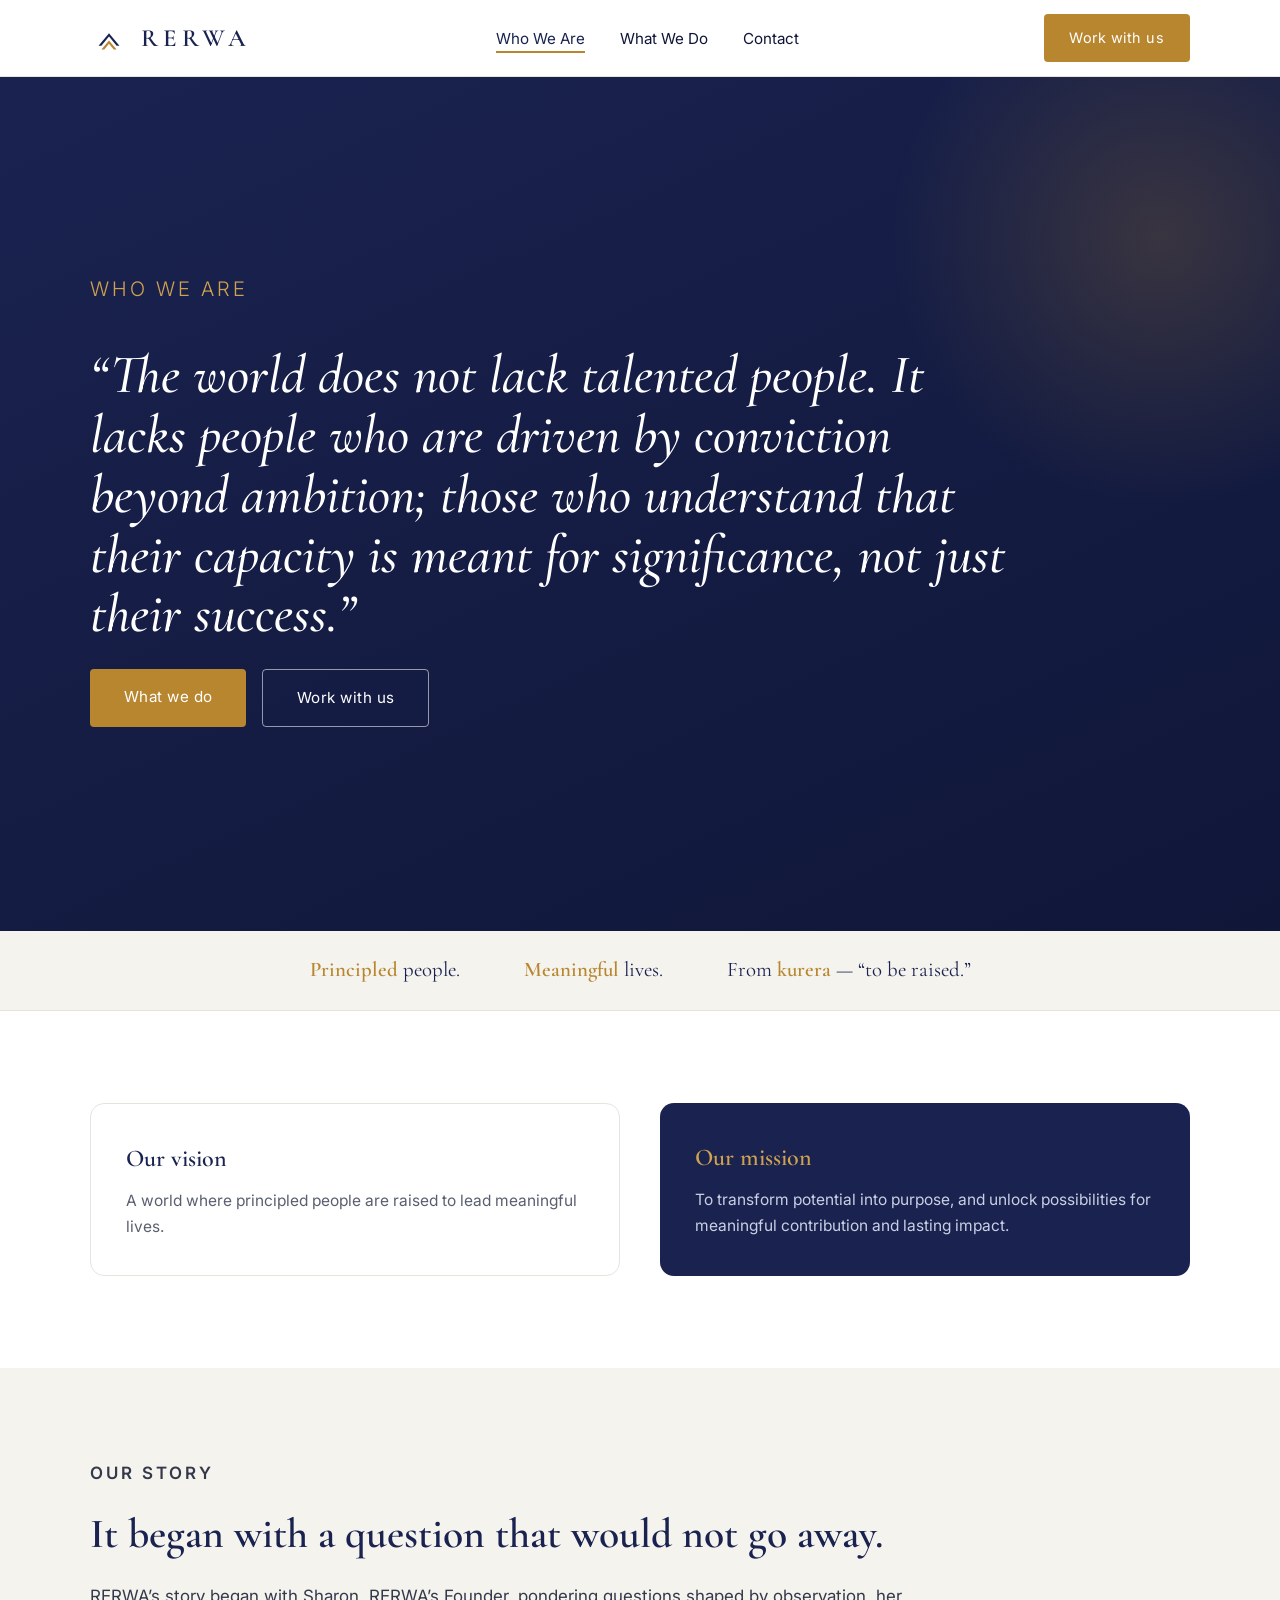
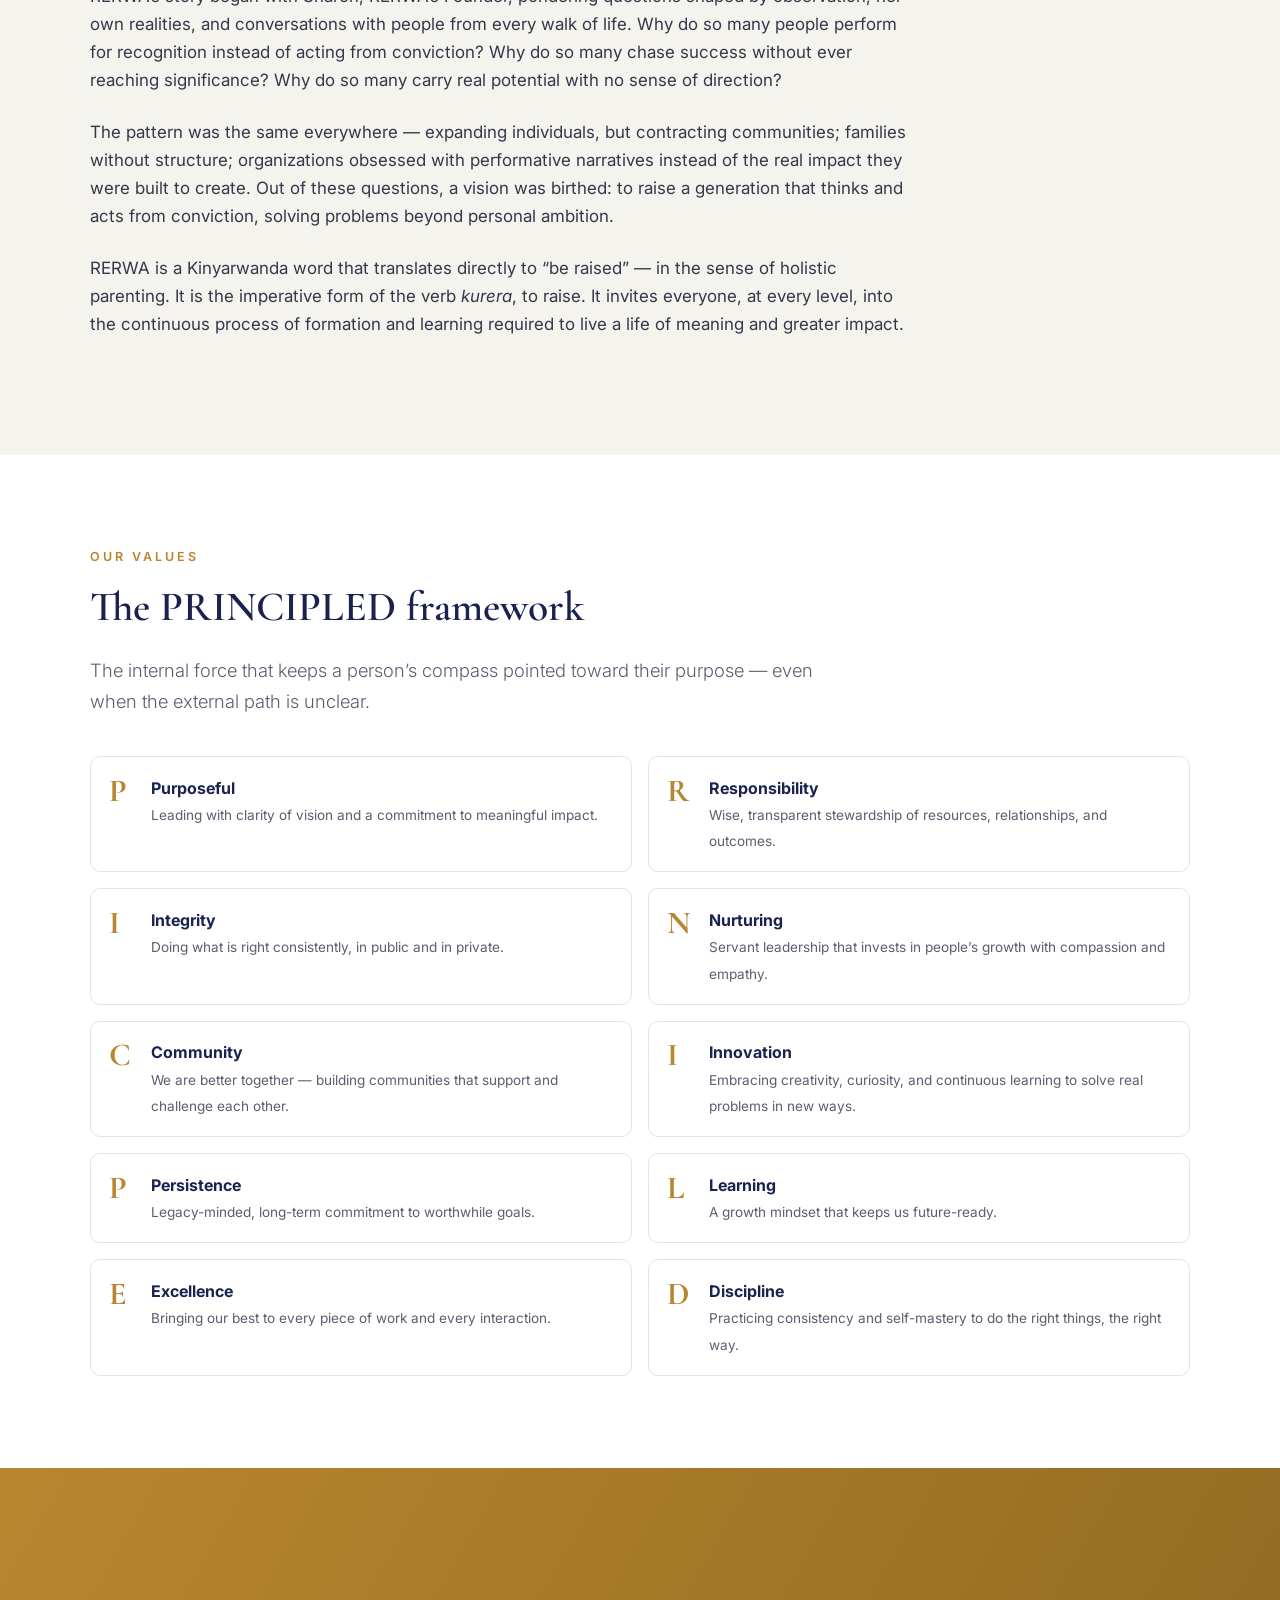
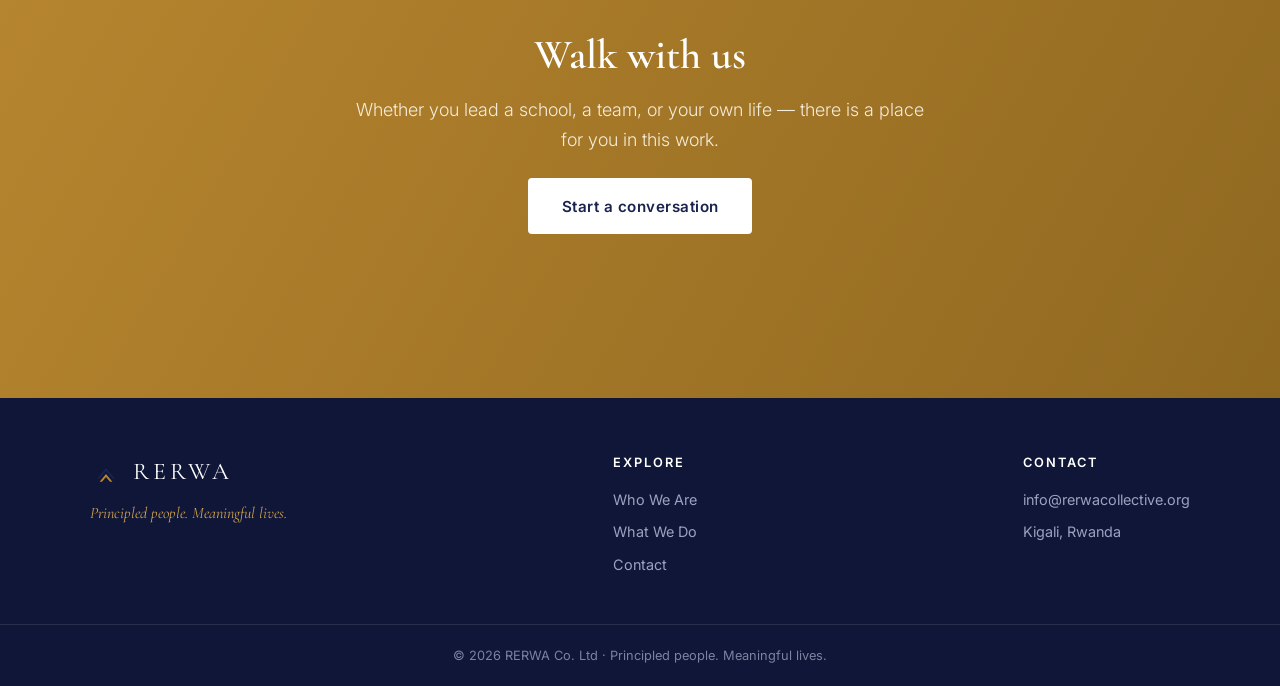
==== index.html @ 1b979162 "Add files via upload" ====
<!DOCTYPE html>
<html lang="en">
<head>
  <meta charset="utf-8">
  <meta name="viewport" content="width=device-width, initial-scale=1">
  <title>RERWA · Who We Are</title>
  <meta name="description" content="RERWA is a purpose-driven company that helps people discover who they are, why they are here, and how to contribute — through formation, not just information.">
  <meta name="author" content="RERWA Co. Ltd">

  <!-- Open Graph / social sharing -->
  <meta property="og:title" content="RERWA · Who We Are">
  <meta property="og:description" content="RERWA is a purpose-driven company that helps people discover who they are, why they are here, and how to contribute — through formation, not just information.">
  <meta property="og:type" content="website">
  <meta property="og:url" content="https://rerwacollective.org/index.html">
  <meta property="og:site_name" content="RERWA Collective">
  <meta name="twitter:card" content="summary">

  <!-- Favicons -->
  <link rel="icon" href="images/favicon.ico" sizes="any">
  <link rel="icon" type="image/png" href="images/favicon_32.png">

  <!-- Fonts: preconnect + display=swap for performance -->
  <link rel="preconnect" href="https://fonts.googleapis.com">
  <link rel="preconnect" href="https://fonts.gstatic.com" crossorigin>
  <link href="https://fonts.googleapis.com/css2?family=Cormorant+Garamond:wght@400;500;600;700&family=Inter:wght@300;400;500;600&display=swap" rel="stylesheet">

  <!-- Stylesheets: base then responsive -->
  <link rel="stylesheet" href="css/style.css">
  <link rel="stylesheet" href="css/responsive.css">
</head>
<body>
  <a class="skip-link" href="#main">Skip to content</a>
  <header class="site-header">
    <div class="container">
      <nav class="nav" aria-label="Primary">
        <a class="nav__brand" href="index.html" aria-label="RERWA home">
          <svg class="nav__brand-mark" viewBox="0 0 800 560" xmlns="http://www.w3.org/2000/svg" aria-hidden="true"><path fill="#1a2350" d="M400 170 L620 430 L560 430 L400 240 L240 430 L180 430 Z"/><path fill="#b8862f" d="M400 320 L560 510 L500 510 L400 390 L300 510 L240 510 Z"/></svg><span class="nav__brand-name">RERWA</span>
        </a>
        <button class="nav__toggle" aria-label="Toggle menu" aria-expanded="false" aria-controls="nav-links">
          <span></span><span></span><span></span>
        </button>
        <ul class="nav__links" id="nav-links">
          <li><a class="nav__link" href="index.html" aria-current="page">Who We Are</a></li>
          <li><a class="nav__link" href="what-we-do.html">What We Do</a></li>
          <li><a class="nav__link" href="contact.html">Contact</a></li>
        </ul>
        <a class="btn btn--gold" href="contact.html">Work with us</a>
      </nav>
    </div>
  </header>
  <main id="main">
    <section class="hero">
      <div class="container">
        <p class="eyebrow">Who We Are</p>
        <h1>“The world does not lack talented people. It lacks people who are driven by conviction beyond ambition; those who understand that their capacity is meant for significance, not just their success.”</h1>
        <div class="hero__cta">
          <a class="btn btn--gold btn--lg" href="what-we-do.html">What we do</a>
          <a class="btn btn--ghost btn--lg" href="contact.html">Work with us</a>
        </div>
      </div>
    </section>

    <aside class="strip">
      <div class="container">
        <span><b>Principled</b> people.</span>
        <span><b>Meaningful</b> lives.</span>
        <span>From <b>kurera</b> — “to be raised.”</span>
      </div>
    </aside>

    <section aria-labelledby="vm-heading">
      <div class="container">
        <h2 id="vm-heading" class="visually-hidden" style="position:absolute;left:-999px;">Vision and mission</h2>
        <div class="grid-2">
          <article class="card"><h3>Our vision</h3><p>A world where principled people are raised to lead meaningful lives.</p></article>
          <article class="card card--dark"><h3>Our mission</h3><p>To transform potential into purpose, and unlock possibilities for meaningful contribution and lasting impact.</p></article>
        </div>
      </div>
    </section>

    <section class="section-cream" aria-labelledby="story-heading">
      <div class="container prose">
        <p class="eyebrow">Our Story</p>
        <h2 id="story-heading">It began with a question that would not go away.</h2>
        <p>RERWA’s story began with Sharon, RERWA’s Founder, pondering questions shaped by observation, her own realities, and conversations with people from every walk of life. Why do so many people perform for recognition instead of acting from conviction? Why do so many chase success without ever reaching significance? Why do so many carry real potential with no sense of direction?</p>
        <p>The pattern was the same everywhere — expanding individuals, but contracting communities; families without structure; organizations obsessed with performative narratives instead of the real impact they were built to create. Out of these questions, a vision was birthed: to raise a generation that thinks and acts from conviction, solving problems beyond personal ambition.</p>
        <p>RERWA is a Kinyarwanda word that translates directly to “be raised” — in the sense of holistic parenting. It is the imperative form of the verb <em>kurera</em>, to raise. It invites everyone, at every level, into the continuous process of formation and learning required to live a life of meaning and greater impact.</p>
      </div>
    </section>

    <section aria-labelledby="values-heading">
      <div class="container">
        <p class="eyebrow">Our Values</p>
        <h2 id="values-heading">The PRINCIPLED framework</h2>
        <p class="lead">The internal force that keeps a person’s compass pointed toward their purpose — even when the external path is unclear.</p>
        <div class="values">
          <div class="value"><div class="value__letter">P</div><div><b>Purposeful</b><br><span>Leading with clarity of vision and a commitment to meaningful impact.</span></div></div>
          <div class="value"><div class="value__letter">R</div><div><b>Responsibility</b><br><span>Wise, transparent stewardship of resources, relationships, and outcomes.</span></div></div>
          <div class="value"><div class="value__letter">I</div><div><b>Integrity</b><br><span>Doing what is right consistently, in public and in private.</span></div></div>
          <div class="value"><div class="value__letter">N</div><div><b>Nurturing</b><br><span>Servant leadership that invests in people’s growth with compassion and empathy.</span></div></div>
          <div class="value"><div class="value__letter">C</div><div><b>Community</b><br><span>We are better together — building communities that support and challenge each other.</span></div></div>
          <div class="value"><div class="value__letter">I</div><div><b>Innovation</b><br><span>Embracing creativity, curiosity, and continuous learning to solve real problems in new ways.</span></div></div>
          <div class="value"><div class="value__letter">P</div><div><b>Persistence</b><br><span>Legacy-minded, long-term commitment to worthwhile goals.</span></div></div>
          <div class="value"><div class="value__letter">L</div><div><b>Learning</b><br><span>A growth mindset that keeps us future-ready.</span></div></div>
          <div class="value"><div class="value__letter">E</div><div><b>Excellence</b><br><span>Bringing our best to every piece of work and every interaction.</span></div></div>
          <div class="value"><div class="value__letter">D</div><div><b>Discipline</b><br><span>Practicing consistency and self-mastery to do the right things, the right way.</span></div></div>
        </div>
      </div>
    </section>

    <section class="band">
      <div class="container">
        <h2>Walk with us</h2>
        <p>Whether you lead a school, a team, or your own life — there is a place for you in this work.</p>
        <a class="btn btn--lg" href="contact.html">Start a conversation</a>
      </div>
    </section>
  </main>
  <footer class="site-footer">
    <div class="container">
      <div class="site-footer__brand">
        <div class="site-footer__brand-name"><svg class="site-footer__brand-mark" viewBox="0 0 800 560" xmlns="http://www.w3.org/2000/svg" aria-hidden="true"><path fill="#1a2350" d="M400 170 L620 430 L560 430 L400 240 L240 430 L180 430 Z"/><path fill="#b8862f" d="M400 320 L560 510 L500 510 L400 390 L300 510 L240 510 Z"/></svg>RERWA</div>
        <p class="site-footer__tagline">Principled people. Meaningful lives.</p>
      </div>
      <nav class="site-footer__col" aria-label="Footer">
        <h4>EXPLORE</h4>
        <a href="index.html">Who We Are</a>
        <a href="what-we-do.html">What We Do</a>
        <a href="contact.html">Contact</a>
      </nav>
      <div class="site-footer__col">
        <h4>CONTACT</h4>
        <a href="mailto:info@rerwacollective.org">info@rerwacollective.org</a>
        <p style="color:#9aa3be;font-size:0.9rem;">Kigali, Rwanda</p>
      </div>
    </div>
    <p class="site-footer__copyright">&copy; 2026 RERWA Co. Ltd &middot; Principled people. Meaningful lives.</p>
  </footer>

  <script src="js/main.js"></script>
</body>
</html>
---- css/style.css ----
/* ============================================================
   RERWA Co. — Main Stylesheet
   Centralised design tokens, base styles, components & layout.
   Brand: navy #1a2350 · gold #b8862f · Cormorant Garamond + Inter
   ============================================================ */

/* ---------- 1. Design Tokens (CSS custom properties) ---------- */
:root {
  /* Brand colours */
  --color-navy:      #1a2350;
  --color-ink:       #0f1638;
  --color-gold:      #b8862f;
  --color-gold-light:#d0a24f;
  --color-cream:     #f5f3ee;
  --color-white:     #ffffff;
  --color-grey:      #5a5f70;
  --color-line:      #e7e4dc;
  --color-text:      #33384a;

  /* Typography */
  --font-serif: 'Cormorant Garamond', Georgia, 'Times New Roman', serif;
  --font-sans:  'Inter', -apple-system, BlinkMacSystemFont, 'Segoe UI', sans-serif;

  /* Spacing scale */
  --space-xs:  0.5rem;
  --space-sm:  1rem;
  --space-md:  1.5rem;
  --space-lg:  2.5rem;
  --space-xl:  4rem;
  --space-2xl: 5.75rem;

  /* Layout */
  --container-max: 1180px;
  --radius:        14px;
  --radius-sm:     8px;
  --transition:    0.2s ease;
}

/* ---------- 2. Reset & Base ---------- */
*,
*::before,
*::after { margin: 0; padding: 0; box-sizing: border-box; }

html { scroll-behavior: smooth; }

body {
  font-family: var(--font-sans);
  color: var(--color-ink);
  line-height: 1.65;
  background: var(--color-white);
  -webkit-font-smoothing: antialiased;
}

h1, h2, h3, .font-serif { font-family: var(--font-serif); }

a { text-decoration: none; color: inherit; }

img, svg { max-width: 100%; display: block; }

/* Accessible focus states */
a:focus-visible,
button:focus-visible,
input:focus-visible,
textarea:focus-visible {
  outline: 3px solid var(--color-gold-light);
  outline-offset: 2px;
}

/* Skip link for keyboard/screen-reader users */
.skip-link {
  position: absolute;
  left: -999px;
  top: 0;
  background: var(--color-navy);
  color: #fff;
  padding: var(--space-xs) var(--space-sm);
  z-index: 100;
}
.skip-link:focus { left: 0; }

/* ---------- 3. Layout helpers ---------- */
.container {
  max-width: var(--container-max);
  margin: 0 auto;
  padding: 0 var(--space-lg);
}

section { padding: var(--space-2xl) 0; }

.section-cream { background: var(--color-cream); }

.text-center { text-align: center; }

/* ---------- 4. Typography ---------- */
.eyebrow {
  color: var(--color-gold);
  letter-spacing: 3px;
  font-size: 0.78rem;
  font-weight: 600;
  margin-bottom: var(--space-sm);
  text-transform: uppercase;
}

h1 { font-size: clamp(2.4rem, 5vw, 3.4rem); font-weight: 600; line-height: 1.1; }
h2 { font-size: clamp(1.9rem, 4vw, 2.6rem); font-weight: 600; color: var(--color-navy); line-height: 1.15; margin-bottom: var(--space-md); }
h3 { font-size: 1.5rem; font-weight: 600; color: var(--color-navy); margin-bottom: 0.6rem; }

.lead {
  font-size: 1.15rem;
  color: var(--color-grey);
  max-width: 48rem;
  margin-bottom: var(--space-lg);
  font-weight: 300;
}

.prose p { font-size: 1.06rem; color: var(--color-text); margin-bottom: var(--space-md); max-width: 51rem; }
.prose em { font-style: italic; }

/* ---------- 5. Buttons ---------- */
.btn {
  display: inline-block;
  background: var(--color-navy);
  color: #fff;
  padding: 0.75rem 1.6rem;
  border-radius: 4px;
  font-size: 0.9rem;
  font-family: var(--font-sans);
  letter-spacing: 0.5px;
  border: none;
  cursor: pointer;
  transition: background var(--transition);
}
.btn:hover { background: var(--color-ink); }
.btn--gold { background: var(--color-gold); }
.btn--gold:hover { background: #a2761f; }
.btn--ghost { background: transparent; border: 1.5px solid rgba(255,255,255,0.55); color: #fff; }
.btn--ghost:hover { background: rgba(255,255,255,0.1); }
.btn--lg { padding: 0.95rem 2.1rem; font-size: 0.95rem; }

/* ---------- 6. Header / Navigation ---------- */
.site-header {
  position: sticky;
  top: 0;
  background: rgba(255,255,255,0.97);
  backdrop-filter: blur(8px);
  border-bottom: 1px solid var(--color-line);
  z-index: 20;
}
.nav {
  display: flex;
  align-items: center;
  justify-content: space-between;
  height: 76px;
}
.nav__brand { display: flex; align-items: center; gap: 0.8rem; }
.nav__brand-mark { width: 38px; height: 27px; }
.nav__brand-name {
  font-family: var(--font-serif);
  font-size: 1.55rem;
  font-weight: 600;
  letter-spacing: 5px;
  color: var(--color-navy);
}
.nav__links { display: flex; gap: 2.2rem; list-style: none; }
.nav__link {
  font-size: 0.95rem;
  color: var(--color-ink);
  padding-bottom: 3px;
  border-bottom: 2px solid transparent;
  transition: color var(--transition), border-color var(--transition);
}
.nav__link:hover,
.nav__link[aria-current="page"] { color: var(--color-navy); border-color: var(--color-gold); }

.nav__toggle {
  display: none;
  background: none;
  border: none;
  cursor: pointer;
  padding: 0.4rem;
}
.nav__toggle span {
  display: block; width: 24px; height: 2px;
  background: var(--color-navy); margin: 5px 0;
  transition: var(--transition);
}

/* ---------- 7. Hero ---------- */
.hero {
  background: linear-gradient(155deg, var(--color-navy) 0%, var(--color-ink) 100%);
  color: #fff;
  position: relative;
  overflow: hidden;
}
.hero::after {
  content: "";
  position: absolute;
  right: -160px; top: -120px;
  width: 560px; height: 560px;
  border-radius: 50%;
  background: radial-gradient(circle, rgba(184,134,47,0.22), transparent 68%);
}
.hero .container { padding-top: 6.5rem; padding-bottom: 7rem; position: relative; z-index: 2; }
.hero .eyebrow { color: var(--color-gold-light); }
.hero h1 { font-style: italic; font-weight: 500; max-width: 58rem; margin-bottom: var(--space-md); }
.hero p { font-size: 1.25rem; color: #c9d0e4; max-width: 40rem; margin-bottom: var(--space-lg); font-weight: 300; }
.hero__cta { display: flex; gap: var(--space-sm); flex-wrap: wrap; }

/* Page header (interior pages) */
.page-header { background: var(--color-navy); color: #fff; }
.page-header .container { padding-top: 4.75rem; padding-bottom: 4.4rem; }
.page-header h1 { font-style: normal; margin-bottom: 0.6rem; }
.page-header p { color: #c9d0e4; font-size: 1.2rem; max-width: 42rem; font-weight: 300; }

/* ---------- 8. Strip ---------- */
.strip { background: var(--color-cream); border-bottom: 1px solid var(--color-line); }
.strip .container {
  display: flex; justify-content: center; gap: 4rem; flex-wrap: wrap;
  padding-top: 1.4rem; padding-bottom: 1.4rem;
  font-family: var(--font-serif); font-size: 1.3rem; color: var(--color-navy);
}
.strip b { color: var(--color-gold); font-weight: 600; }

/* ---------- 9. Cards & grids ---------- */
.grid-2 { display: grid; grid-template-columns: 1fr 1fr; gap: var(--space-lg); }
.grid-3 { display: grid; grid-template-columns: repeat(3, 1fr); gap: var(--space-md); }

.card {
  border: 1px solid var(--color-line);
  border-radius: var(--radius);
  padding: 2.2rem;
  background: #fff;
}
.card--dark { background: var(--color-navy); color: #fff; border: none; }
.card--dark h3 { color: var(--color-gold-light); }
.card p { color: var(--color-grey); font-size: 0.97rem; }
.card--dark p { color: #c9d0e4; }

/* Programme rows */
.prog-list { display: flex; flex-direction: column; gap: 1.35rem; }
.prog-row {
  display: grid; grid-template-columns: 210px 1fr; gap: 1.75rem;
  border: 1px solid var(--color-line); border-radius: var(--radius);
  padding: 1.75rem 2rem; align-items: start;
}
.prog-row__title { font-family: var(--font-serif); font-size: 1.44rem; font-weight: 600; color: var(--color-navy); }
.prog-row__tag { display: block; font-size: 0.72rem; letter-spacing: 2px; color: var(--color-gold); margin-top: 0.35rem; font-weight: 600; }
.prog-row p { color: var(--color-grey); font-size: 0.96rem; }

/* Values grid */
.values { display: grid; grid-template-columns: repeat(2, 1fr); gap: 1rem; margin-top: 0.9rem; }
.value {
  display: flex; gap: 0.9rem; align-items: flex-start;
  padding: 1.1rem; border: 1px solid var(--color-line); border-radius: 10px;
}
.value__letter { font-family: var(--font-serif); font-size: 2rem; font-weight: 700; color: var(--color-gold); line-height: 1; min-width: 1.75rem; }
.value b { color: var(--color-navy); font-size: 1rem; }
.value span { color: var(--color-grey); font-size: 0.85rem; }

/* Quote */
.quote {
  font-family: var(--font-serif); font-size: 1.85rem; font-style: italic;
  color: var(--color-navy); line-height: 1.4; max-width: 56rem;
  margin: 0 auto; text-align: center;
}

/* ---------- 10. CTA band ---------- */
.band { background: linear-gradient(120deg, var(--color-gold), #8f6820); color: #fff; text-align: center; }
.band .container { padding-top: 4.5rem; padding-bottom: 4.5rem; }
.band h2 { color: #fff; margin: 0 auto var(--space-sm); }
.band p { color: #f6ecda; max-width: 36rem; margin: 0 auto var(--space-md); font-size: 1.12rem; font-weight: 300; }
.band .btn { background: #fff; color: var(--color-navy); font-weight: 600; }

/* ---------- 11. Forms ---------- */
.form__field { margin-bottom: 1.15rem; }
.form__field label { display: block; font-size: 0.82rem; color: var(--color-navy); font-weight: 600; margin-bottom: 0.35rem; }
.form__field input,
.form__field textarea {
  width: 100%; border: 1px solid var(--color-line); border-radius: var(--radius-sm);
  padding: 0.8rem 0.95rem; font-family: var(--font-sans); font-size: 0.95rem; color: var(--color-ink);
}
.form__field input:focus,
.form__field textarea:focus { outline: none; border-color: var(--color-gold); }
.form__status { margin-top: 0.9rem; font-size: 0.9rem; }
.contact-grid { display: grid; grid-template-columns: 1fr 1fr; gap: 2.75rem; }
.contact-info__item { margin-bottom: 1.5rem; }
.contact-info__item h4 { color: var(--color-navy); font-size: 0.95rem; margin-bottom: 0.3rem; }
.contact-info__item p { color: var(--color-grey); font-size: 0.95rem; }

/* ---------- 12. Footer ---------- */
.site-footer { background: var(--color-ink); color: #9aa3be; }
.site-footer .container {
  display: flex; justify-content: space-between; flex-wrap: wrap; gap: 2rem;
  padding-top: 3.4rem; padding-bottom: 2.4rem;
}
.site-footer__brand-name {
  font-family: var(--font-serif); font-size: 1.5rem; letter-spacing: 4px; color: #fff;
  margin-bottom: 0.5rem; display: flex; align-items: center; gap: 0.7rem;
}
.site-footer__brand-mark { width: 32px; height: 23px; }
.site-footer__tagline { font-family: var(--font-serif); font-style: italic; color: var(--color-gold-light); }
.site-footer__col h4 { color: #fff; font-size: 0.8rem; letter-spacing: 2px; margin-bottom: 0.9rem; font-weight: 600; }
.site-footer__col a { display: block; color: #9aa3be; font-size: 0.9rem; margin-bottom: 0.55rem; transition: color var(--transition); }
.site-footer__col a:hover { color: var(--color-gold-light); }
.site-footer__copyright {
  border-top: 1px solid rgba(255,255,255,0.1); text-align: center;
  padding: 1.25rem; font-size: 0.8rem; color: #7a83a0;
}
---- css/responsive.css ----
/* ============================================================
   RERWA Co. — Responsive Stylesheet
   Breakpoints layered on top of style.css.
   Load AFTER style.css.
   ============================================================ */

/* ---------- Tablet & below (≤ 900px) ---------- */
@media (max-width: 900px) {
  .container { padding: 0 var(--space-md); }

  .grid-2,
  .grid-3,
  .contact-grid,
  .values { grid-template-columns: 1fr; }

  .prog-row { grid-template-columns: 1fr; gap: 0.6rem; }

  /* Mobile navigation */
  .nav__toggle { display: block; }
  .nav__links {
    position: absolute;
    top: 76px; left: 0; right: 0;
    flex-direction: column;
    gap: 0;
    background: #fff;
    border-bottom: 1px solid var(--color-line);
    max-height: 0;
    overflow: hidden;
    transition: max-height 0.3s ease;
  }
  .nav__links.is-open { max-height: 400px; }
  .nav__link {
    padding: 1rem var(--space-md);
    border-bottom: 1px solid var(--color-line);
    width: 100%;
  }
  .nav__link:hover,
  .nav__link[aria-current="page"] { border-bottom-color: var(--color-line); }
}

/* ---------- Mobile (≤ 600px) ---------- */
@media (max-width: 600px) {
  section { padding: var(--space-xl) 0; }

  .hero .container { padding-top: 4rem; padding-bottom: 4.5rem; }
  .hero p { font-size: 1.1rem; }
  .hero__cta { flex-direction: column; align-items: flex-start; }
  .hero__cta .btn { width: 100%; text-align: center; }

  .strip .container { gap: 1rem; font-size: 1.1rem; flex-direction: column; align-items: center; }

  .site-footer .container { flex-direction: column; gap: 1.75rem; }

  .btn { width: 100%; text-align: center; }
  .band .btn { width: auto; }
}

/* ---------- Reduced motion (accessibility) ---------- */
@media (prefers-reduced-motion: reduce) {
  html { scroll-behavior: auto; }
  *, *::before, *::after { transition: none !important; animation: none !important; }
}
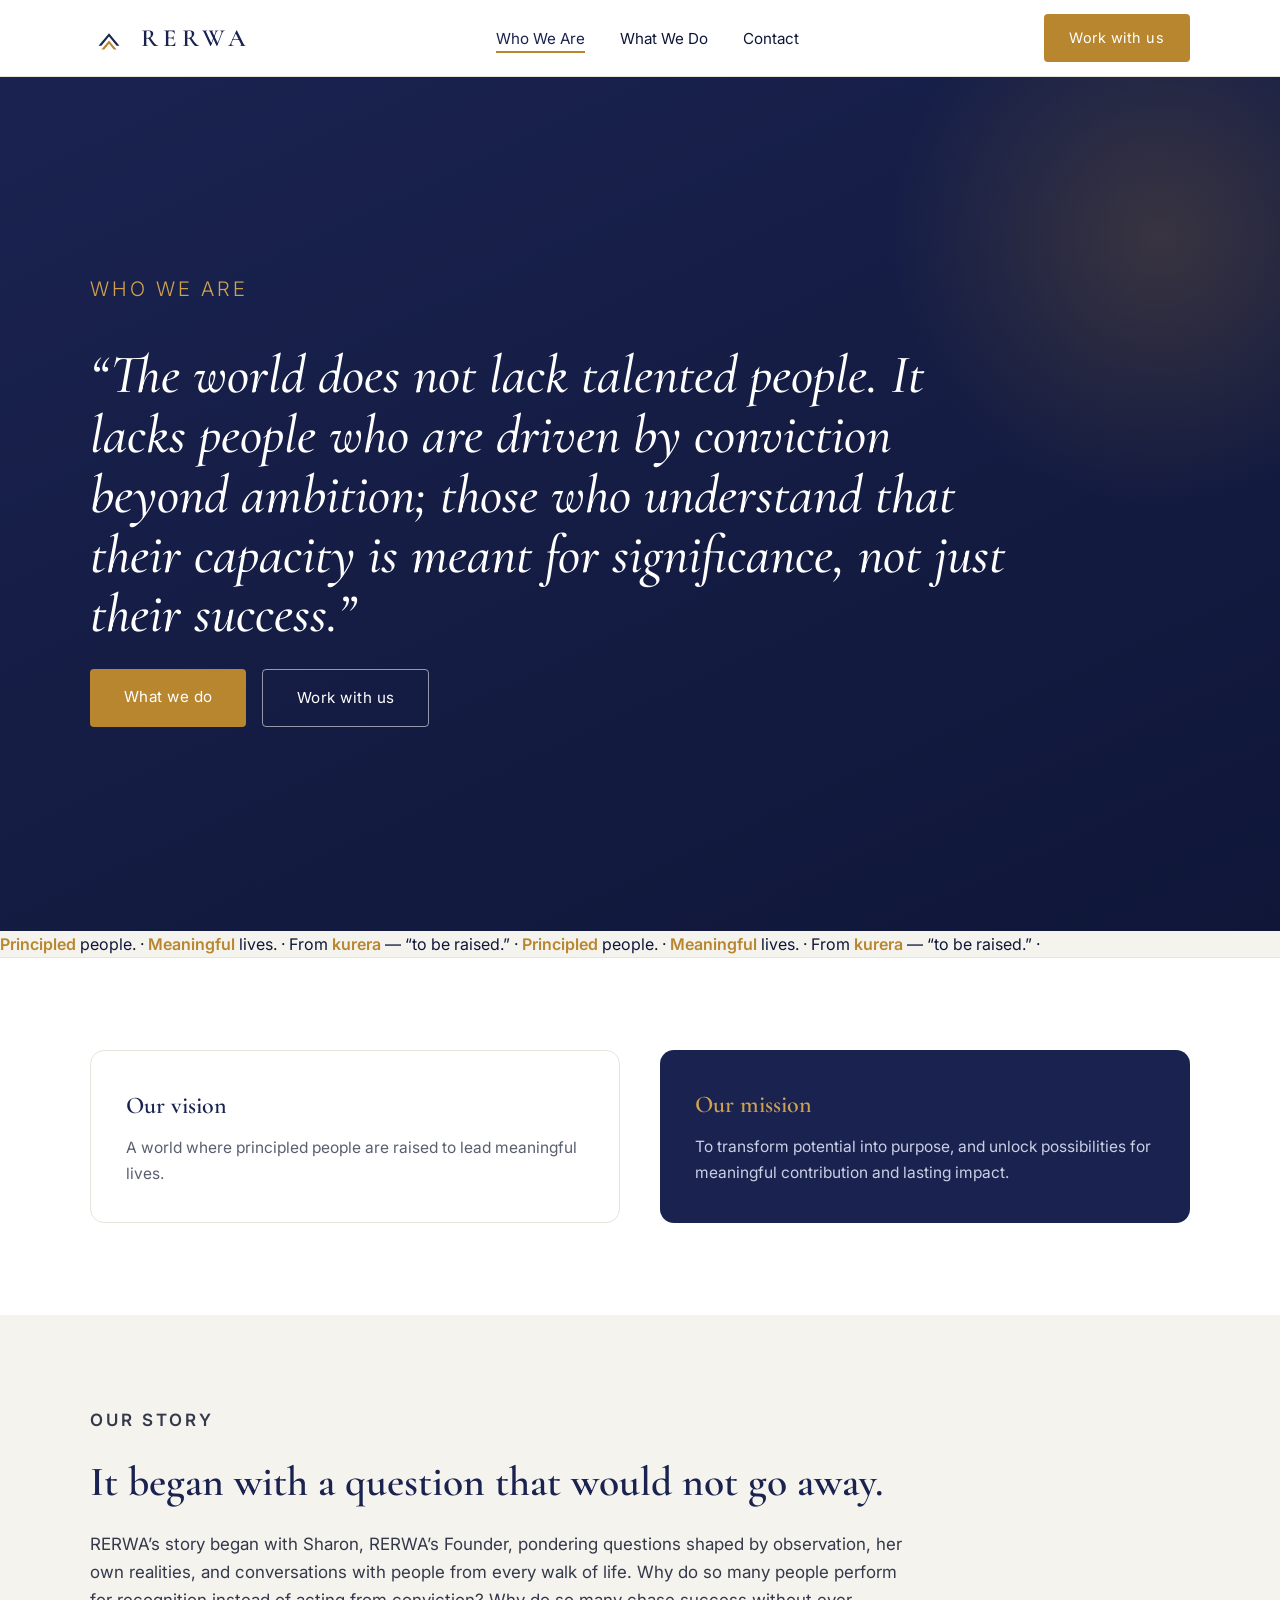
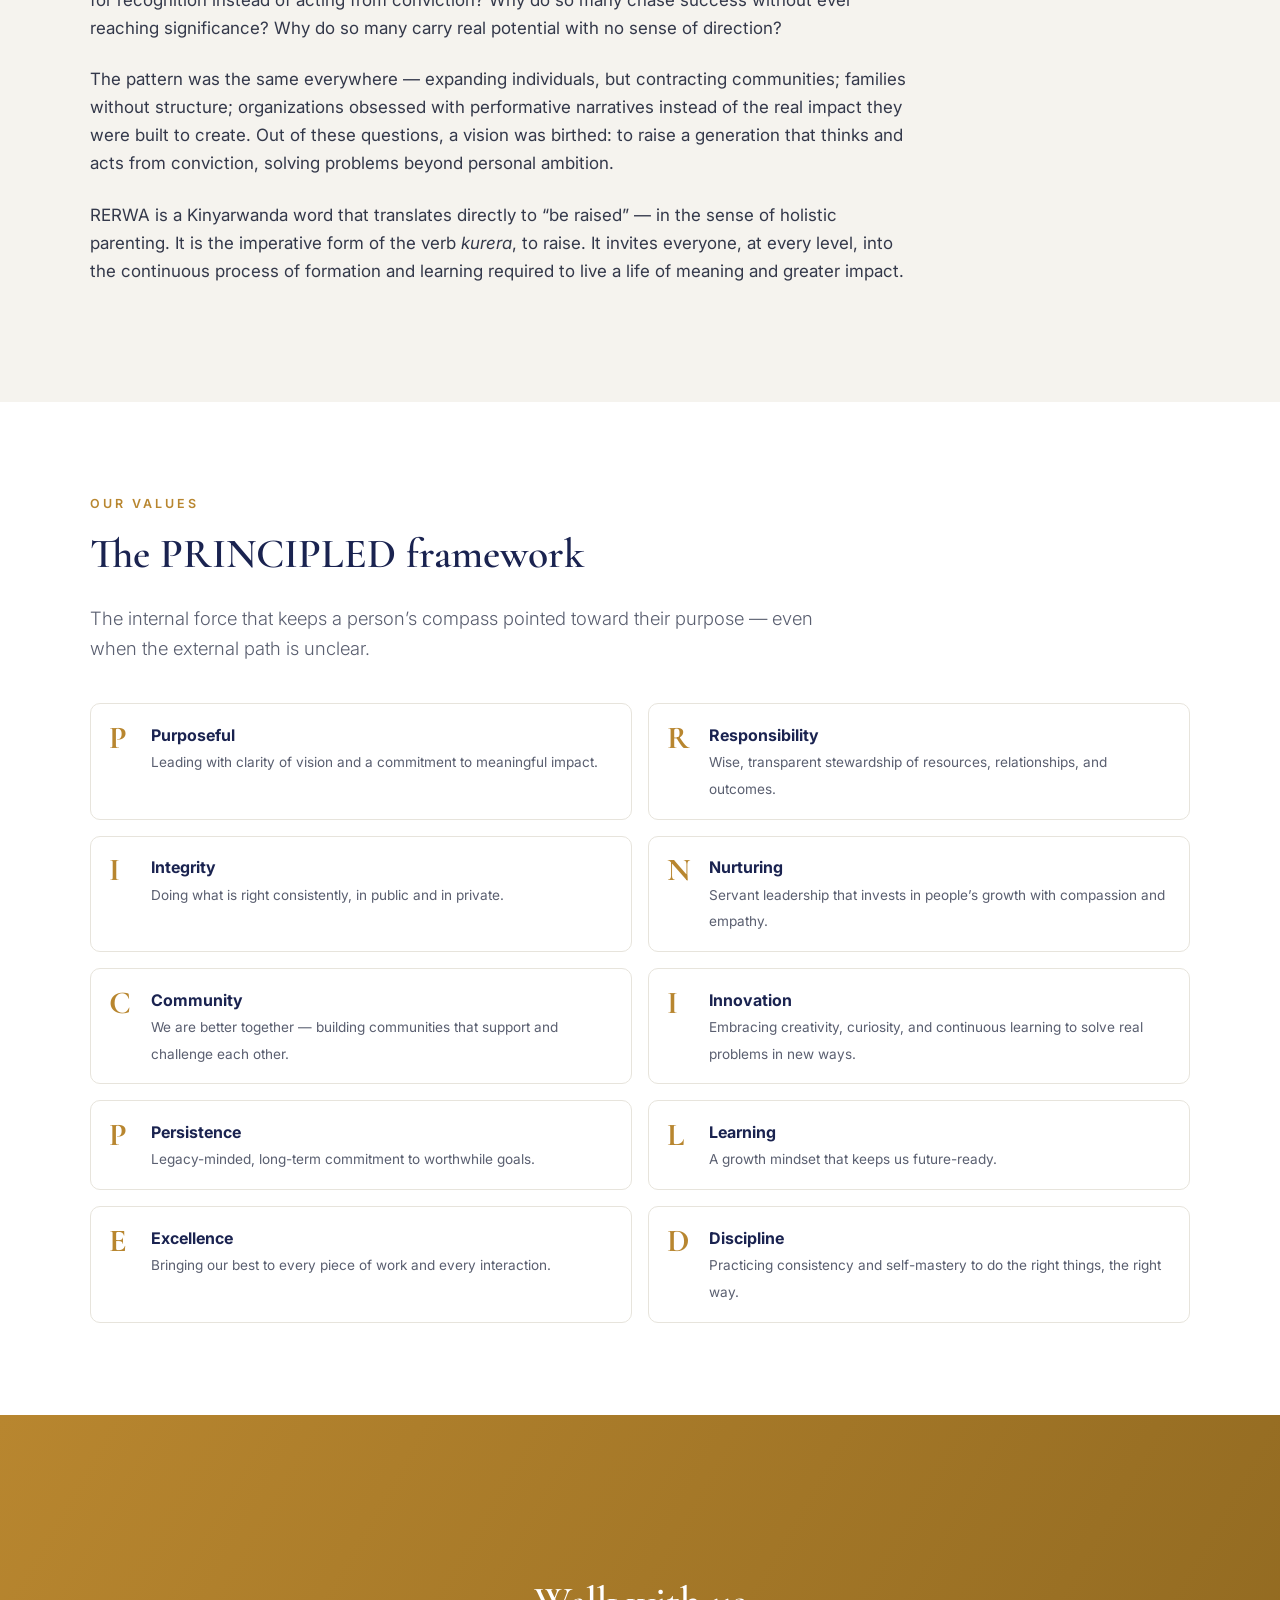
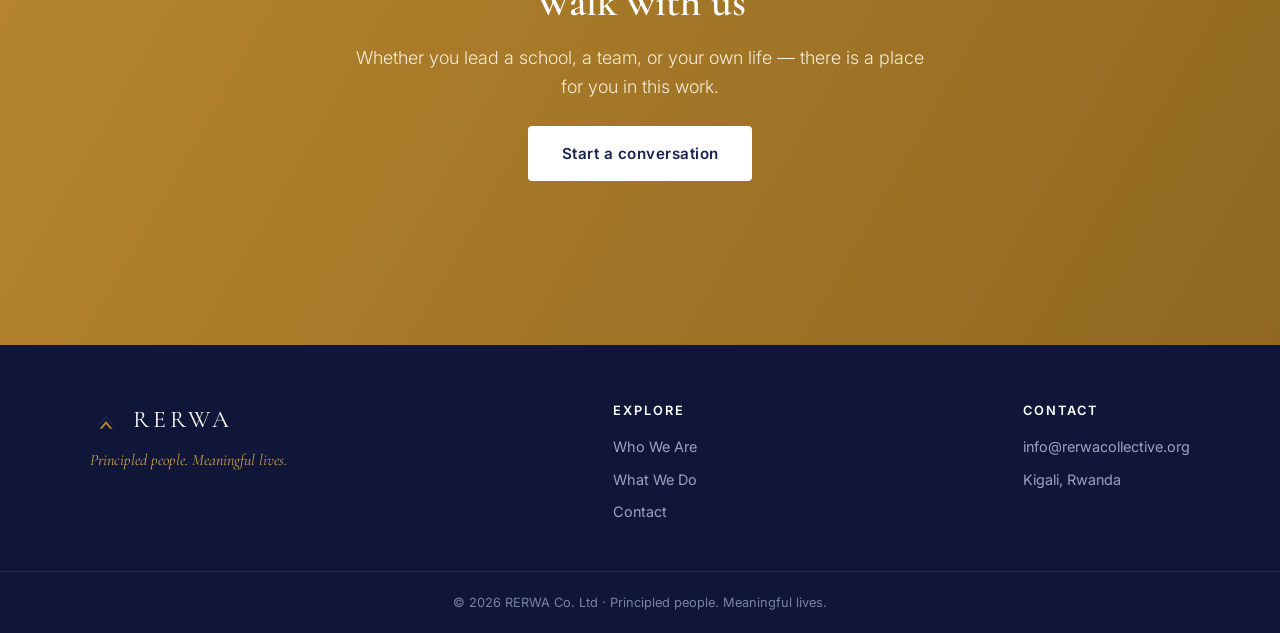
==== commit ef24133f: "Refactor aside section with aria-label and hidden items" ====
--- a/index.html
+++ b/index.html
@@ -60,11 +60,20 @@
       </div>
     </section>
 
-    <aside class="strip">
-      <div class="container">
-        <span><b>Principled</b> people.</span>
-        <span><b>Meaningful</b> lives.</span>
-        <span>From <b>kurera</b> — “to be raised.”</span>
+<aside class="strip" aria-label="RERWA motto">
+  <div class="strip__track">
+        <span class="strip__item"><b>Principled</b> people.</span>
+        <span class="strip__sep">·</span>
+        <span class="strip__item"><b>Meaningful</b> lives.</span>
+        <span class="strip__sep">·</span>
+        <span class="strip__item">From <b>kurera</b> — “to be raised.”</span>
+        <span class="strip__sep">·</span>
+        <span class="strip__item" aria-hidden="true"><b>Principled</b> people.</span>
+        <span class="strip__sep" aria-hidden="true">·</span>
+        <span class="strip__item" aria-hidden="true"><b>Meaningful</b> lives.</span>
+        <span class="strip__sep" aria-hidden="true">·</span>
+        <span class="strip__item" aria-hidden="true">From <b>kurera</b> — “to be raised.”</span>
+        <span class="strip__sep" aria-hidden="true">·</span>
       </div>
     </aside>
 
@@ -139,4 +148,4 @@
 
   <script src="js/main.js"></script>
 </body>
-</html>+</html>
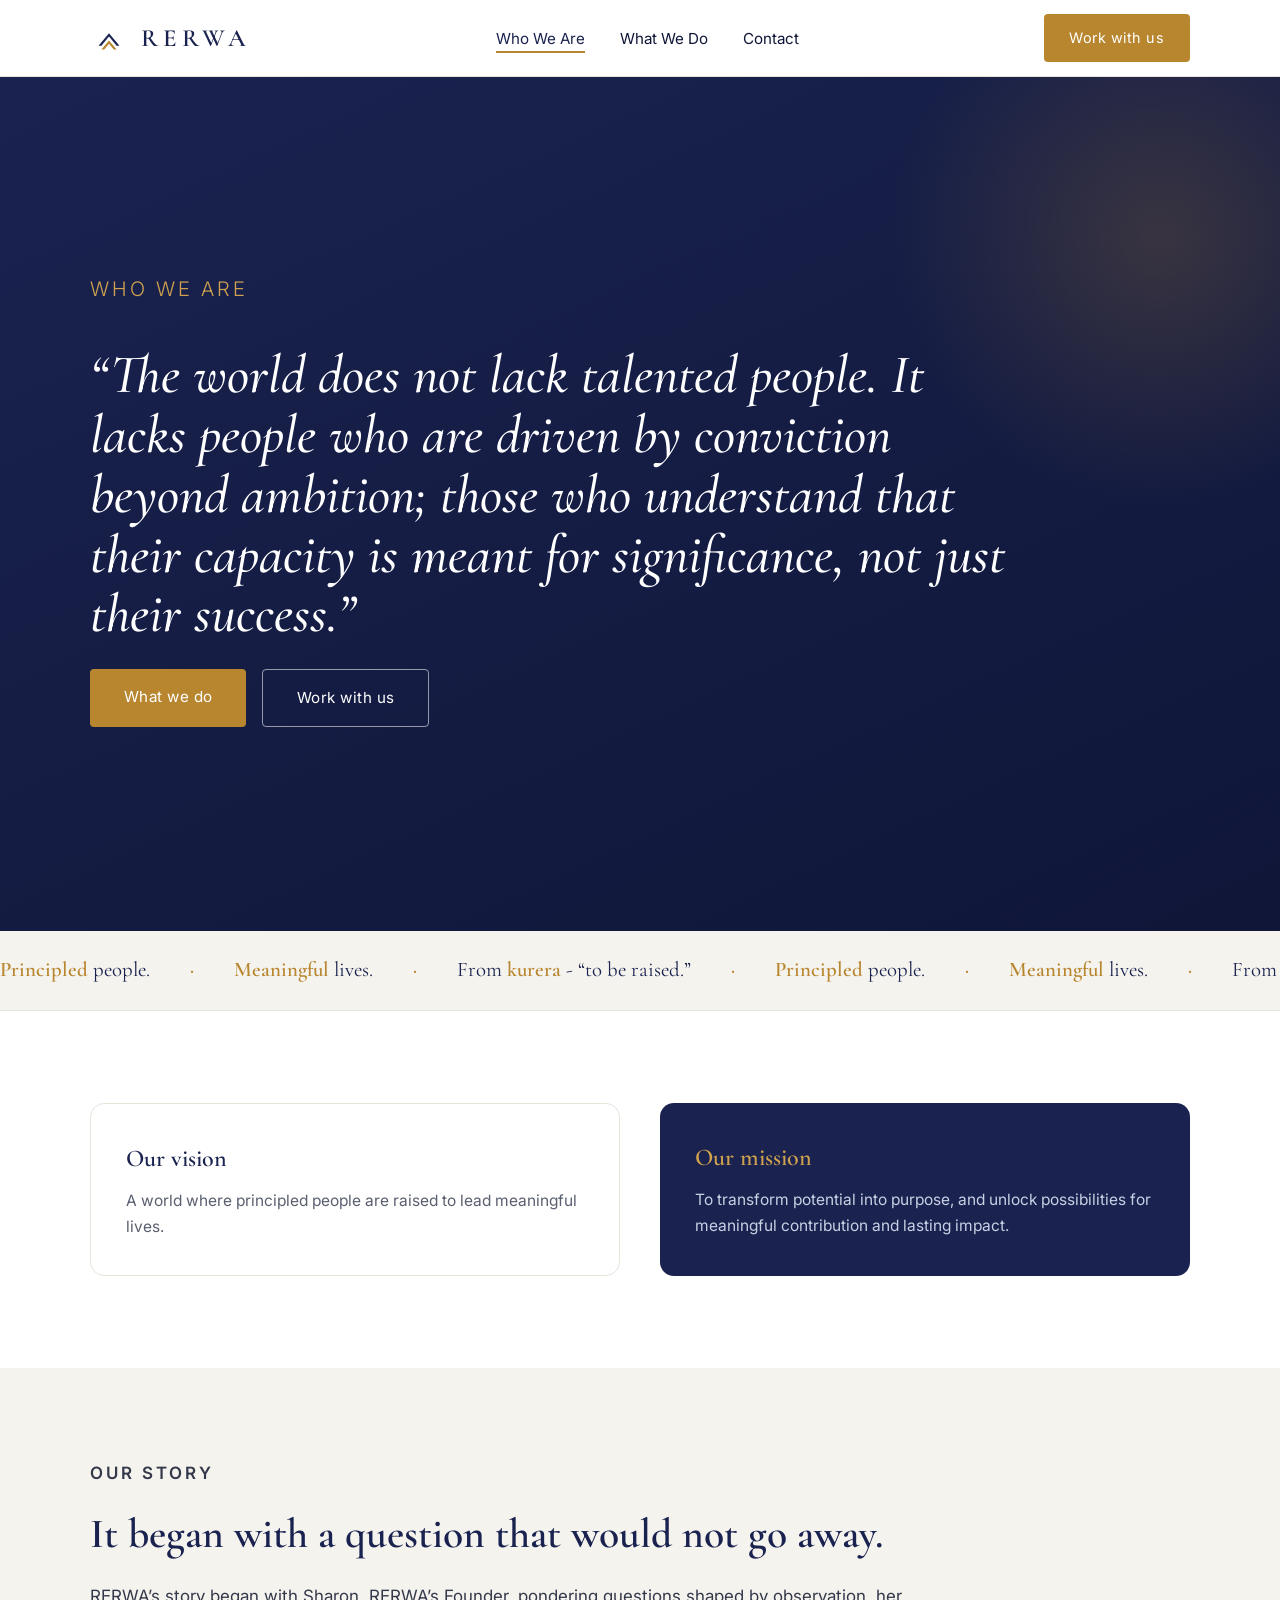
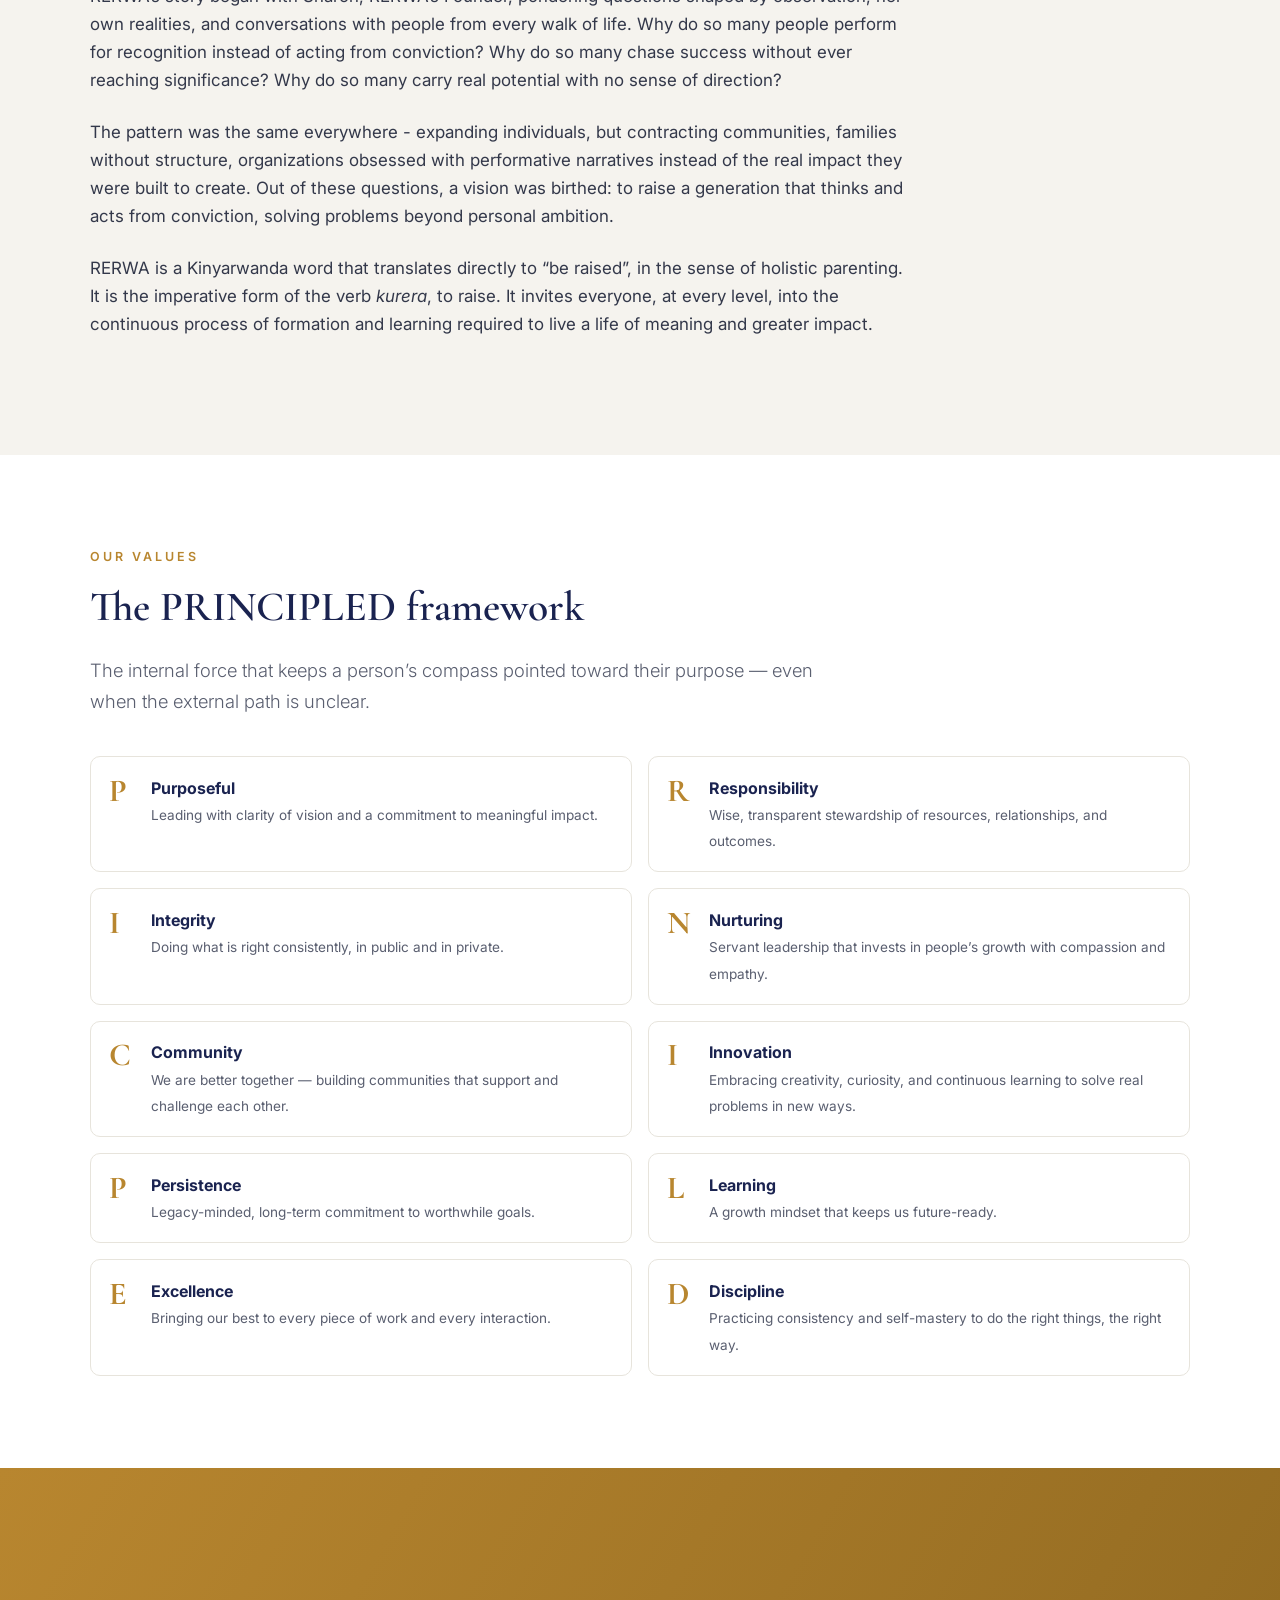
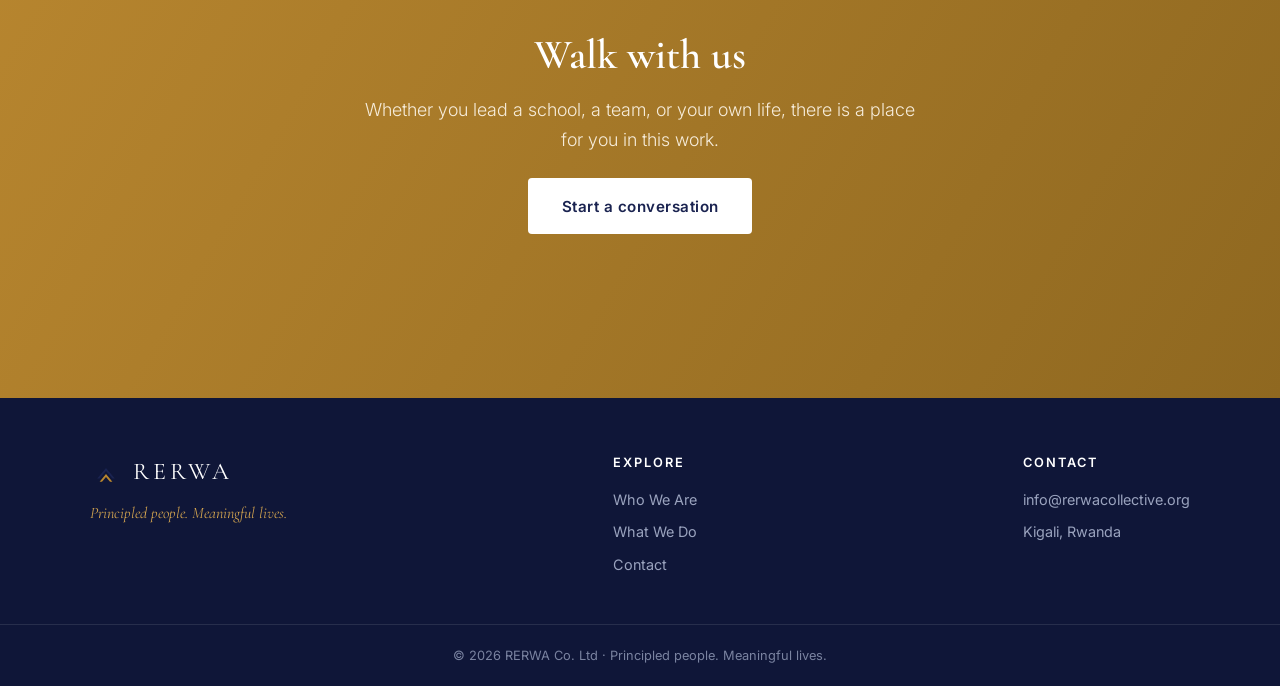
==== commit e992031c: "Fix punctuation and formatting in index.html" ====
--- a/index.html
+++ b/index.html
@@ -66,13 +66,13 @@
         <span class="strip__sep">·</span>
         <span class="strip__item"><b>Meaningful</b> lives.</span>
         <span class="strip__sep">·</span>
-        <span class="strip__item">From <b>kurera</b> — “to be raised.”</span>
+        <span class="strip__item">From <b>kurera</b> - “to be raised.”</span>
         <span class="strip__sep">·</span>
         <span class="strip__item" aria-hidden="true"><b>Principled</b> people.</span>
         <span class="strip__sep" aria-hidden="true">·</span>
         <span class="strip__item" aria-hidden="true"><b>Meaningful</b> lives.</span>
         <span class="strip__sep" aria-hidden="true">·</span>
-        <span class="strip__item" aria-hidden="true">From <b>kurera</b> — “to be raised.”</span>
+        <span class="strip__item" aria-hidden="true">From <b>kurera</b> - “to be raised.”</span>
         <span class="strip__sep" aria-hidden="true">·</span>
       </div>
     </aside>
@@ -92,8 +92,8 @@
         <p class="eyebrow">Our Story</p>
         <h2 id="story-heading">It began with a question that would not go away.</h2>
         <p>RERWA’s story began with Sharon, RERWA’s Founder, pondering questions shaped by observation, her own realities, and conversations with people from every walk of life. Why do so many people perform for recognition instead of acting from conviction? Why do so many chase success without ever reaching significance? Why do so many carry real potential with no sense of direction?</p>
-        <p>The pattern was the same everywhere — expanding individuals, but contracting communities; families without structure; organizations obsessed with performative narratives instead of the real impact they were built to create. Out of these questions, a vision was birthed: to raise a generation that thinks and acts from conviction, solving problems beyond personal ambition.</p>
-        <p>RERWA is a Kinyarwanda word that translates directly to “be raised” — in the sense of holistic parenting. It is the imperative form of the verb <em>kurera</em>, to raise. It invites everyone, at every level, into the continuous process of formation and learning required to live a life of meaning and greater impact.</p>
+        <p>The pattern was the same everywhere - expanding individuals, but contracting communities, families without structure, organizations obsessed with performative narratives instead of the real impact they were built to create. Out of these questions, a vision was birthed: to raise a generation that thinks and acts from conviction, solving problems beyond personal ambition.</p>
+        <p>RERWA is a Kinyarwanda word that translates directly to “be raised”, in the sense of holistic parenting. It is the imperative form of the verb <em>kurera</em>, to raise. It invites everyone, at every level, into the continuous process of formation and learning required to live a life of meaning and greater impact.</p>
       </div>
     </section>
 
@@ -120,7 +120,7 @@
     <section class="band">
       <div class="container">
         <h2>Walk with us</h2>
-        <p>Whether you lead a school, a team, or your own life — there is a place for you in this work.</p>
+        <p>Whether you lead a school, a team, or your own life, there is a place for you in this work.</p>
         <a class="btn btn--lg" href="contact.html">Start a conversation</a>
       </div>
     </section>
--- a/css/style.css
+++ b/css/style.css
@@ -213,13 +213,32 @@
 .page-header p { color: #c9d0e4; font-size: 1.2rem; max-width: 42rem; font-weight: 300; }
 
 /* ---------- 8. Strip ---------- */
-.strip { background: var(--color-cream); border-bottom: 1px solid var(--color-line); }
-.strip .container {
-  display: flex; justify-content: center; gap: 4rem; flex-wrap: wrap;
-  padding-top: 1.4rem; padding-bottom: 1.4rem;
-  font-family: var(--font-serif); font-size: 1.3rem; color: var(--color-navy);
-}
+.strip {
+   background: var(--color-cream);
+  border-bottom: 1px solid var(--color-line);
+  overflow: hidden;
+  padding: 1.4rem 0;
+}
+.strip__track {
+  display: flex;
+  align-items: center;
+  gap: 2.5rem;
+  width: max-content;
+  font-family: var(--font-serif);
+  font-size: 1.3rem;
+  color: var(--color-navy);
+  white-space: nowrap;
+  animation: strip-scroll 26s linear infinite;
+}
+.strip:hover .strip__track { animation-play-state: paused; }
+.strip__item { flex-shrink: 0; }
+.strip__sep { color: var(--color-gold); font-weight: 600; }
 .strip b { color: var(--color-gold); font-weight: 600; }
+
+@keyframes strip-scroll {
+  from { transform: translateX(0); }
+  to   { transform: translateX(-50%); }
+}
 
 /* ---------- 9. Cards & grids ---------- */
 .grid-2 { display: grid; grid-template-columns: 1fr 1fr; gap: var(--space-lg); }
--- a/css/responsive.css
+++ b/css/responsive.css
@@ -59,4 +59,14 @@
 @media (prefers-reduced-motion: reduce) {
   html { scroll-behavior: auto; }
   *, *::before, *::after { transition: none !important; animation: none !important; }
+
+  .strip { overflow: hidden; }
+  .strip__track {
+    width: 100%;
+    justify-content: center;
+    flex-wrap: wrap;
+    transform: none !important;
+  }
+  .strip__item[aria-hidden="true"],
+  .strip__sep[aria-hidden="true"] { display: none; }
 }
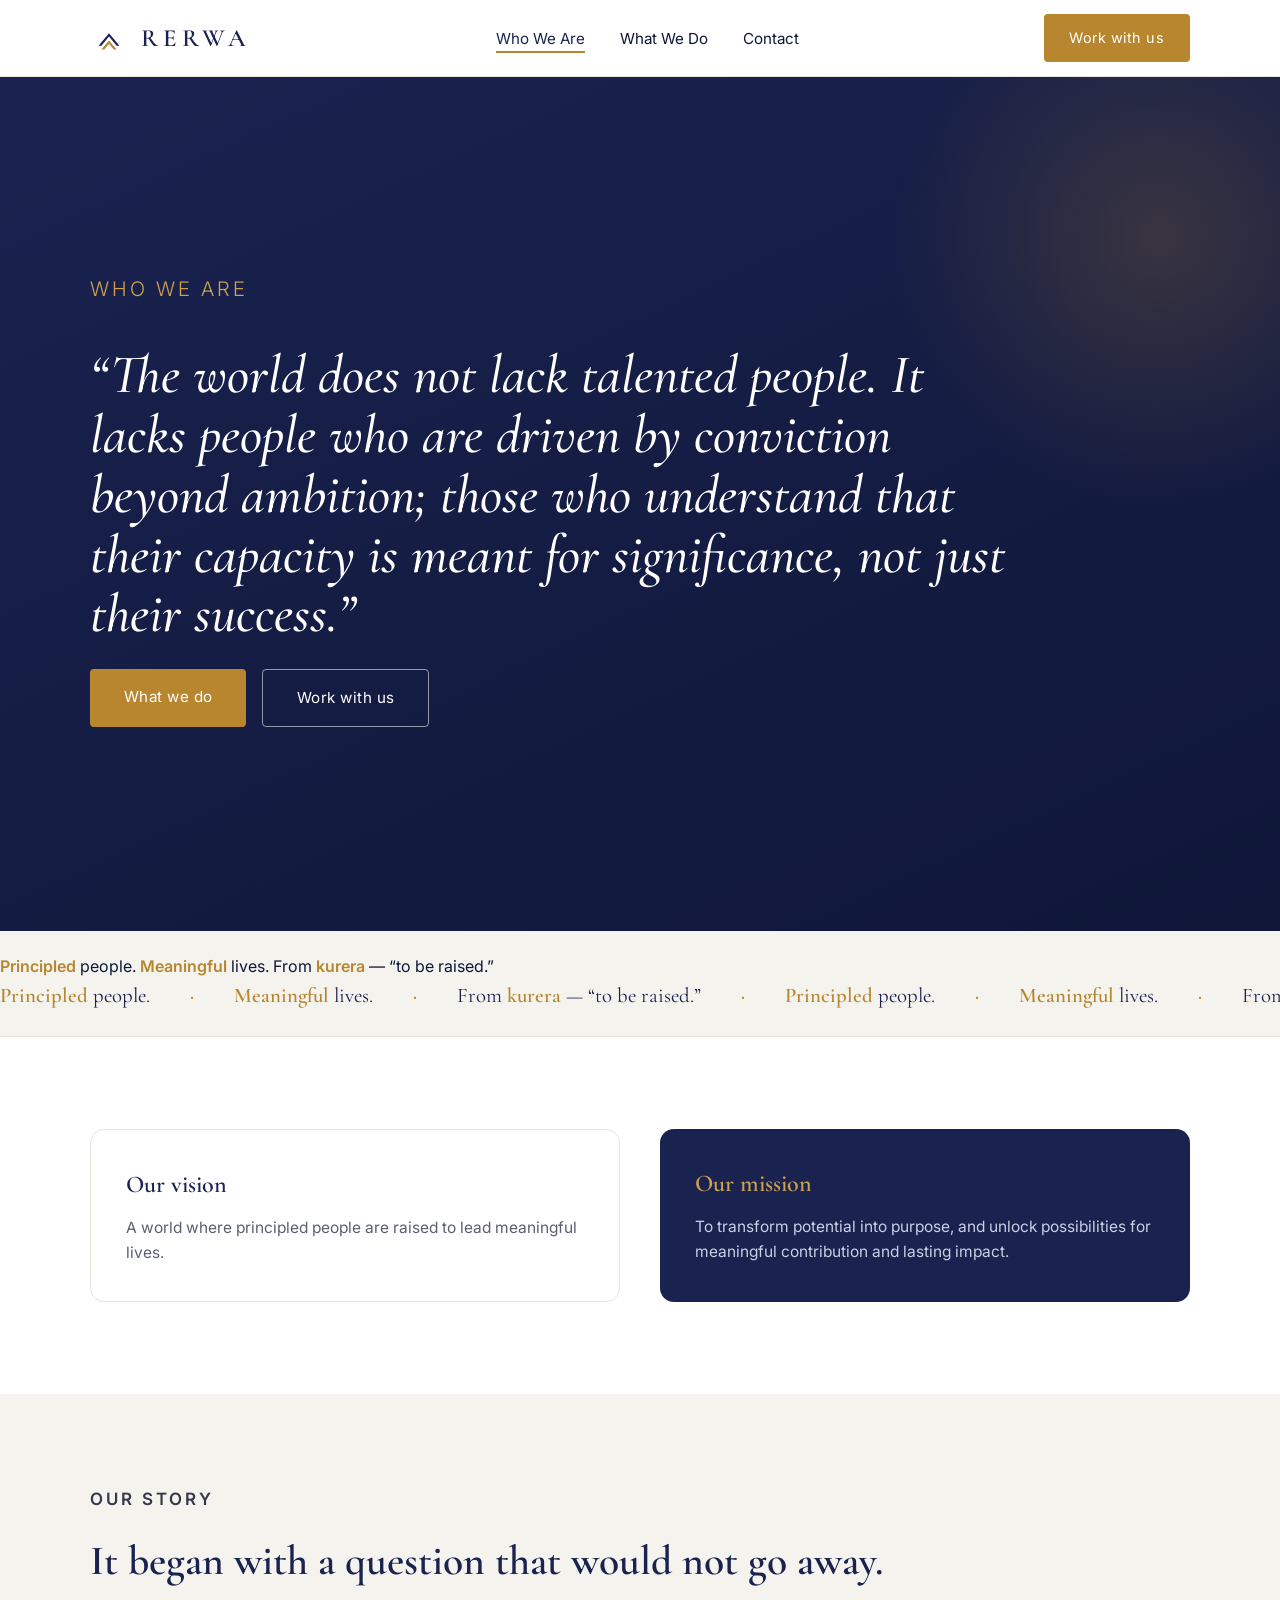
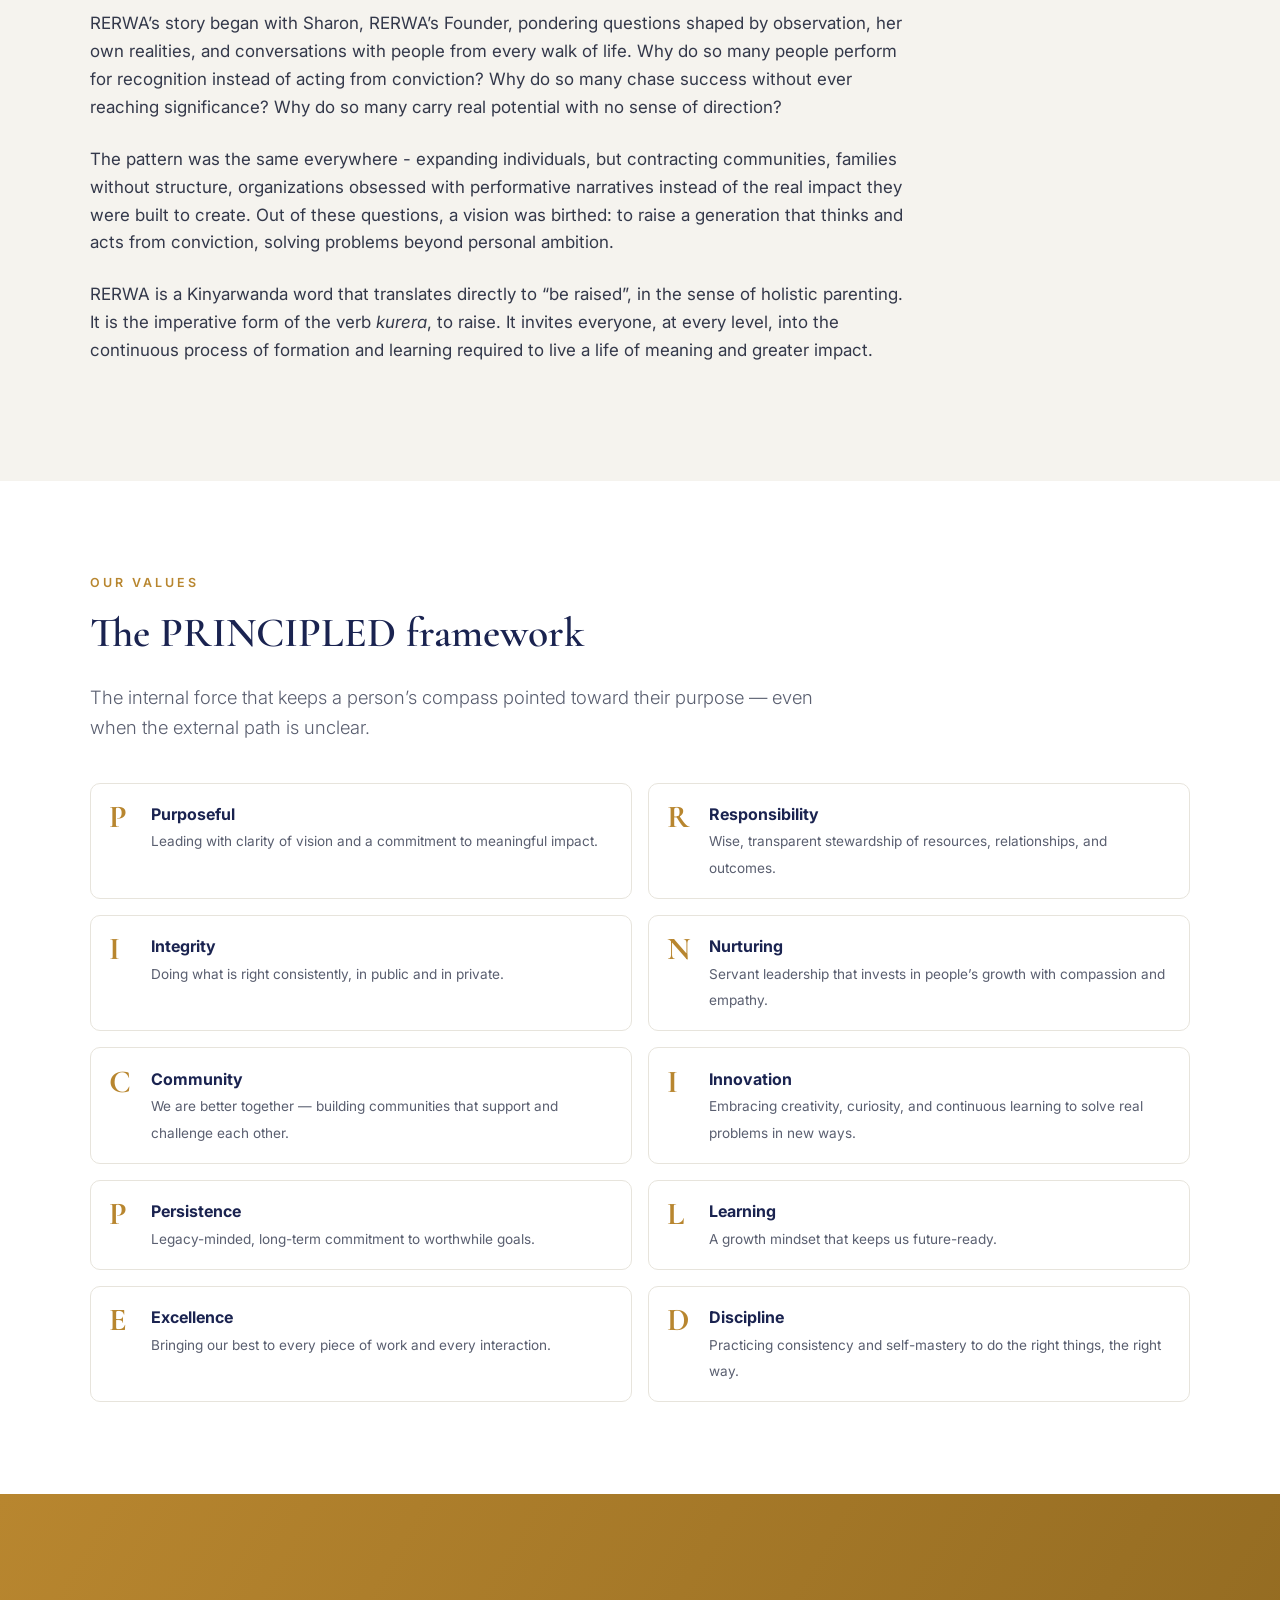
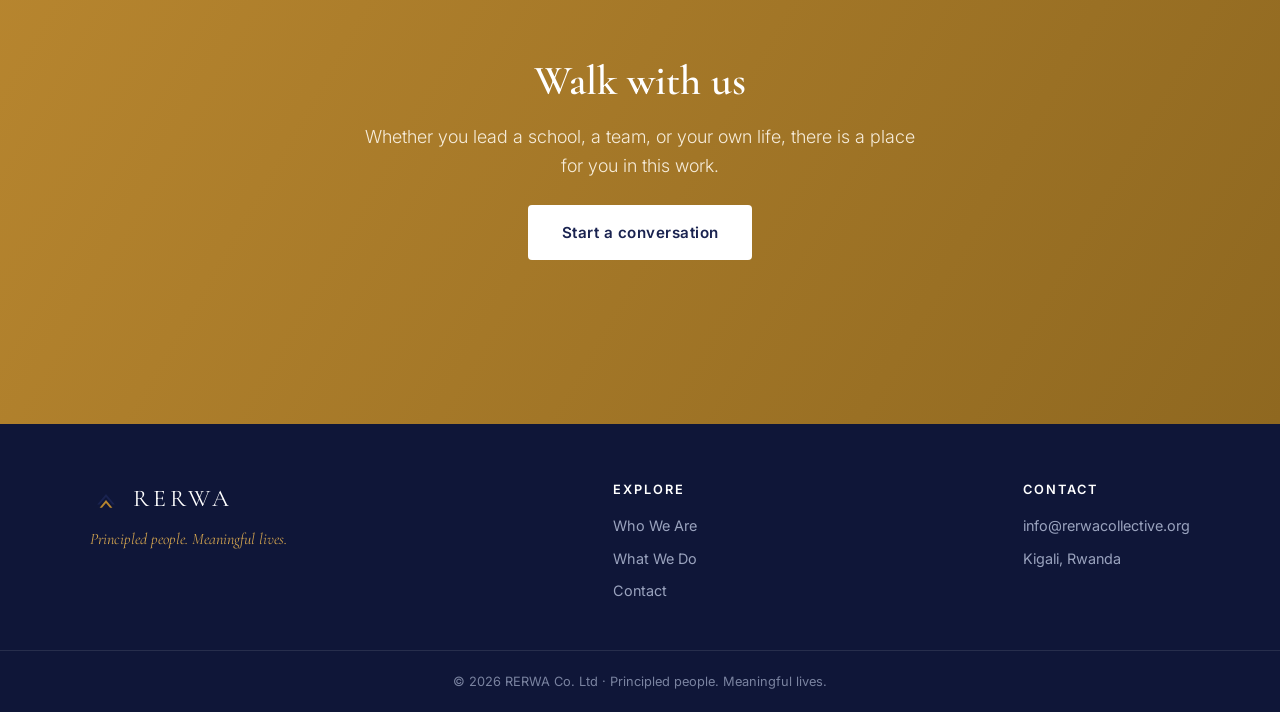
==== commit c787414e: "Refactor HTML structure in index.html" ====
--- a/index.html
+++ b/index.html
@@ -61,19 +61,24 @@
     </section>
 
 <aside class="strip" aria-label="RERWA motto">
-  <div class="strip__track">
+      <div class="strip__intro" id="strip-intro">
+        <span class="strip__intro-item"><b>Principled</b> people.</span>
+        <span class="strip__intro-item"><b>Meaningful</b> lives.</span>
+        <span class="strip__intro-item">From <b>kurera</b> &mdash; &ldquo;to be raised.&rdquo;</span>
+      </div>
+      <div class="strip__track" id="strip-track" aria-hidden="true">
         <span class="strip__item"><b>Principled</b> people.</span>
-        <span class="strip__sep">·</span>
+        <span class="strip__sep">&middot;</span>
         <span class="strip__item"><b>Meaningful</b> lives.</span>
-        <span class="strip__sep">·</span>
-        <span class="strip__item">From <b>kurera</b> - “to be raised.”</span>
-        <span class="strip__sep">·</span>
-        <span class="strip__item" aria-hidden="true"><b>Principled</b> people.</span>
-        <span class="strip__sep" aria-hidden="true">·</span>
-        <span class="strip__item" aria-hidden="true"><b>Meaningful</b> lives.</span>
-        <span class="strip__sep" aria-hidden="true">·</span>
-        <span class="strip__item" aria-hidden="true">From <b>kurera</b> - “to be raised.”</span>
-        <span class="strip__sep" aria-hidden="true">·</span>
+        <span class="strip__sep">&middot;</span>
+        <span class="strip__item">From <b>kurera</b> &mdash; &ldquo;to be raised.&rdquo;</span>
+        <span class="strip__sep">&middot;</span>
+        <span class="strip__item"><b>Principled</b> people.</span>
+        <span class="strip__sep">&middot;</span>
+        <span class="strip__item"><b>Meaningful</b> lives.</span>
+        <span class="strip__sep">&middot;</span>
+        <span class="strip__item">From <b>kurera</b> &mdash; &ldquo;to be raised.&rdquo;</span>
+        <span class="strip__sep">&middot;</span>
       </div>
     </aside>
 
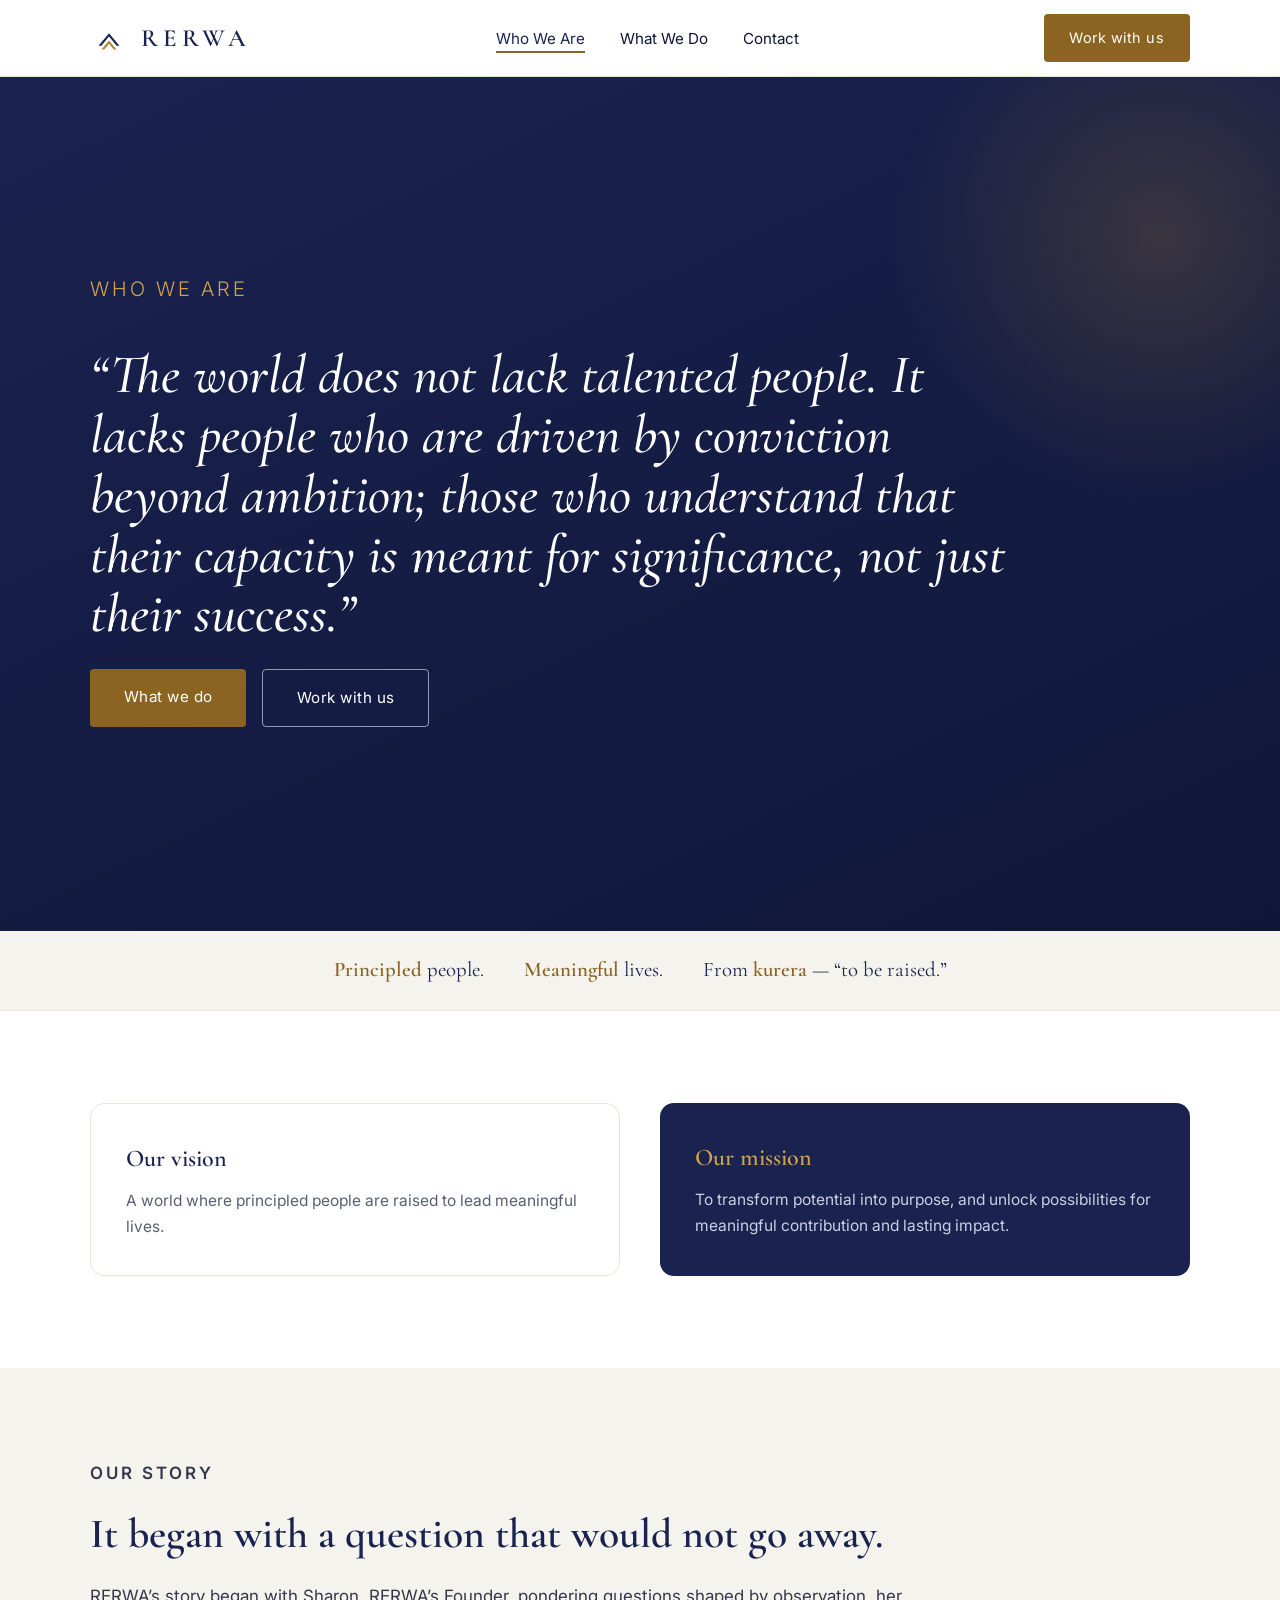
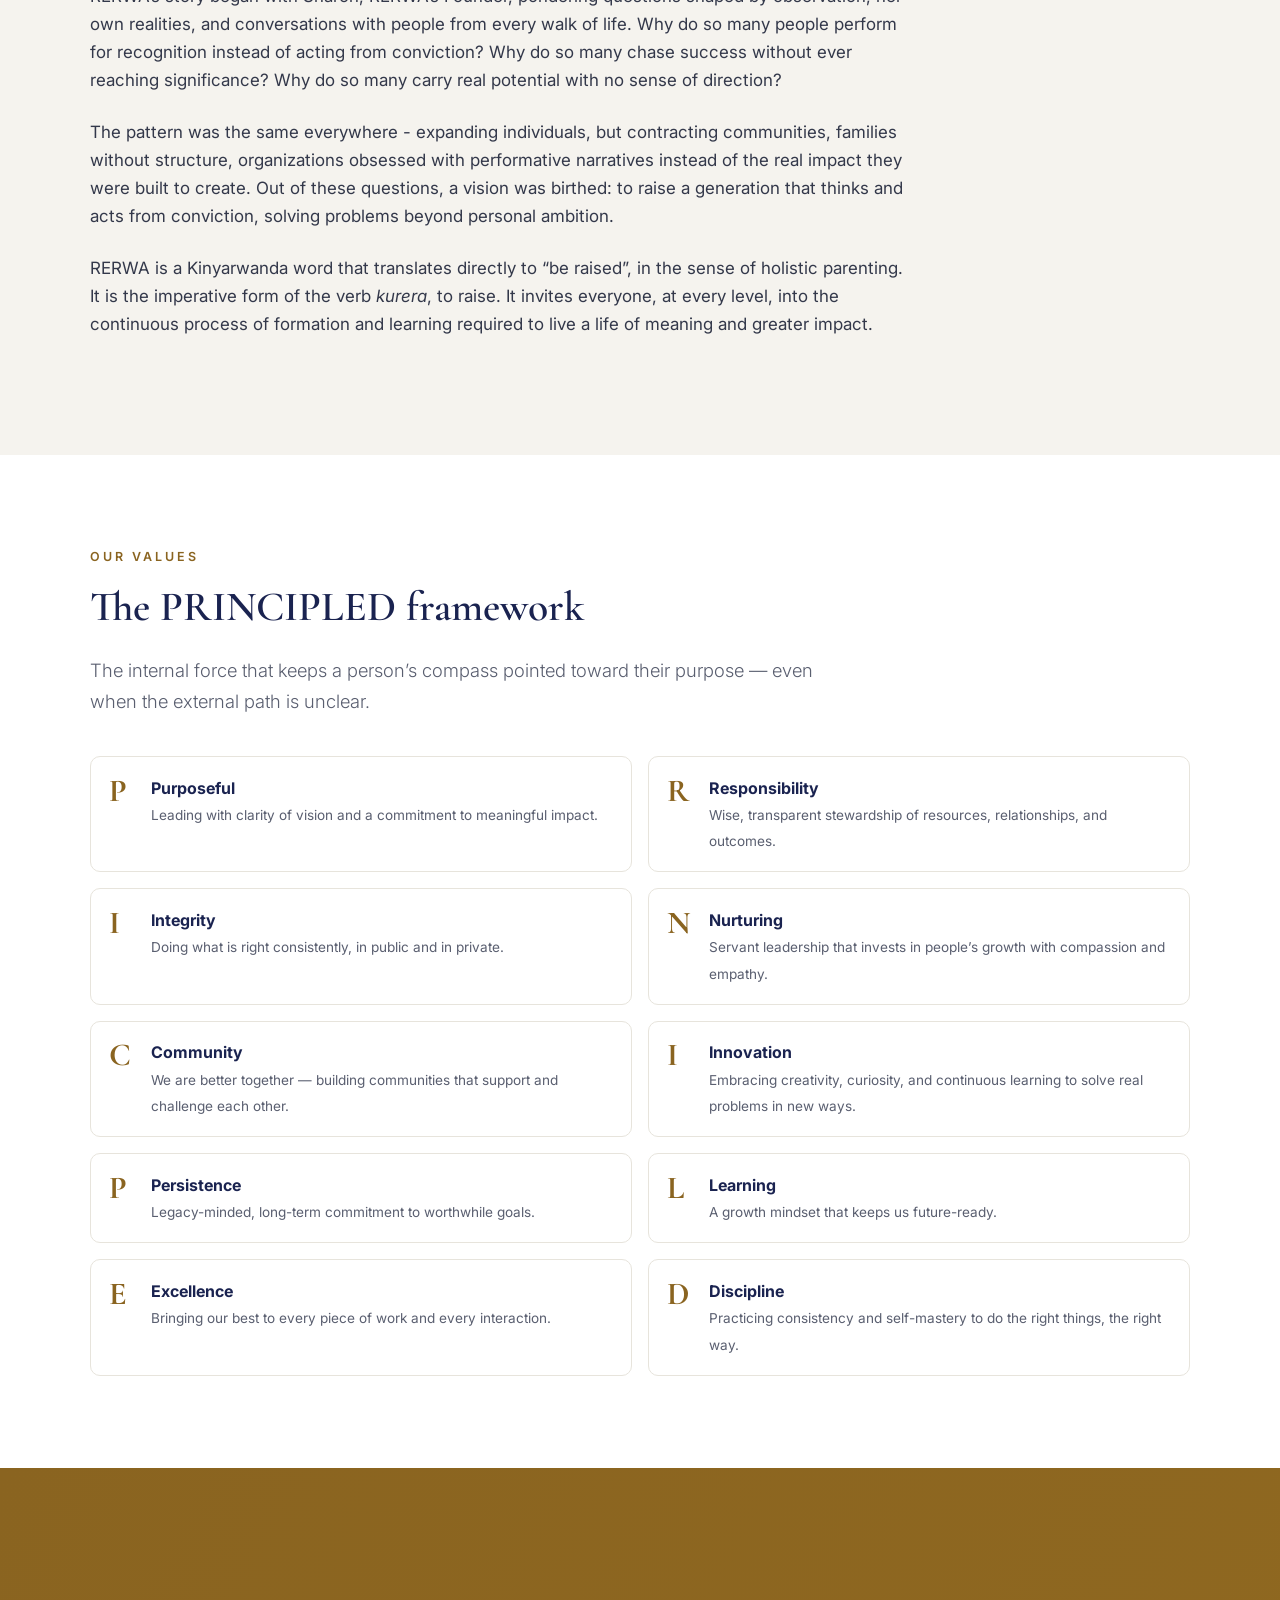
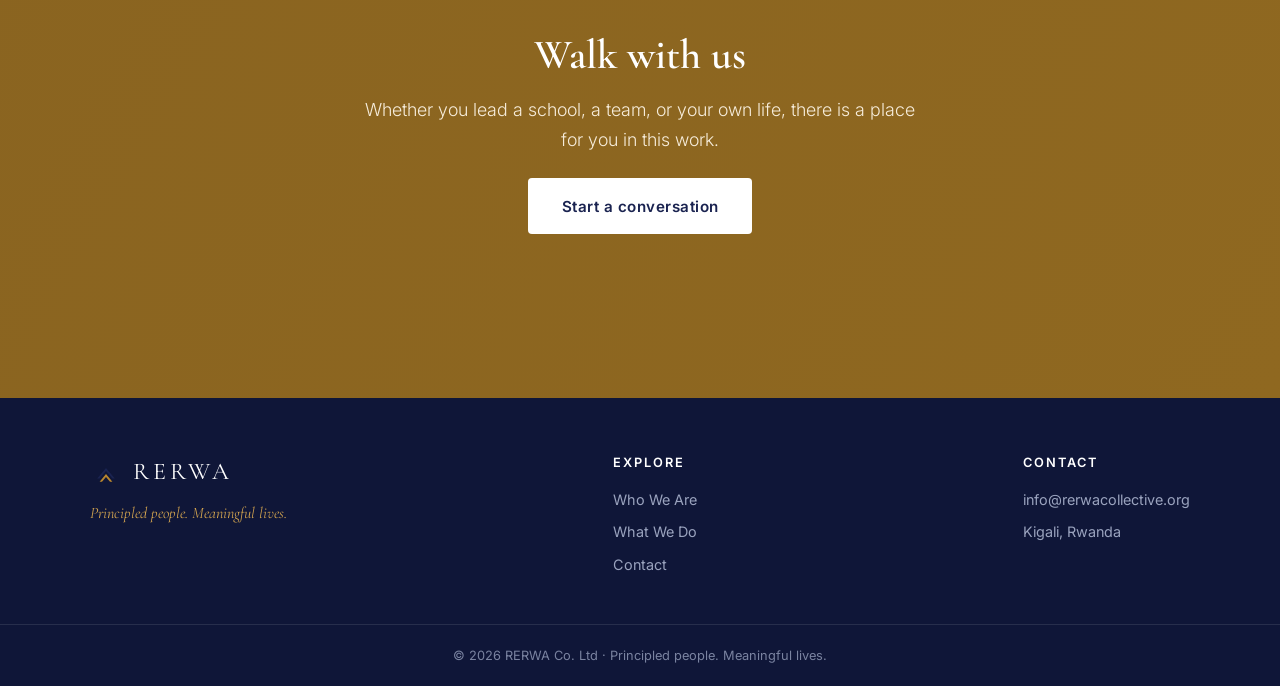
==== commit 3b418281: "Integrate Google Analytics tracking script Added Google Analytics tracking code to index.html." ====
--- a/index.html
+++ b/index.html
@@ -1,6 +1,15 @@
 <!DOCTYPE html>
 <html lang="en">
 <head>
+  <!-- Google tag (gtag.js) -->
+<script async src="https://www.googletagmanager.com/gtag/js?id=G-T71RK4QW1S"></script>
+<script>
+  window.dataLayer = window.dataLayer || [];
+  function gtag(){dataLayer.push(arguments);}
+  gtag('js', new Date());
+
+  gtag('config', 'G-T71RK4QW1S');
+</script>
   <meta charset="utf-8">
   <meta name="viewport" content="width=device-width, initial-scale=1">
   <title>RERWA · Who We Are</title>
--- a/css/style.css
+++ b/css/style.css
@@ -1,7 +1,7 @@
 /* ============================================================
    RERWA Co. — Main Stylesheet
    Centralised design tokens, base styles, components & layout.
-   Brand: navy #1a2350 · gold #b8862f · Cormorant Garamond + Inter
+   Brand: navy #1a2350 · gold #8a6420 · Cormorant Garamond + Inter
    ============================================================ */
 
 /* ---------- 1. Design Tokens (CSS custom properties) ---------- */
@@ -9,7 +9,7 @@
   /* Brand colours */
   --color-navy:      #1a2350;
   --color-ink:       #0f1638;
-  --color-gold:      #b8862f;
+  --color-gold:      #8a6420;
   --color-gold-light:#d0a24f;
   --color-cream:     #f5f3ee;
   --color-white:     #ffffff;
@@ -214,11 +214,59 @@
 
 /* ---------- 8. Strip ---------- */
 .strip {
-   background: var(--color-cream);
+  background: var(--color-cream);
   border-bottom: 1px solid var(--color-line);
   overflow: hidden;
   padding: 1.4rem 0;
-}
+  position: relative;
+  min-height: 3.9rem;
+}
+.strip__intro {
+  display: flex;
+  justify-content: center;
+  gap: 2.5rem;
+  flex-wrap: wrap;
+  font-family: var(--font-serif);
+  font-size: 1.3rem;
+  color: var(--color-navy);
+}
+.strip__intro-item {
+  opacity: 0;
+  transform: translateY(1.2em);
+  animation: strip-rise 0.6s ease forwards;
+}
+.strip__intro-item:nth-child(1) { animation-delay: 0.15s; }
+.strip__intro-item:nth-child(2) { animation-delay: 0.75s; }
+.strip__intro-item:nth-child(3) { animation-delay: 1.35s; }
+.strip__intro b { color: var(--color-gold); font-weight: 600; }
+
+@keyframes strip-rise {
+  to { opacity: 1; transform: translateY(0); }
+}
+
+.strip__track {
+  display: none;
+  align-items: center;
+  gap: 2.5rem;
+  width: max-content;
+  font-family: var(--font-serif);
+  font-size: 1.3rem;
+  color: var(--color-navy);
+  white-space: nowrap;
+  animation: strip-scroll 26s linear infinite;
+}
+.strip.is-scrolling .strip__intro { display: none; }
+.strip.is-scrolling .strip__track { display: flex; }
+.strip:hover .strip__track { animation-play-state: paused; }
+.strip__item { flex-shrink: 0; }
+.strip__sep { color: var(--color-gold); font-weight: 600; }
+.strip__track b { color: var(--color-gold); font-weight: 600; }
+
+@keyframes strip-scroll {
+  from { transform: translateX(0); }
+  to   { transform: translateX(-50%); }
+}
+
 .strip__track {
   display: flex;
   align-items: center;
@@ -228,12 +276,41 @@
   font-size: 1.3rem;
   color: var(--color-navy);
   white-space: nowrap;
-  animation: strip-scroll 26s linear infinite;
+  opacity: 0;
+  animation:
+    strip-fadein 0.5s ease 2.1s forwards,
+    strip-scroll 26s linear 2.1s infinite;
 }
 .strip:hover .strip__track { animation-play-state: paused; }
 .strip__item { flex-shrink: 0; }
 .strip__sep { color: var(--color-gold); font-weight: 600; }
-.strip b { color: var(--color-gold); font-weight: 600; }
+.strip__track b { color: var(--color-gold); font-weight: 600; }
+
+@keyframes strip-fadein {
+  to { opacity: 1; }
+}
+@keyframes strip-scroll {
+  from { transform: translateX(0); }
+  to   { transform: translateX(-50%); }
+}
+
+.strip__track {
+  display: none;
+  align-items: center;
+  gap: 2.5rem;
+  width: max-content;
+  font-family: var(--font-serif);
+  font-size: 1.3rem;
+  color: var(--color-navy);
+  white-space: nowrap;
+  animation: strip-scroll 26s linear infinite;
+}
+.strip.is-scrolling .strip__intro { display: none; }
+.strip.is-scrolling .strip__track { display: flex; }
+.strip:hover .strip__track { animation-play-state: paused; }
+.strip__item { flex-shrink: 0; }
+.strip__sep { color: var(--color-gold); font-weight: 600; }
+.strip__track b { color: var(--color-gold); font-weight: 600; }
 
 @keyframes strip-scroll {
   from { transform: translateX(0); }
@@ -263,7 +340,7 @@
   padding: 1.75rem 2rem; align-items: start;
 }
 .prog-row__title { font-family: var(--font-serif); font-size: 1.44rem; font-weight: 600; color: var(--color-navy); }
-.prog-row__tag { display: block; font-size: 0.72rem; letter-spacing: 2px; color: var(--color-gold); margin-top: 0.35rem; font-weight: 600; }
+.prog-row__tag { display: block; font-size: 0.82rem; letter-spacing: 2px; color: var(--color-gold); margin-top: 0.4rem; font-weight: 700; font-family: var(--font-sans); }
 .prog-row p { color: var(--color-grey); font-size: 0.96rem; }
 
 /* Values grid */
--- a/css/responsive.css
+++ b/css/responsive.css
@@ -60,13 +60,7 @@
   html { scroll-behavior: auto; }
   *, *::before, *::after { transition: none !important; animation: none !important; }
 
-  .strip { overflow: hidden; }
-  .strip__track {
-    width: 100%;
-    justify-content: center;
-    flex-wrap: wrap;
-    transform: none !important;
-  }
-  .strip__item[aria-hidden="true"],
-  .strip__sep[aria-hidden="true"] { display: none; }
+  .strip__intro-item { opacity: 1 !important; transform: none !important; }
+  .strip__track { display: none !important; }
+  .strip.is-scrolling .strip__intro { display: flex !important; }
 }
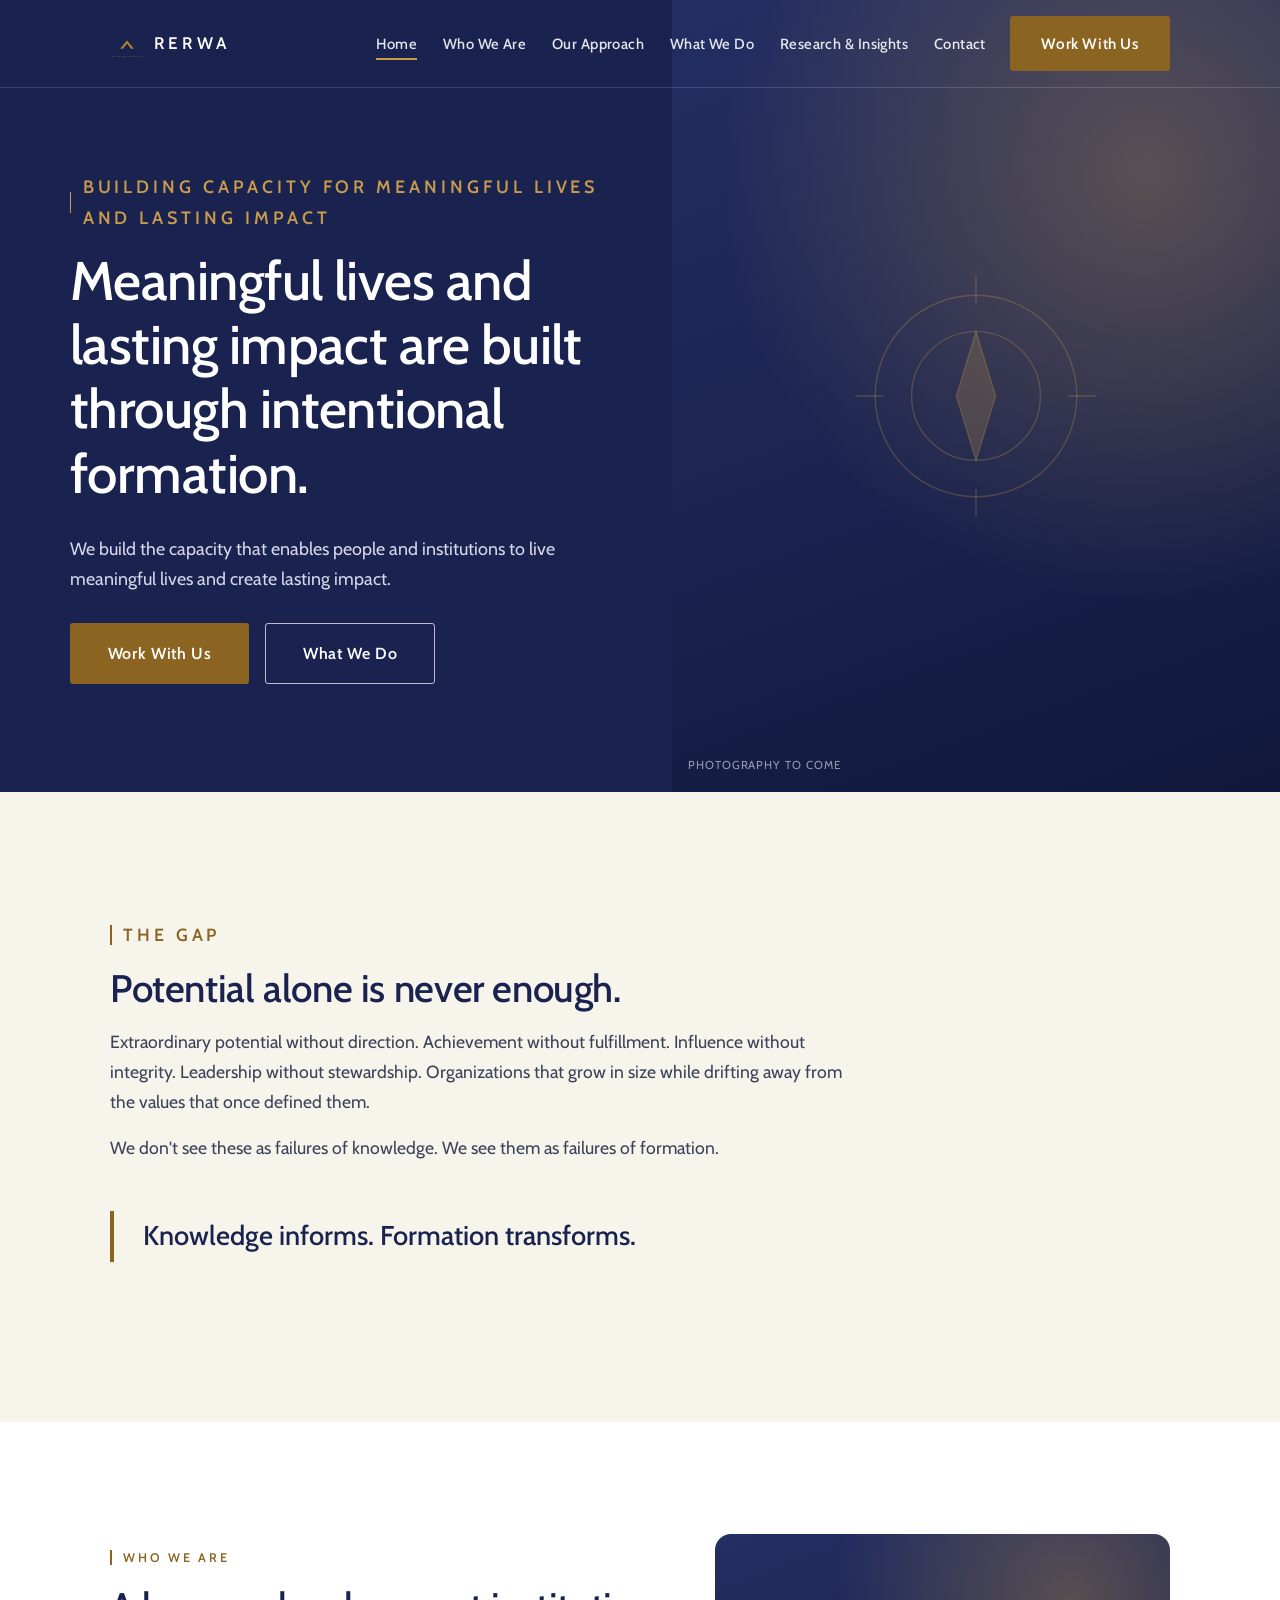
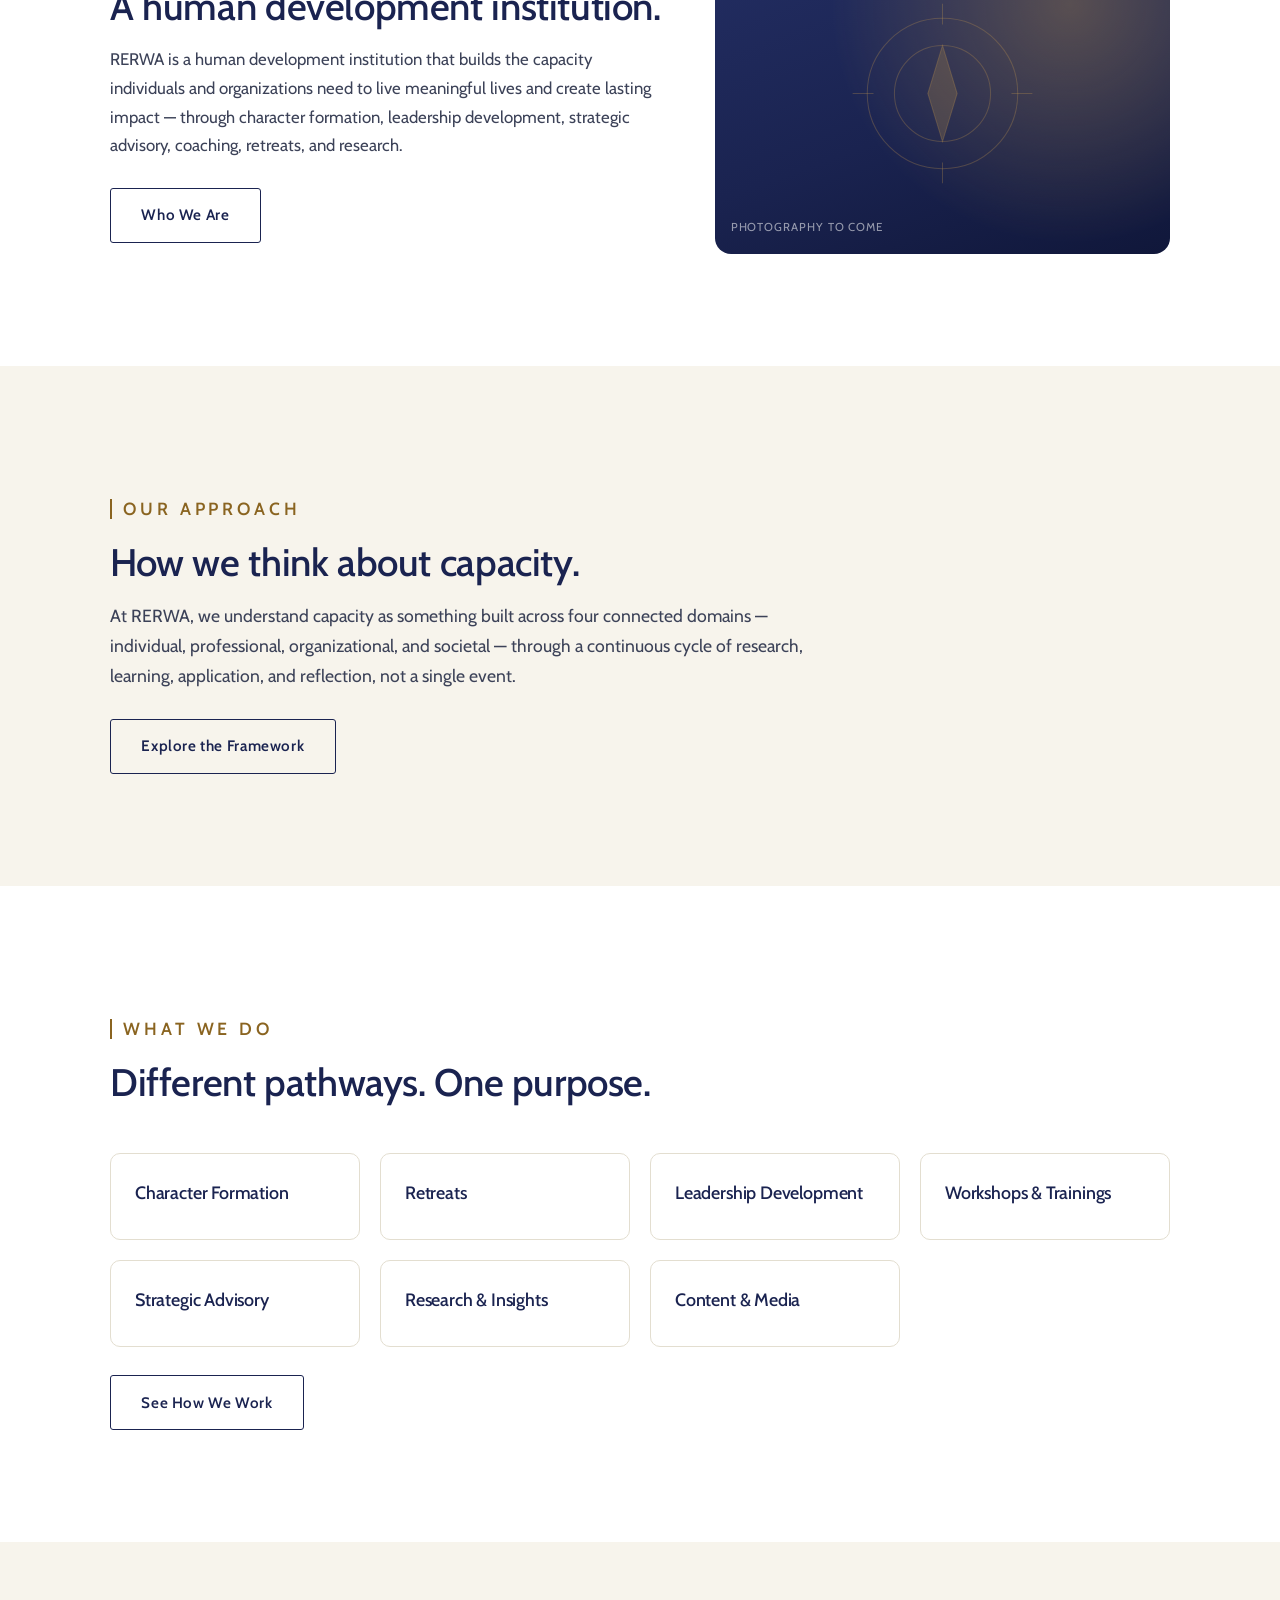
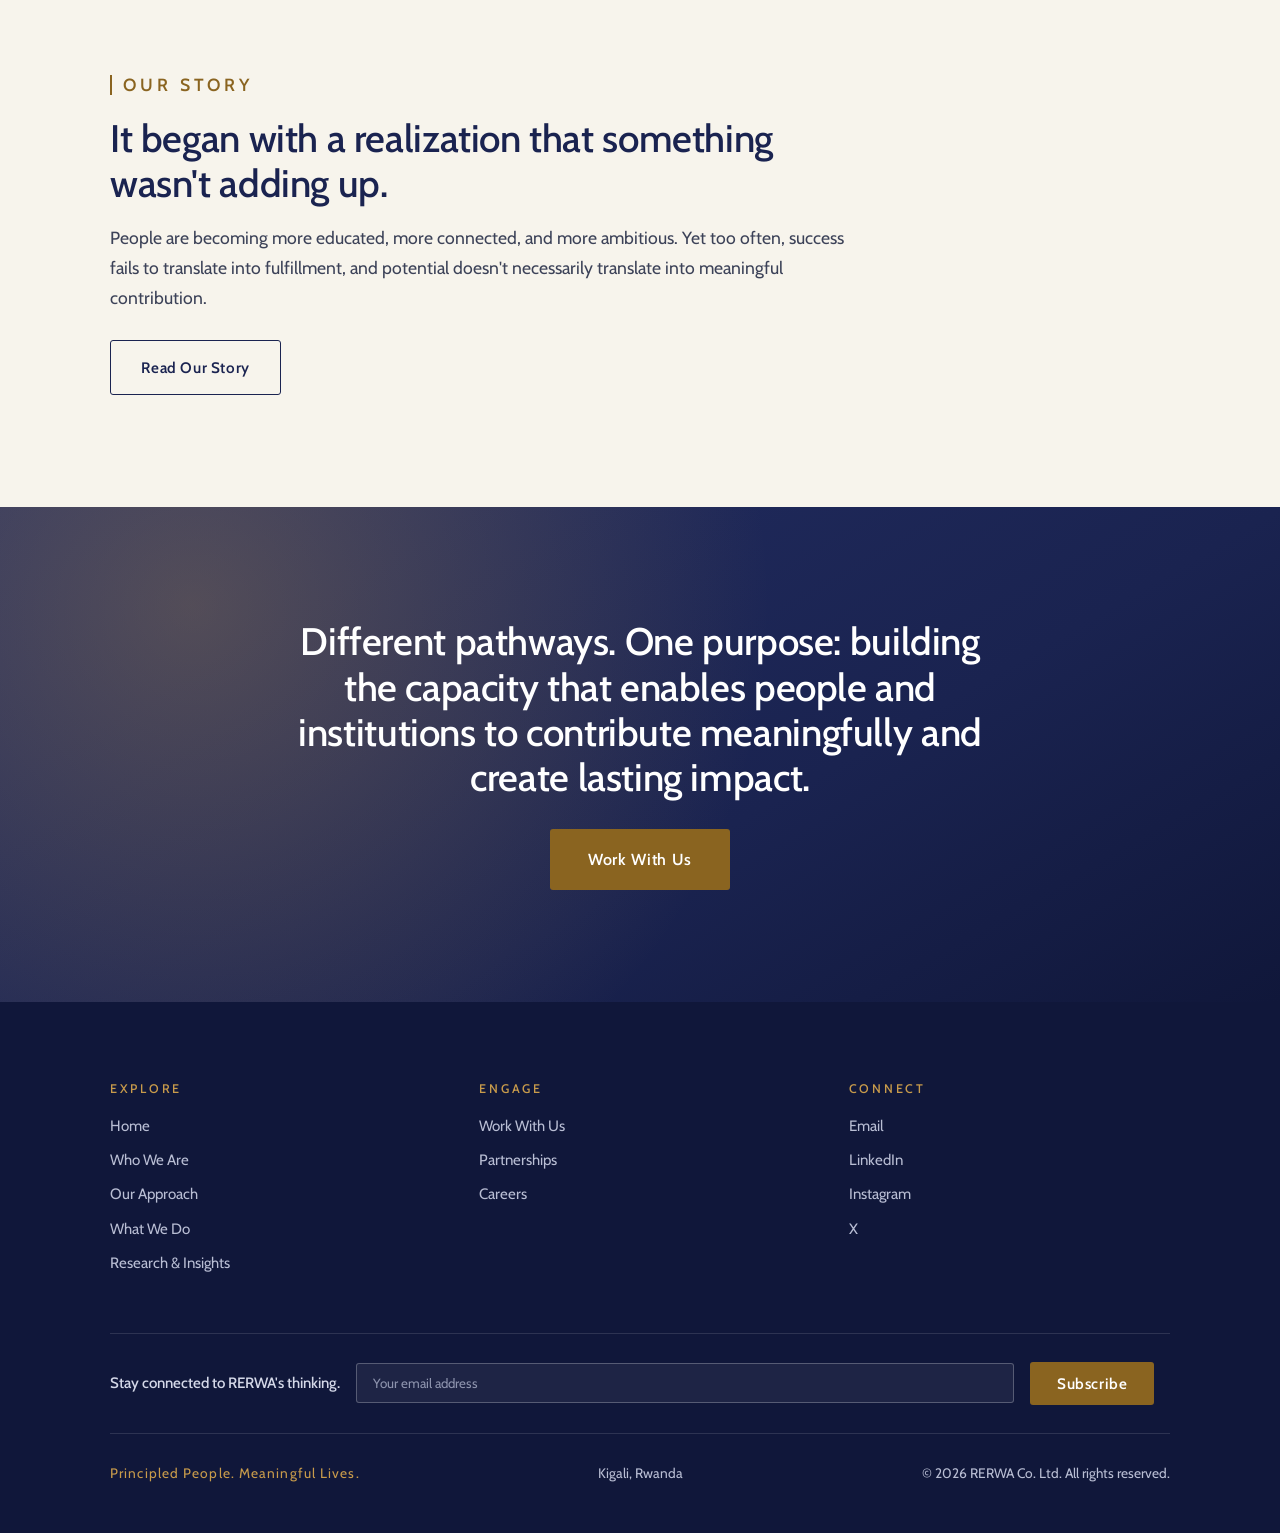
==== commit 2f4bc4d9: "v2.0: full rebuild to Website Content & Developer Guide v2 (Charter-aligned)" ====
--- a/index.html
+++ b/index.html
@@ -7,157 +7,220 @@
   window.dataLayer = window.dataLayer || [];
   function gtag(){dataLayer.push(arguments);}
   gtag('js', new Date());
-
   gtag('config', 'G-T71RK4QW1S');
 </script>
   <meta charset="utf-8">
   <meta name="viewport" content="width=device-width, initial-scale=1">
-  <title>RERWA · Who We Are</title>
-  <meta name="description" content="RERWA is a purpose-driven company that helps people discover who they are, why they are here, and how to contribute — through formation, not just information.">
+  <title>RERWA | Principled People. Meaningful Lives.</title>
+  <meta name="description" content="Build the capacity for a life of meaning — personal development, character formation, leadership, and organizational culture.">
+  <meta name="keywords" content="personal development, character formation, leadership development, human development institution, Rwanda">
   <meta name="author" content="RERWA Co. Ltd">
 
   <!-- Open Graph / social sharing -->
-  <meta property="og:title" content="RERWA · Who We Are">
-  <meta property="og:description" content="RERWA is a purpose-driven company that helps people discover who they are, why they are here, and how to contribute — through formation, not just information.">
+  <meta property="og:title" content="RERWA | Principled People. Meaningful Lives.">
+  <meta property="og:description" content="Build the capacity for a life of meaning — personal development, character formation, leadership, and organizational culture.">
   <meta property="og:type" content="website">
-  <meta property="og:url" content="https://rerwacollective.org/index.html">
+  <meta property="og:url" content="https://rerwacollective.org/">
   <meta property="og:site_name" content="RERWA Collective">
   <meta name="twitter:card" content="summary">
+  <link rel="canonical" href="https://rerwacollective.org/">
 
   <!-- Favicons -->
   <link rel="icon" href="images/favicon.ico" sizes="any">
   <link rel="icon" type="image/png" href="images/favicon_32.png">
 
-  <!-- Fonts: preconnect + display=swap for performance -->
+  <!-- Fonts: Cabin as the web-safe Gill Sans substitute (guide Part 7) -->
   <link rel="preconnect" href="https://fonts.googleapis.com">
   <link rel="preconnect" href="https://fonts.gstatic.com" crossorigin>
-  <link href="https://fonts.googleapis.com/css2?family=Cormorant+Garamond:wght@400;500;600;700&family=Inter:wght@300;400;500;600&display=swap" rel="stylesheet">
-
-  <!-- Stylesheets: base then responsive -->
+  <link href="https://fonts.googleapis.com/css2?family=Cabin:wght@400;500;600;700&display=swap" rel="stylesheet">
+
   <link rel="stylesheet" href="css/style.css">
   <link rel="stylesheet" href="css/responsive.css">
 </head>
 <body>
   <a class="skip-link" href="#main">Skip to content</a>
-  <header class="site-header">
+  <header class="site-header site-header--overlay">
     <div class="container">
       <nav class="nav" aria-label="Primary">
         <a class="nav__brand" href="index.html" aria-label="RERWA home">
-          <svg class="nav__brand-mark" viewBox="0 0 800 560" xmlns="http://www.w3.org/2000/svg" aria-hidden="true"><path fill="#1a2350" d="M400 170 L620 430 L560 430 L400 240 L240 430 L180 430 Z"/><path fill="#b8862f" d="M400 320 L560 510 L500 510 L400 390 L300 510 L240 510 Z"/></svg><span class="nav__brand-name">RERWA</span>
+          <!-- Reusable logo component: swap images/rerwa-logo.svg once the
+               compass-needle R logo is delivered (guide Part 7). -->
+          <img class="nav__brand-mark" src="images/rerwa-logo.svg" alt="" width="34" height="34">
+          <span class="nav__brand-name">RERWA</span>
         </a>
         <button class="nav__toggle" aria-label="Toggle menu" aria-expanded="false" aria-controls="nav-links">
           <span></span><span></span><span></span>
         </button>
         <ul class="nav__links" id="nav-links">
-          <li><a class="nav__link" href="index.html" aria-current="page">Who We Are</a></li>
+          <li><a class="nav__link" href="index.html" aria-current="page">Home</a></li>
+          <li><a class="nav__link" href="who-we-are.html">Who We Are</a></li>
+          <li><a class="nav__link" href="our-approach.html">Our Approach</a></li>
           <li><a class="nav__link" href="what-we-do.html">What We Do</a></li>
+          <li><a class="nav__link" href="research-insights.html">Research &amp; Insights</a></li>
           <li><a class="nav__link" href="contact.html">Contact</a></li>
         </ul>
-        <a class="btn btn--gold" href="contact.html">Work with us</a>
+        <a class="btn btn--gold" href="contact.html">Work With Us</a>
       </nav>
     </div>
   </header>
   <main id="main">
-    <section class="hero">
-      <div class="container">
-        <p class="eyebrow">Who We Are</p>
-        <h1>“The world does not lack talented people. It lacks people who are driven by conviction beyond ambition; those who understand that their capacity is meant for significance, not just their success.”</h1>
-        <div class="hero__cta">
-          <a class="btn btn--gold btn--lg" href="what-we-do.html">What we do</a>
-          <a class="btn btn--ghost btn--lg" href="contact.html">Work with us</a>
-        </div>
-      </div>
-    </section>
-
-<aside class="strip" aria-label="RERWA motto">
-      <div class="strip__intro" id="strip-intro">
-        <span class="strip__intro-item"><b>Principled</b> people.</span>
-        <span class="strip__intro-item"><b>Meaningful</b> lives.</span>
-        <span class="strip__intro-item">From <b>kurera</b> &mdash; &ldquo;to be raised.&rdquo;</span>
-      </div>
-      <div class="strip__track" id="strip-track" aria-hidden="true">
-        <span class="strip__item"><b>Principled</b> people.</span>
-        <span class="strip__sep">&middot;</span>
-        <span class="strip__item"><b>Meaningful</b> lives.</span>
-        <span class="strip__sep">&middot;</span>
-        <span class="strip__item">From <b>kurera</b> &mdash; &ldquo;to be raised.&rdquo;</span>
-        <span class="strip__sep">&middot;</span>
-        <span class="strip__item"><b>Principled</b> people.</span>
-        <span class="strip__sep">&middot;</span>
-        <span class="strip__item"><b>Meaningful</b> lives.</span>
-        <span class="strip__sep">&middot;</span>
-        <span class="strip__item">From <b>kurera</b> &mdash; &ldquo;to be raised.&rdquo;</span>
-        <span class="strip__sep">&middot;</span>
-      </div>
-    </aside>
-
-    <section aria-labelledby="vm-heading">
-      <div class="container">
-        <h2 id="vm-heading" class="visually-hidden" style="position:absolute;left:-999px;">Vision and mission</h2>
-        <div class="grid-2">
-          <article class="card"><h3>Our vision</h3><p>A world where principled people are raised to lead meaningful lives.</p></article>
-          <article class="card card--dark"><h3>Our mission</h3><p>To transform potential into purpose, and unlock possibilities for meaningful contribution and lasting impact.</p></article>
-        </div>
-      </div>
-    </section>
-
-    <section class="section-cream" aria-labelledby="story-heading">
-      <div class="container prose">
-        <p class="eyebrow">Our Story</p>
-        <h2 id="story-heading">It began with a question that would not go away.</h2>
-        <p>RERWA’s story began with Sharon, RERWA’s Founder, pondering questions shaped by observation, her own realities, and conversations with people from every walk of life. Why do so many people perform for recognition instead of acting from conviction? Why do so many chase success without ever reaching significance? Why do so many carry real potential with no sense of direction?</p>
-        <p>The pattern was the same everywhere - expanding individuals, but contracting communities, families without structure, organizations obsessed with performative narratives instead of the real impact they were built to create. Out of these questions, a vision was birthed: to raise a generation that thinks and acts from conviction, solving problems beyond personal ambition.</p>
-        <p>RERWA is a Kinyarwanda word that translates directly to “be raised”, in the sense of holistic parenting. It is the imperative form of the verb <em>kurera</em>, to raise. It invites everyone, at every level, into the continuous process of formation and learning required to live a life of meaning and greater impact.</p>
-      </div>
-    </section>
-
-    <section aria-labelledby="values-heading">
-      <div class="container">
-        <p class="eyebrow">Our Values</p>
-        <h2 id="values-heading">The PRINCIPLED framework</h2>
-        <p class="lead">The internal force that keeps a person’s compass pointed toward their purpose — even when the external path is unclear.</p>
-        <div class="values">
-          <div class="value"><div class="value__letter">P</div><div><b>Purposeful</b><br><span>Leading with clarity of vision and a commitment to meaningful impact.</span></div></div>
-          <div class="value"><div class="value__letter">R</div><div><b>Responsibility</b><br><span>Wise, transparent stewardship of resources, relationships, and outcomes.</span></div></div>
-          <div class="value"><div class="value__letter">I</div><div><b>Integrity</b><br><span>Doing what is right consistently, in public and in private.</span></div></div>
-          <div class="value"><div class="value__letter">N</div><div><b>Nurturing</b><br><span>Servant leadership that invests in people’s growth with compassion and empathy.</span></div></div>
-          <div class="value"><div class="value__letter">C</div><div><b>Community</b><br><span>We are better together — building communities that support and challenge each other.</span></div></div>
-          <div class="value"><div class="value__letter">I</div><div><b>Innovation</b><br><span>Embracing creativity, curiosity, and continuous learning to solve real problems in new ways.</span></div></div>
-          <div class="value"><div class="value__letter">P</div><div><b>Persistence</b><br><span>Legacy-minded, long-term commitment to worthwhile goals.</span></div></div>
-          <div class="value"><div class="value__letter">L</div><div><b>Learning</b><br><span>A growth mindset that keeps us future-ready.</span></div></div>
-          <div class="value"><div class="value__letter">E</div><div><b>Excellence</b><br><span>Bringing our best to every piece of work and every interaction.</span></div></div>
-          <div class="value"><div class="value__letter">D</div><div><b>Discipline</b><br><span>Practicing consistency and self-mastery to do the right things, the right way.</span></div></div>
-        </div>
-      </div>
-    </section>
-
-    <section class="band">
-      <div class="container">
-        <h2>Walk with us</h2>
-        <p>Whether you lead a school, a team, or your own life, there is a place for you in this work.</p>
-        <a class="btn btn--lg" href="contact.html">Start a conversation</a>
+    <!-- HERO — two-column, transparent nav, fade-up + slow zoom (guide Part 1) -->
+    <section class="hero-home">
+      <div class="hero-home__grid">
+        <div class="hero-home__content">
+          <p class="label">Building Capacity for Meaningful Lives and Lasting Impact</p>
+          <h1>Meaningful lives and lasting impact are built through intentional formation.</h1>
+          <p>We build the capacity that enables people and institutions to live meaningful lives and create lasting impact.</p>
+          <div class="btn-row">
+            <a class="btn btn--gold btn--lg" href="contact.html">Work With Us</a>
+            <a class="btn btn--ghost-light btn--lg" href="what-we-do.html">What We Do</a>
+          </div>
+        </div>
+        <div class="hero-home__media">
+          <div class="photo " role="img" aria-label="Photography placeholder" data-direction="A person mid-stride outdoors, golden-hour light, looking beyond the camera — aspiration and quiet resolve, authentic Rwandan setting. No staged corporate imagery.">
+            <span class="photo__note">Photography to come</span>
+          </div>
+        </div>
+      </div>
+    </section>
+
+    <!-- THE GAP — text only, generous white space, the emotional turn -->
+    <section class="section">
+      <div class="container">
+        <div class="section__intro reveal">
+          <p class="label">The Gap</p>
+          <h2>Potential alone is never enough.</h2>
+          <p>Extraordinary potential without direction. Achievement without fulfillment. Influence without integrity. Leadership without stewardship. Organizations that grow in size while drifting away from the values that once defined them.</p>
+          <p>We don't see these as failures of knowledge. We see them as failures of formation.</p>
+        </div>
+        <div class="pull-quote reveal">
+          <p>Knowledge informs. Formation transforms.</p>
+        </div>
+      </div>
+    </section>
+
+    <!-- WHO WE ARE — two columns, text + people-centred image -->
+    <section class="section section--white">
+      <div class="container">
+        <div class="hero-page__grid">
+          <div class="reveal">
+            <p class="label">Who We Are</p>
+            <h2>A human development institution.</h2>
+            <p style="margin-top: var(--space-sm);">RERWA is a human development institution that builds the capacity individuals and organizations need to live meaningful lives and create lasting impact — through character formation, leadership development, strategic advisory, coaching, retreats, and research.</p>
+            <div class="btn-row">
+              <a class="btn btn--ghost" href="who-we-are.html">Who We Are</a>
+            </div>
+          </div>
+          <div class="photo " role="img" aria-label="Photography placeholder" data-direction="A strong people-centred image — genuine connection, not posed.">
+            <span class="photo__note">Photography to come</span>
+          </div>
+        </div>
+      </div>
+    </section>
+
+    <!-- OUR APPROACH — short teaser only (full detail lives on Our Approach) -->
+    <section class="section">
+      <div class="container">
+        <div class="section__intro reveal">
+          <p class="label">Our Approach</p>
+          <h2>How we think about capacity.</h2>
+          <p>At RERWA, we understand capacity as something built across four connected domains — individual, professional, organizational, and societal — through a continuous cycle of research, learning, application, and reflection, not a single event.</p>
+          <div class="btn-row">
+            <a class="btn btn--ghost" href="our-approach.html">Explore the Framework</a>
+          </div>
+        </div>
+      </div>
+    </section>
+
+    <!-- WHAT WE DO — seven compact cards, evenly weighted -->
+    <section class="section section--white">
+      <div class="container">
+        <div class="section__intro reveal">
+          <p class="label">What We Do</p>
+          <h2>Different pathways. One purpose.</h2>
+        </div>
+        <div class="cards cards--4 reveal">
+          <a class="card" href="what-we-do.html#character-formation"><h3>Character Formation</h3></a>
+          <a class="card" href="what-we-do.html#retreats"><h3>Retreats</h3></a>
+          <a class="card" href="what-we-do.html#leadership-development"><h3>Leadership Development</h3></a>
+          <a class="card" href="what-we-do.html#workshops-trainings"><h3>Workshops &amp; Trainings</h3></a>
+          <a class="card" href="what-we-do.html#strategic-advisory"><h3>Strategic Advisory</h3></a>
+          <a class="card" href="what-we-do.html#research-insights"><h3>Research &amp; Insights</h3></a>
+          <a class="card" href="what-we-do.html#content-media"><h3>Content &amp; Media</h3></a>
+        </div>
+        <div class="btn-row reveal">
+          <a class="btn btn--ghost" href="what-we-do.html">See How We Work</a>
+        </div>
+      </div>
+    </section>
+
+    <!-- OUR STORY teaser — links to Who We Are -->
+    <section class="section">
+      <div class="container">
+        <div class="section__intro reveal">
+          <p class="label">Our Story</p>
+          <h2>It began with a realization that something wasn't adding up.</h2>
+          <p>People are becoming more educated, more connected, and more ambitious. Yet too often, success fails to translate into fulfillment, and potential doesn't necessarily translate into meaningful contribution.</p>
+          <div class="btn-row">
+            <a class="btn btn--ghost" href="who-we-are.html#our-story">Read Our Story</a>
+          </div>
+        </div>
+      </div>
+    </section>
+
+    <section class="cta-band">
+      <div class="container">
+        <h2>Different pathways. One purpose: building the capacity that enables people and institutions to contribute meaningfully and create lasting impact.</h2>
+        <a class="btn btn--gold btn--lg" href="contact.html">Work With Us</a>
       </div>
     </section>
   </main>
+
   <footer class="site-footer">
     <div class="container">
-      <div class="site-footer__brand">
-        <div class="site-footer__brand-name"><svg class="site-footer__brand-mark" viewBox="0 0 800 560" xmlns="http://www.w3.org/2000/svg" aria-hidden="true"><path fill="#1a2350" d="M400 170 L620 430 L560 430 L400 240 L240 430 L180 430 Z"/><path fill="#b8862f" d="M400 320 L560 510 L500 510 L400 390 L300 510 L240 510 Z"/></svg>RERWA</div>
-        <p class="site-footer__tagline">Principled people. Meaningful lives.</p>
-      </div>
-      <nav class="site-footer__col" aria-label="Footer">
-        <h4>EXPLORE</h4>
-        <a href="index.html">Who We Are</a>
-        <a href="what-we-do.html">What We Do</a>
-        <a href="contact.html">Contact</a>
-      </nav>
-      <div class="site-footer__col">
-        <h4>CONTACT</h4>
-        <a href="mailto:info@rerwacollective.org">info@rerwacollective.org</a>
-        <p style="color:#9aa3be;font-size:0.9rem;">Kigali, Rwanda</p>
+      <div class="footer-grid">
+        <div class="footer-col">
+          <h3>Explore</h3>
+          <ul>
+            <li><a href="index.html">Home</a></li>
+            <li><a href="who-we-are.html">Who We Are</a></li>
+            <li><a href="our-approach.html">Our Approach</a></li>
+            <li><a href="what-we-do.html">What We Do</a></li>
+            <li><a href="research-insights.html">Research &amp; Insights</a></li>
+          </ul>
+        </div>
+        <div class="footer-col">
+          <h3>Engage</h3>
+          <ul>
+            <li><a href="contact.html">Work With Us</a></li>
+            <li><a href="contact.html#research-content-partnerships">Partnerships</a></li>
+            <li><a href="contact.html#general-enquiries">Careers</a></li>
+          </ul>
+        </div>
+        <div class="footer-col">
+          <h3>Connect</h3>
+          <ul>
+            <li><a href="mailto:info@rerwacollective.org">Email</a></li>
+            <li><a href="https://www.linkedin.com/company/rerwa" rel="noopener">LinkedIn</a></li>
+            <li><a href="https://www.instagram.com/rerwacollective" rel="noopener">Instagram</a></li>
+            <li><a href="https://x.com/rerwacollective" rel="noopener">X</a></li>
+          </ul>
+        </div>
+      </div>
+
+      <form class="footer-news" id="newsletter-form" novalidate>
+        <label for="newsletter-email">Stay connected to RERWA's thinking.</label>
+        <input type="email" id="newsletter-email" name="email" placeholder="Your email address" required>
+        <button class="btn btn--gold" type="submit">Subscribe</button>
+        <span class="footer-news__done" role="status" aria-live="polite"></span>
+      </form>
+
+      <div class="footer-base">
+        <span class="tagline">Principled People. Meaningful Lives.</span>
+        <span>Kigali, Rwanda</span>
+        <span>&copy; 2026 RERWA Co. Ltd. All rights reserved.</span>
       </div>
     </div>
-    <p class="site-footer__copyright">&copy; 2026 RERWA Co. Ltd &middot; Principled people. Meaningful lives.</p>
   </footer>
 
   <script src="js/main.js"></script>
--- a/css/style.css
+++ b/css/style.css
@@ -1,176 +1,239 @@
 /* ============================================================
-   RERWA Co. — Main Stylesheet
-   Centralised design tokens, base styles, components & layout.
-   Brand: navy #1a2350 · gold #8a6420 · Cormorant Garamond + Inter
+   RERWA Collective — Main Stylesheet (v2, July 2026)
+   Implements the Website Content & Developer Guide v2.0:
+   cream backgrounds, navy + gold accents, Gill Sans (Cabin as
+   the web-safe substitute), generous white space, minimal
+   animation, premium institutional feel.
    ============================================================ */
 
-/* ---------- 1. Design Tokens (CSS custom properties) ---------- */
+/* ---------- 1. Design tokens ---------- */
 :root {
   /* Brand colours */
-  --color-navy:      #1a2350;
-  --color-ink:       #0f1638;
-  --color-gold:      #8a6420;
-  --color-gold-light:#d0a24f;
-  --color-cream:     #f5f3ee;
-  --color-white:     #ffffff;
-  --color-grey:      #5a5f70;
-  --color-line:      #e7e4dc;
-  --color-text:      #33384a;
-
-  /* Typography */
-  --font-serif: 'Cormorant Garamond', Georgia, 'Times New Roman', serif;
-  --font-sans:  'Inter', -apple-system, BlinkMacSystemFont, 'Segoe UI', sans-serif;
-
-  /* Spacing scale */
+  --navy:        #1a2350;
+  --navy-deep:   #10173a;
+  --gold:        #8a6420;
+  --gold-light:  #c89b4b;
+  --cream:       #f7f4ec;
+  --cream-deep:  #efeadd;
+  --white:       #ffffff;
+  --line:        #e3ded0;
+  --text:        #3c4258;
+  --text-soft:   #5a6072;
+
+  /* Typography — Gill Sans, per the guide, with Cabin
+     (designed after Gill/Johnston letterforms) as the
+     closest freely-licensed web substitute. */
+  --font-sans: 'Gill Sans', 'Gill Sans MT', 'Cabin',
+               'Trebuchet MS', Calibri, sans-serif;
+
+  /* Type scale */
+  --fs-hero:    clamp(2.1rem, 4.6vw, 3.4rem);
+  --fs-h2:      clamp(1.7rem, 3.2vw, 2.4rem);
+  --fs-h3:      1.32rem;
+  --fs-body:    1.05rem;
+  --fs-small:   0.9rem;
+  --fs-label:   0.78rem;
+
+  /* Spacing */
   --space-xs:  0.5rem;
   --space-sm:  1rem;
-  --space-md:  1.5rem;
-  --space-lg:  2.5rem;
-  --space-xl:  4rem;
-  --space-2xl: 5.75rem;
+  --space-md:  1.75rem;
+  --space-lg:  3rem;
+  --space-xl:  5rem;
+  --space-2xl: 7rem;
 
   /* Layout */
-  --container-max: 1180px;
-  --radius:        14px;
-  --radius-sm:     8px;
-  --transition:    0.2s ease;
-}
-
-/* ---------- 2. Reset & Base ---------- */
-*,
-*::before,
-*::after { margin: 0; padding: 0; box-sizing: border-box; }
+  --container: 1140px;
+  --radius:    10px;
+  --radius-lg: 16px;
+  --shadow:    0 10px 30px rgba(26, 35, 80, 0.08);
+  --transition: 0.22s ease;
+}
+
+/* ---------- 2. Reset & base ---------- */
+*, *::before, *::after { margin: 0; padding: 0; box-sizing: border-box; }
 
 html { scroll-behavior: smooth; }
 
 body {
   font-family: var(--font-sans);
-  color: var(--color-ink);
-  line-height: 1.65;
-  background: var(--color-white);
+  font-size: var(--fs-body);
+  color: var(--text);
+  line-height: 1.7;
+  background: var(--cream);
   -webkit-font-smoothing: antialiased;
 }
 
-h1, h2, h3, .font-serif { font-family: var(--font-serif); }
-
-a { text-decoration: none; color: inherit; }
-
+h1, h2, h3, h4 {
+  color: var(--navy);
+  line-height: 1.18;
+  font-weight: 500;
+  letter-spacing: -0.01em;
+}
+
+h1 { font-size: var(--fs-hero); }
+h2 { font-size: var(--fs-h2); }
+h3 { font-size: var(--fs-h3); }
+
+a { color: inherit; text-decoration: none; }
 img, svg { max-width: 100%; display: block; }
-
-/* Accessible focus states */
-a:focus-visible,
-button:focus-visible,
-input:focus-visible,
-textarea:focus-visible {
-  outline: 3px solid var(--color-gold-light);
-  outline-offset: 2px;
-}
-
-/* Skip link for keyboard/screen-reader users */
+ul { list-style: none; }
+strong { color: var(--navy); font-weight: 600; }
+
+:focus-visible {
+  outline: 3px solid var(--gold-light);
+  outline-offset: 3px;
+  border-radius: 3px;
+}
+
+@media (prefers-reduced-motion: reduce) {
+  *, *::before, *::after {
+    animation-duration: 0.01ms !important;
+    transition-duration: 0.01ms !important;
+  }
+  html { scroll-behavior: auto; }
+}
+
 .skip-link {
   position: absolute;
   left: -999px;
   top: 0;
-  background: var(--color-navy);
-  color: #fff;
-  padding: var(--space-xs) var(--space-sm);
-  z-index: 100;
+  background: var(--navy);
+  color: var(--white);
+  padding: 0.6rem 1.2rem;
+  z-index: 200;
 }
 .skip-link:focus { left: 0; }
 
-/* ---------- 3. Layout helpers ---------- */
 .container {
-  max-width: var(--container-max);
+  max-width: var(--container);
   margin: 0 auto;
-  padding: 0 var(--space-lg);
-}
-
-section { padding: var(--space-2xl) 0; }
-
-.section-cream { background: var(--color-cream); }
-
-.text-center { text-align: center; }
-
-/* ---------- 4. Typography ---------- */
-.eyebrow {
-  color: var(--color-gold);
-  letter-spacing: 3px;
-  font-size: 0.78rem;
+  padding: 0 clamp(1.25rem, 4vw, 2.5rem);
+}
+
+/* ---------- 3. Shared vocabulary ---------- */
+
+/* Eyebrow label with the compass "north tick" — the site signature.
+   One label, one heading, one paragraph, one action per section. */
+.label {
+  display: inline-flex;
+  align-items: center;
+  gap: 0.7rem;
+  font-size: var(--fs-label);
   font-weight: 600;
+  letter-spacing: 0.22em;
+  text-transform: uppercase;
+  color: var(--gold);
   margin-bottom: var(--space-sm);
-  text-transform: uppercase;
-}
-
-h1 { font-size: clamp(2.4rem, 5vw, 3.4rem); font-weight: 600; line-height: 1.1; }
-h2 { font-size: clamp(1.9rem, 4vw, 2.6rem); font-weight: 600; color: var(--color-navy); line-height: 1.15; margin-bottom: var(--space-md); }
-h3 { font-size: 1.5rem; font-weight: 600; color: var(--color-navy); margin-bottom: 0.6rem; }
-
-.lead {
-  font-size: 1.15rem;
-  color: var(--color-grey);
-  max-width: 48rem;
-  margin-bottom: var(--space-lg);
-  font-weight: 300;
-}
-
-.prose p { font-size: 1.06rem; color: var(--color-text); margin-bottom: var(--space-md); max-width: 51rem; }
-.prose em { font-style: italic; }
-
-/* ---------- 5. Buttons ---------- */
+}
+.label::before {
+  content: "";
+  width: 2px;
+  height: 1.15em;
+  background: var(--gold);
+  transform: rotate(0deg);
+}
+
+.section { padding: var(--space-2xl) 0; }
+.section--white { background: var(--white); }
+.section--navy  { background: var(--navy); }
+.section--navy h2, .section--navy h3 { color: var(--white); }
+.section--navy p { color: #cfd3e4; }
+
+.section__intro { max-width: 46rem; }
+.section__intro p { margin-top: var(--space-sm); font-size: 1.1rem; }
+
+.lede { font-size: 1.15rem; color: var(--text-soft); }
+
+/* ---------- 4. Buttons ---------- */
 .btn {
   display: inline-block;
-  background: var(--color-navy);
-  color: #fff;
-  padding: 0.75rem 1.6rem;
-  border-radius: 4px;
-  font-size: 0.9rem;
-  font-family: var(--font-sans);
-  letter-spacing: 0.5px;
-  border: none;
+  font-family: inherit;
+  font-size: 0.95rem;
+  font-weight: 600;
+  letter-spacing: 0.04em;
+  padding: 0.85rem 1.9rem;
+  border-radius: 3px;
+  border: 1.5px solid transparent;
   cursor: pointer;
-  transition: background var(--transition);
-}
-.btn:hover { background: var(--color-ink); }
-.btn--gold { background: var(--color-gold); }
-.btn--gold:hover { background: #a2761f; }
-.btn--ghost { background: transparent; border: 1.5px solid rgba(255,255,255,0.55); color: #fff; }
-.btn--ghost:hover { background: rgba(255,255,255,0.1); }
-.btn--lg { padding: 0.95rem 2.1rem; font-size: 0.95rem; }
-
-/* ---------- 6. Header / Navigation ---------- */
+  transition: background var(--transition), color var(--transition),
+              border-color var(--transition);
+}
+.btn--gold {
+  background: var(--gold);
+  color: var(--white);
+}
+.btn--gold:hover { background: var(--navy); }
+.btn--ghost {
+  border-color: var(--navy);
+  color: var(--navy);
+  background: transparent;
+}
+.btn--ghost:hover { background: var(--navy); color: var(--white); }
+.btn--ghost-light {
+  border-color: rgba(255,255,255,0.7);
+  color: var(--white);
+  background: transparent;
+}
+.btn--ghost-light:hover { background: var(--white); color: var(--navy); }
+.btn--lg { padding: 1rem 2.3rem; font-size: 1rem; }
+
+.btn-row { display: flex; gap: 1rem; flex-wrap: wrap; margin-top: var(--space-md); }
+
+/* ---------- 5. Header & navigation ---------- */
 .site-header {
   position: sticky;
   top: 0;
-  background: rgba(255,255,255,0.97);
+  z-index: 100;
+  background: rgba(247, 244, 236, 0.92);
   backdrop-filter: blur(8px);
-  border-bottom: 1px solid var(--color-line);
-  z-index: 20;
-}
+  border-bottom: 1px solid var(--line);
+}
+/* Transparent over the Home hero, per the guide */
+.site-header--overlay {
+  position: absolute;
+  width: 100%;
+  background: transparent;
+  border-bottom: 1px solid rgba(255,255,255,0.15);
+  backdrop-filter: none;
+}
+
 .nav {
   display: flex;
   align-items: center;
-  justify-content: space-between;
-  height: 76px;
-}
-.nav__brand { display: flex; align-items: center; gap: 0.8rem; }
-.nav__brand-mark { width: 38px; height: 27px; }
+  gap: 1.5rem;
+  padding: 1rem 0;
+}
+.nav__brand {
+  display: flex;
+  align-items: center;
+  gap: 0.6rem;
+  margin-right: auto;
+}
+/* Single reusable logo component — swapping images/rerwa-logo.svg
+   replaces the mark everywhere. See guide Part 7. */
+.nav__brand-mark { height: 34px; width: auto; }
 .nav__brand-name {
-  font-family: var(--font-serif);
-  font-size: 1.55rem;
   font-weight: 600;
-  letter-spacing: 5px;
-  color: var(--color-navy);
-}
-.nav__links { display: flex; gap: 2.2rem; list-style: none; }
+  letter-spacing: 0.28em;
+  font-size: 1.05rem;
+  color: var(--navy);
+}
+.site-header--overlay .nav__brand-name { color: var(--white); }
+
+.nav__links { display: flex; gap: 1.6rem; align-items: center; }
 .nav__link {
-  font-size: 0.95rem;
-  color: var(--color-ink);
-  padding-bottom: 3px;
+  font-size: 0.92rem;
+  font-weight: 500;
+  letter-spacing: 0.03em;
+  color: var(--navy);
+  padding: 0.3rem 0;
   border-bottom: 2px solid transparent;
-  transition: color var(--transition), border-color var(--transition);
-}
+  transition: border-color var(--transition);
+}
+.site-header--overlay .nav__link { color: rgba(255,255,255,0.88); }
 .nav__link:hover,
-.nav__link[aria-current="page"] { color: var(--color-navy); border-color: var(--color-gold); }
+.nav__link[aria-current="page"] { border-bottom-color: var(--gold-light); }
 
 .nav__toggle {
   display: none;
@@ -180,225 +243,526 @@
   padding: 0.4rem;
 }
 .nav__toggle span {
-  display: block; width: 24px; height: 2px;
-  background: var(--color-navy); margin: 5px 0;
-  transition: var(--transition);
-}
-
-/* ---------- 7. Hero ---------- */
-.hero {
-  background: linear-gradient(155deg, var(--color-navy) 0%, var(--color-ink) 100%);
-  color: #fff;
+  display: block;
+  width: 24px;
+  height: 2px;
+  background: var(--navy);
+  margin: 5px 0;
+  transition: transform var(--transition), opacity var(--transition);
+}
+.site-header--overlay .nav__toggle span { background: var(--white); }
+
+/* ---------- 6. Heroes ---------- */
+
+/* Home hero: two columns, image right, orchestrated load sequence */
+.hero-home {
+  background: var(--navy);
+  color: var(--white);
+  overflow: hidden;
+}
+.hero-home__grid {
+  display: grid;
+  grid-template-columns: minmax(0, 1.05fr) minmax(0, 0.95fr);
+  min-height: 88vh;
+  align-items: stretch;
+}
+.hero-home__content {
+  align-self: center;
+  padding: clamp(6rem, 12vh, 9rem) clamp(1.25rem, 4vw, 3rem)
+           clamp(4rem, 8vh, 6rem)
+           max(clamp(1.25rem, 4vw, 2.5rem), calc((100vw - var(--container)) / 2));
+  animation: fadeUp 0.9s ease both 0.15s;
+}
+.hero-home__content h1 { color: var(--white); max-width: 15ch; }
+.hero-home__content .label { color: var(--gold-light); }
+.hero-home__content .label::before { background: var(--gold-light); }
+.hero-home__content p {
+  margin-top: var(--space-md);
+  max-width: 34rem;
+  font-size: 1.12rem;
+  color: #d4d8e8;
+}
+.hero-home__content .btn-row { animation: fadeUp 0.9s ease both 0.55s; }
+.hero-home__media { position: relative; min-height: 420px; }
+.hero-home__media .photo { position: absolute; inset: 0; border-radius: 0; animation: slowZoom 14s ease-out both; }
+
+@keyframes fadeUp {
+  from { opacity: 0; transform: translateY(18px); }
+  to   { opacity: 1; transform: translateY(0); }
+}
+@keyframes slowZoom {
+  from { transform: scale(1.06); }
+  to   { transform: scale(1); }
+}
+
+/* Internal page hero: short, image alongside text — not full-bleed */
+.hero-page { padding: var(--space-xl) 0 var(--space-xl); }
+.hero-page__grid {
+  display: grid;
+  grid-template-columns: minmax(0, 1.1fr) minmax(0, 0.9fr);
+  gap: var(--space-lg);
+  align-items: center;
+}
+.hero-page h1 { max-width: 18ch; }
+.hero-page p { margin-top: var(--space-sm); max-width: 38rem; font-size: 1.12rem; }
+.hero-page--text-only .hero-page__grid { grid-template-columns: 1fr; }
+.hero-page--text-only p { max-width: 44rem; }
+
+/* ---------- 7. Photography placeholders ----------
+   Replace each .photo with a real <img> once photography is
+   sourced; the data-direction attribute carries the brief. */
+.photo {
   position: relative;
+  min-height: 320px;
+  border-radius: var(--radius-lg);
+  background:
+    radial-gradient(circle at 78% 22%, rgba(200,155,75,0.35), transparent 55%),
+    linear-gradient(160deg, #232e63 0%, var(--navy) 55%, var(--navy-deep) 100%);
   overflow: hidden;
 }
-.hero::after {
+.photo::after {
   content: "";
   position: absolute;
-  right: -160px; top: -120px;
-  width: 560px; height: 560px;
+  inset: 0;
+  background-image: url("data:image/svg+xml,%3Csvg xmlns='http://www.w3.org/2000/svg' viewBox='0 0 200 200'%3E%3Cg fill='none' stroke='%23c89b4b' stroke-opacity='0.28'%3E%3Ccircle cx='100' cy='100' r='72'/%3E%3Ccircle cx='100' cy='100' r='46'/%3E%3Cpath d='M100 14v20M100 166v20M14 100h20M166 100h20'/%3E%3Cpath d='M100 54l14 46-14 46-14-46z' fill='%23c89b4b' fill-opacity='0.22'/%3E%3C/g%3E%3C/svg%3E");
+  background-repeat: no-repeat;
+  background-position: center;
+  background-size: 46%;
+}
+.photo__note {
+  position: absolute;
+  left: 1rem;
+  bottom: 1rem;
+  z-index: 1;
+  font-size: 0.72rem;
+  letter-spacing: 0.08em;
+  text-transform: uppercase;
+  color: rgba(255,255,255,0.55);
+}
+
+/* ---------- 8. Equal cards ---------- */
+.cards {
+  display: grid;
+  gap: 1.25rem;
+  margin-top: var(--space-lg);
+}
+.cards--3 { grid-template-columns: repeat(3, 1fr); }
+.cards--4 { grid-template-columns: repeat(4, 1fr); }
+
+.card {
+  background: var(--white);
+  border: 1px solid var(--line);
+  border-radius: var(--radius);
+  padding: 1.75rem 1.5rem;
+  transition: transform var(--transition), box-shadow var(--transition);
+}
+.card:hover { transform: translateY(-3px); box-shadow: var(--shadow); }
+.card h3 { margin-bottom: 0.5rem; font-size: 1.12rem; }
+.card p { font-size: 0.96rem; color: var(--text-soft); }
+.card .card__kicker {
+  font-size: var(--fs-label);
+  letter-spacing: 0.18em;
+  text-transform: uppercase;
+  color: var(--gold);
+  font-weight: 600;
+  margin-bottom: 0.6rem;
+}
+
+/* ---------- 9. Pull-quote (Charter statements) ---------- */
+.pull-quote {
+  border-left: 4px solid var(--gold);
+  padding: 0.4rem 0 0.4rem 1.8rem;
+  margin: var(--space-lg) 0;
+  max-width: 44rem;
+}
+.pull-quote p {
+  font-size: clamp(1.35rem, 2.4vw, 1.7rem);
+  line-height: 1.4;
+  color: var(--navy);
+  font-weight: 500;
+}
+
+/* ---------- 10. Process diagrams ---------- */
+.journey {
+  display: flex;
+  align-items: stretch;
+  gap: 0;
+  margin-top: var(--space-lg);
+  counter-reset: stage;
+}
+.journey__stage {
+  flex: 1;
+  position: relative;
+  padding: 1.1rem 1.4rem 1.1rem 1.1rem;
+  border-top: 2px solid var(--line);
+}
+.journey__stage::before {
+  content: "";
+  position: absolute;
+  top: -6px;
+  left: 0;
+  width: 10px;
+  height: 10px;
   border-radius: 50%;
-  background: radial-gradient(circle, rgba(184,134,47,0.22), transparent 68%);
-}
-.hero .container { padding-top: 6.5rem; padding-bottom: 7rem; position: relative; z-index: 2; }
-.hero .eyebrow { color: var(--color-gold-light); }
-.hero h1 { font-style: italic; font-weight: 500; max-width: 58rem; margin-bottom: var(--space-md); }
-.hero p { font-size: 1.25rem; color: #c9d0e4; max-width: 40rem; margin-bottom: var(--space-lg); font-weight: 300; }
-.hero__cta { display: flex; gap: var(--space-sm); flex-wrap: wrap; }
-
-/* Page header (interior pages) */
-.page-header { background: var(--color-navy); color: #fff; }
-.page-header .container { padding-top: 4.75rem; padding-bottom: 4.4rem; }
-.page-header h1 { font-style: normal; margin-bottom: 0.6rem; }
-.page-header p { color: #c9d0e4; font-size: 1.2rem; max-width: 42rem; font-weight: 300; }
-
-/* ---------- 8. Strip ---------- */
-.strip {
-  background: var(--color-cream);
-  border-bottom: 1px solid var(--color-line);
-  overflow: hidden;
-  padding: 1.4rem 0;
+  background: var(--gold);
+}
+.journey__stage h3 { font-size: 1.02rem; margin-bottom: 0.3rem; }
+.journey__stage p { font-size: 0.88rem; color: var(--text-soft); }
+
+/* Capacity building cycle — circular on desktop */
+.cycle {
   position: relative;
-  min-height: 3.9rem;
-}
-.strip__intro {
-  display: flex;
-  justify-content: center;
-  gap: 2.5rem;
-  flex-wrap: wrap;
-  font-family: var(--font-serif);
-  font-size: 1.3rem;
-  color: var(--color-navy);
-}
-.strip__intro-item {
-  opacity: 0;
-  transform: translateY(1.2em);
-  animation: strip-rise 0.6s ease forwards;
-}
-.strip__intro-item:nth-child(1) { animation-delay: 0.15s; }
-.strip__intro-item:nth-child(2) { animation-delay: 0.75s; }
-.strip__intro-item:nth-child(3) { animation-delay: 1.35s; }
-.strip__intro b { color: var(--color-gold); font-weight: 600; }
-
-@keyframes strip-rise {
-  to { opacity: 1; transform: translateY(0); }
-}
-
-.strip__track {
-  display: none;
-  align-items: center;
-  gap: 2.5rem;
-  width: max-content;
-  font-family: var(--font-serif);
-  font-size: 1.3rem;
-  color: var(--color-navy);
-  white-space: nowrap;
-  animation: strip-scroll 26s linear infinite;
-}
-.strip.is-scrolling .strip__intro { display: none; }
-.strip.is-scrolling .strip__track { display: flex; }
-.strip:hover .strip__track { animation-play-state: paused; }
-.strip__item { flex-shrink: 0; }
-.strip__sep { color: var(--color-gold); font-weight: 600; }
-.strip__track b { color: var(--color-gold); font-weight: 600; }
-
-@keyframes strip-scroll {
-  from { transform: translateX(0); }
-  to   { transform: translateX(-50%); }
-}
-
-.strip__track {
+  margin: var(--space-lg) auto 0;
+  max-width: 900px;
+  display: grid;
+  grid-template-columns: repeat(5, 1fr);
+  gap: 1rem;
+}
+.cycle__step {
+  background: var(--white);
+  border: 1px solid var(--line);
+  border-radius: var(--radius);
+  padding: 1.2rem 1rem;
+  text-align: center;
+  position: relative;
+}
+.cycle__step:not(:last-child)::after {
+  content: "→";
+  position: absolute;
+  right: -0.85rem;
+  top: 50%;
+  transform: translateY(-50%);
+  color: var(--gold);
+  font-size: 1.1rem;
+}
+.cycle__step h3 { font-size: 0.98rem; margin-bottom: 0.35rem; }
+.cycle__step p { font-size: 0.84rem; color: var(--text-soft); }
+.cycle__loop {
+  grid-column: 1 / -1;
+  text-align: center;
+  font-size: 0.88rem;
+  color: var(--gold);
+  letter-spacing: 0.08em;
+}
+
+/* ---------- 11. Interconnected circles (four domains) ---------- */
+.domains {
+  display: grid;
+  grid-template-columns: repeat(2, minmax(0, 1fr));
+  gap: 1.5rem;
+  margin-top: var(--space-lg);
+  position: relative;
+}
+.domain {
+  position: relative;
+  background: var(--white);
+  border: 1.5px solid var(--gold-light);
+  border-radius: 50% 50% 50% 50% / 42% 42% 42% 42%;
+  padding: 2.6rem 2.4rem;
+  text-align: center;
+  transition: box-shadow var(--transition), border-color var(--transition);
+}
+.domain:hover, .domain:focus-within {
+  box-shadow: var(--shadow);
+  border-color: var(--gold);
+}
+/* connector lines communicating that the domains work together */
+.domain::after {
+  content: "";
+  position: absolute;
+  background: var(--gold-light);
+  opacity: 0.65;
+}
+.domain:nth-child(1)::after,
+.domain:nth-child(3)::after { width: 1.5rem; height: 2px; right: -1.55rem; top: 50%; }
+.domain:nth-child(1)::before,
+.domain:nth-child(2)::before {
+  content: "";
+  position: absolute;
+  width: 2px;
+  height: 1.5rem;
+  background: var(--gold-light);
+  opacity: 0.65;
+  bottom: -1.55rem;
+  left: 50%;
+}
+.domain h3 { font-size: 1.15rem; }
+.domain p { font-size: 0.94rem; color: var(--text-soft); margin-top: 0.6rem; }
+
+/* ---------- 12. Values (PRINCIPLED) ---------- */
+.values {
+  display: grid;
+  grid-template-columns: repeat(2, 1fr);
+  gap: 1rem;
+  margin-top: var(--space-lg);
+}
+.value {
+  display: grid;
+  grid-template-columns: 3.2rem 1fr;
+  gap: 1rem;
+  background: var(--white);
+  border: 1px solid var(--line);
+  border-radius: var(--radius);
+  padding: 1.2rem 1.3rem;
+  align-items: start;
+}
+.value__letter {
+  font-size: 1.9rem;
+  font-weight: 600;
+  color: var(--gold);
+  line-height: 1;
+  padding-top: 0.15rem;
+}
+.value h3 { font-size: 1.05rem; margin-bottom: 0.2rem; }
+.value p { font-size: 0.92rem; color: var(--text-soft); }
+
+/* ---------- 13. Who we serve ---------- */
+.serve { margin-top: var(--space-lg); border-top: 1px solid var(--line); }
+.serve__row {
+  display: grid;
+  grid-template-columns: 1fr 1.3fr 1.3fr;
+  gap: 1.5rem;
+  padding: 1.3rem 0;
+  border-bottom: 1px solid var(--line);
+}
+.serve__row--head {
+  font-size: var(--fs-label);
+  letter-spacing: 0.16em;
+  text-transform: uppercase;
+  color: var(--gold);
+  font-weight: 600;
+  padding: 0.9rem 0;
+}
+.serve__row h3 { font-size: 1.05rem; }
+.serve__row p { font-size: 0.95rem; color: var(--text-soft); }
+
+/* ---------- 14. Accordions (pathways) ---------- */
+.accordion { margin-top: var(--space-lg); border-top: 1px solid var(--line); }
+.accordion__item { border-bottom: 1px solid var(--line); }
+.accordion__trigger {
+  width: 100%;
   display: flex;
   align-items: center;
-  gap: 2.5rem;
-  width: max-content;
-  font-family: var(--font-serif);
-  font-size: 1.3rem;
-  color: var(--color-navy);
-  white-space: nowrap;
-  opacity: 0;
-  animation:
-    strip-fadein 0.5s ease 2.1s forwards,
-    strip-scroll 26s linear 2.1s infinite;
-}
-.strip:hover .strip__track { animation-play-state: paused; }
-.strip__item { flex-shrink: 0; }
-.strip__sep { color: var(--color-gold); font-weight: 600; }
-.strip__track b { color: var(--color-gold); font-weight: 600; }
-
-@keyframes strip-fadein {
-  to { opacity: 1; }
-}
-@keyframes strip-scroll {
-  from { transform: translateX(0); }
-  to   { transform: translateX(-50%); }
-}
-
-.strip__track {
-  display: none;
+  justify-content: space-between;
+  gap: 1rem;
+  background: none;
+  border: none;
+  cursor: pointer;
+  font-family: inherit;
+  text-align: left;
+  padding: 1.4rem 0.2rem;
+}
+.accordion__trigger h3 { font-size: 1.2rem; }
+.accordion__icon {
+  flex: none;
+  width: 1.6rem;
+  height: 1.6rem;
+  border: 1.5px solid var(--gold);
+  border-radius: 50%;
+  color: var(--gold);
+  display: grid;
+  place-items: center;
+  font-size: 1rem;
+  transition: transform var(--transition);
+}
+.accordion__trigger[aria-expanded="true"] .accordion__icon { transform: rotate(45deg); }
+.accordion__panel { overflow: hidden; max-height: 0; transition: max-height 0.3s ease; }
+.accordion__panel-inner { padding: 0 0.2rem 1.6rem; max-width: 48rem; }
+.accordion__panel-inner p { color: var(--text-soft); }
+
+/* ---------- 15. Full-width CTA band ---------- */
+.cta-band {
+  position: relative;
+  background:
+    radial-gradient(circle at 15% 20%, rgba(200,155,75,0.3), transparent 50%),
+    linear-gradient(150deg, #232e63, var(--navy) 60%, var(--navy-deep));
+  color: var(--white);
+  padding: var(--space-2xl) 0;
+  text-align: center;
+}
+.cta-band h2 { color: var(--white); max-width: 26ch; margin: 0 auto; }
+.cta-band p { color: #cfd3e4; max-width: 40rem; margin: var(--space-sm) auto 0; }
+.cta-band .btn { margin-top: var(--space-md); }
+
+/* ---------- 16. Reserved components (guide Part 7) ----------
+   Built now, activated later. Remove the `is-reserved` class
+   once real testimonials / real numbers exist. */
+.is-reserved { display: none !important; }
+
+.testimonial {
+  max-width: 44rem;
+  margin: var(--space-lg) auto 0;
+  text-align: center;
+}
+.testimonial blockquote p { font-size: 1.4rem; color: var(--navy); line-height: 1.45; }
+.testimonial figcaption { margin-top: 1rem; font-size: 0.9rem; color: var(--gold); letter-spacing: 0.1em; text-transform: uppercase; }
+
+.stats-band { display: grid; grid-template-columns: repeat(4, 1fr); gap: 1.5rem; margin-top: var(--space-lg); text-align: center; }
+.stat__number { font-size: 2.6rem; color: var(--gold); font-weight: 600; }
+.stat__label { font-size: 0.9rem; color: var(--text-soft); letter-spacing: 0.06em; }
+
+/* ---------- 17. Research listing ---------- */
+.filters { display: flex; flex-wrap: wrap; gap: 0.6rem; margin-top: var(--space-md); }
+.filter {
+  font-family: inherit;
+  font-size: 0.86rem;
+  font-weight: 500;
+  padding: 0.5rem 1.1rem;
+  border: 1.5px solid var(--line);
+  border-radius: 999px;
+  background: var(--white);
+  color: var(--text);
+  cursor: pointer;
+  transition: border-color var(--transition), color var(--transition);
+}
+.filter:hover { border-color: var(--gold-light); }
+.filter[aria-pressed="true"] { border-color: var(--gold); color: var(--gold); font-weight: 600; }
+
+.resource-list { margin-top: var(--space-lg); border-top: 1px solid var(--line); }
+.resource {
+  display: grid;
+  grid-template-columns: 10rem 1fr auto;
+  gap: 1.5rem;
+  padding: 1.5rem 0;
+  border-bottom: 1px solid var(--line);
+  align-items: baseline;
+}
+.resource__type { font-size: var(--fs-label); letter-spacing: 0.16em; text-transform: uppercase; color: var(--gold); font-weight: 600; }
+.resource h3 { font-size: 1.15rem; }
+.resource p { font-size: 0.95rem; color: var(--text-soft); margin-top: 0.3rem; }
+.resource__meta { font-size: 0.85rem; color: var(--text-soft); }
+
+.empty-state {
+  margin-top: var(--space-lg);
+  background: var(--white);
+  border: 1px dashed var(--gold-light);
+  border-radius: var(--radius-lg);
+  padding: var(--space-xl) var(--space-lg);
+  text-align: center;
+}
+.empty-state p { max-width: 34rem; margin: 0.5rem auto 0; color: var(--text-soft); }
+
+/* ---------- 18. Contact ---------- */
+.enquiry-grid { display: grid; grid-template-columns: repeat(2, 1fr); gap: 1.25rem; margin-top: var(--space-lg); }
+
+.contact-layout {
+  display: grid;
+  grid-template-columns: minmax(0, 1.15fr) minmax(0, 0.85fr);
+  gap: var(--space-xl);
+  align-items: start;
+  margin-top: var(--space-lg);
+}
+
+.form__field { margin-bottom: 1.25rem; }
+.form__field label {
+  display: block;
+  font-size: 0.88rem;
+  font-weight: 600;
+  color: var(--navy);
+  letter-spacing: 0.04em;
+  margin-bottom: 0.4rem;
+}
+.form__field input,
+.form__field select,
+.form__field textarea {
+  width: 100%;
+  font-family: inherit;
+  font-size: 0.98rem;
+  color: var(--text);
+  padding: 0.8rem 1rem;
+  background: var(--white);
+  border: 1.5px solid var(--line);
+  border-radius: var(--radius);
+  transition: border-color var(--transition);
+}
+.form__field input:focus,
+.form__field select:focus,
+.form__field textarea:focus { border-color: var(--gold); outline: none; }
+.form__field textarea { min-height: 9rem; resize: vertical; }
+
+.form__status {
+  margin-top: 1rem;
+  padding: 1rem 1.2rem;
+  border-radius: var(--radius);
+  background: #eef4ec;
+  border: 1px solid #bcd4b6;
+  color: #2e5b2a;
+  font-size: 0.95rem;
+}
+
+.contact-aside {
+  background: var(--white);
+  border: 1px solid var(--line);
+  border-radius: var(--radius-lg);
+  padding: 2rem;
+}
+.contact-aside h3 { margin-bottom: 0.8rem; }
+.contact-aside p { font-size: 0.96rem; color: var(--text-soft); margin-bottom: 0.8rem; }
+.contact-aside a { color: var(--gold); font-weight: 600; }
+
+/* ---------- 19. Footer ---------- */
+.site-footer {
+  background: var(--navy-deep);
+  color: #b9bed4;
+  padding: var(--space-xl) 0 var(--space-lg);
+  font-size: 0.94rem;
+}
+.footer-grid {
+  display: grid;
+  grid-template-columns: repeat(3, 1fr);
+  gap: var(--space-lg);
+  padding-bottom: var(--space-lg);
+  border-bottom: 1px solid rgba(255,255,255,0.12);
+}
+.footer-col h3 {
+  color: var(--gold-light);
+  font-size: var(--fs-label);
+  letter-spacing: 0.22em;
+  text-transform: uppercase;
+  margin-bottom: 1rem;
+}
+.footer-col li { margin-bottom: 0.55rem; }
+.footer-col a:hover { color: var(--white); }
+
+.footer-news {
+  display: flex;
+  flex-wrap: wrap;
+  gap: 1rem;
   align-items: center;
-  gap: 2.5rem;
-  width: max-content;
-  font-family: var(--font-serif);
-  font-size: 1.3rem;
-  color: var(--color-navy);
-  white-space: nowrap;
-  animation: strip-scroll 26s linear infinite;
-}
-.strip.is-scrolling .strip__intro { display: none; }
-.strip.is-scrolling .strip__track { display: flex; }
-.strip:hover .strip__track { animation-play-state: paused; }
-.strip__item { flex-shrink: 0; }
-.strip__sep { color: var(--color-gold); font-weight: 600; }
-.strip__track b { color: var(--color-gold); font-weight: 600; }
-
-@keyframes strip-scroll {
-  from { transform: translateX(0); }
-  to   { transform: translateX(-50%); }
-}
-
-/* ---------- 9. Cards & grids ---------- */
-.grid-2 { display: grid; grid-template-columns: 1fr 1fr; gap: var(--space-lg); }
-.grid-3 { display: grid; grid-template-columns: repeat(3, 1fr); gap: var(--space-md); }
-
-.card {
-  border: 1px solid var(--color-line);
-  border-radius: var(--radius);
-  padding: 2.2rem;
-  background: #fff;
-}
-.card--dark { background: var(--color-navy); color: #fff; border: none; }
-.card--dark h3 { color: var(--color-gold-light); }
-.card p { color: var(--color-grey); font-size: 0.97rem; }
-.card--dark p { color: #c9d0e4; }
-
-/* Programme rows */
-.prog-list { display: flex; flex-direction: column; gap: 1.35rem; }
-.prog-row {
-  display: grid; grid-template-columns: 210px 1fr; gap: 1.75rem;
-  border: 1px solid var(--color-line); border-radius: var(--radius);
-  padding: 1.75rem 2rem; align-items: start;
-}
-.prog-row__title { font-family: var(--font-serif); font-size: 1.44rem; font-weight: 600; color: var(--color-navy); }
-.prog-row__tag { display: block; font-size: 0.82rem; letter-spacing: 2px; color: var(--color-gold); margin-top: 0.4rem; font-weight: 700; font-family: var(--font-sans); }
-.prog-row p { color: var(--color-grey); font-size: 0.96rem; }
-
-/* Values grid */
-.values { display: grid; grid-template-columns: repeat(2, 1fr); gap: 1rem; margin-top: 0.9rem; }
-.value {
-  display: flex; gap: 0.9rem; align-items: flex-start;
-  padding: 1.1rem; border: 1px solid var(--color-line); border-radius: 10px;
-}
-.value__letter { font-family: var(--font-serif); font-size: 2rem; font-weight: 700; color: var(--color-gold); line-height: 1; min-width: 1.75rem; }
-.value b { color: var(--color-navy); font-size: 1rem; }
-.value span { color: var(--color-grey); font-size: 0.85rem; }
-
-/* Quote */
-.quote {
-  font-family: var(--font-serif); font-size: 1.85rem; font-style: italic;
-  color: var(--color-navy); line-height: 1.4; max-width: 56rem;
-  margin: 0 auto; text-align: center;
-}
-
-/* ---------- 10. CTA band ---------- */
-.band { background: linear-gradient(120deg, var(--color-gold), #8f6820); color: #fff; text-align: center; }
-.band .container { padding-top: 4.5rem; padding-bottom: 4.5rem; }
-.band h2 { color: #fff; margin: 0 auto var(--space-sm); }
-.band p { color: #f6ecda; max-width: 36rem; margin: 0 auto var(--space-md); font-size: 1.12rem; font-weight: 300; }
-.band .btn { background: #fff; color: var(--color-navy); font-weight: 600; }
-
-/* ---------- 11. Forms ---------- */
-.form__field { margin-bottom: 1.15rem; }
-.form__field label { display: block; font-size: 0.82rem; color: var(--color-navy); font-weight: 600; margin-bottom: 0.35rem; }
-.form__field input,
-.form__field textarea {
-  width: 100%; border: 1px solid var(--color-line); border-radius: var(--radius-sm);
-  padding: 0.8rem 0.95rem; font-family: var(--font-sans); font-size: 0.95rem; color: var(--color-ink);
-}
-.form__field input:focus,
-.form__field textarea:focus { outline: none; border-color: var(--color-gold); }
-.form__status { margin-top: 0.9rem; font-size: 0.9rem; }
-.contact-grid { display: grid; grid-template-columns: 1fr 1fr; gap: 2.75rem; }
-.contact-info__item { margin-bottom: 1.5rem; }
-.contact-info__item h4 { color: var(--color-navy); font-size: 0.95rem; margin-bottom: 0.3rem; }
-.contact-info__item p { color: var(--color-grey); font-size: 0.95rem; }
-
-/* ---------- 12. Footer ---------- */
-.site-footer { background: var(--color-ink); color: #9aa3be; }
-.site-footer .container {
-  display: flex; justify-content: space-between; flex-wrap: wrap; gap: 2rem;
-  padding-top: 3.4rem; padding-bottom: 2.4rem;
-}
-.site-footer__brand-name {
-  font-family: var(--font-serif); font-size: 1.5rem; letter-spacing: 4px; color: #fff;
-  margin-bottom: 0.5rem; display: flex; align-items: center; gap: 0.7rem;
-}
-.site-footer__brand-mark { width: 32px; height: 23px; }
-.site-footer__tagline { font-family: var(--font-serif); font-style: italic; color: var(--color-gold-light); }
-.site-footer__col h4 { color: #fff; font-size: 0.8rem; letter-spacing: 2px; margin-bottom: 0.9rem; font-weight: 600; }
-.site-footer__col a { display: block; color: #9aa3be; font-size: 0.9rem; margin-bottom: 0.55rem; transition: color var(--transition); }
-.site-footer__col a:hover { color: var(--color-gold-light); }
-.site-footer__copyright {
-  border-top: 1px solid rgba(255,255,255,0.1); text-align: center;
-  padding: 1.25rem; font-size: 0.8rem; color: #7a83a0;
-}
+  padding: var(--space-md) 0;
+  border-bottom: 1px solid rgba(255,255,255,0.12);
+}
+.footer-news label { font-weight: 500; color: #d4d8e8; }
+.footer-news input {
+  flex: 1;
+  min-width: 220px;
+  font-family: inherit;
+  padding: 0.7rem 1rem;
+  border-radius: 3px;
+  border: 1px solid rgba(255,255,255,0.25);
+  background: rgba(255,255,255,0.06);
+  color: var(--white);
+}
+.footer-news input::placeholder { color: #8d93ad; }
+.footer-news .btn { padding: 0.7rem 1.6rem; }
+
+.footer-base {
+  display: flex;
+  flex-wrap: wrap;
+  gap: 0.8rem 2rem;
+  justify-content: space-between;
+  padding-top: var(--space-md);
+  font-size: 0.86rem;
+}
+.footer-base .tagline { color: var(--gold-light); letter-spacing: 0.08em; }
+
+/* ---------- 20. Utility & misc ---------- */
+.reveal { opacity: 0; transform: translateY(14px); transition: opacity 0.6s ease, transform 0.6s ease; }
+.reveal.is-visible { opacity: 1; transform: none; }
+@media (prefers-reduced-motion: reduce) { .reveal { opacity: 1; transform: none; } }
+
+.error-page { text-align: center; padding: var(--space-2xl) 0; }
+.error-page h1 { max-width: 20ch; margin: 0 auto; }
+.error-page p { margin: var(--space-sm) auto var(--space-md); max-width: 32rem; }
+
+.loading { font-size: 0.95rem; color: var(--text-soft); letter-spacing: 0.05em; }
--- a/css/responsive.css
+++ b/css/responsive.css
@@ -1,66 +1,106 @@
 /* ============================================================
-   RERWA Co. — Responsive Stylesheet
-   Breakpoints layered on top of style.css.
-   Load AFTER style.css.
+   RERWA Collective — Responsive rules (v2)
+   Guide requirement: every diagram needs a clear mobile version.
+   Connected circles → vertical linked sequence; horizontal
+   timelines → vertical steps.
    ============================================================ */
 
-/* ---------- Tablet & below (≤ 900px) ---------- */
-@media (max-width: 900px) {
-  .container { padding: 0 var(--space-md); }
+@media (max-width: 1020px) {
+  .cards--4 { grid-template-columns: repeat(2, 1fr); }
+  .stats-band { grid-template-columns: repeat(2, 1fr); }
+}
 
-  .grid-2,
-  .grid-3,
-  .contact-grid,
-  .values { grid-template-columns: 1fr; }
+@media (max-width: 880px) {
+  .section { padding: var(--space-xl) 0; }
 
-  .prog-row { grid-template-columns: 1fr; gap: 0.6rem; }
-
-  /* Mobile navigation */
+  /* Navigation collapses to toggle */
   .nav__toggle { display: block; }
   .nav__links {
     position: absolute;
-    top: 76px; left: 0; right: 0;
+    top: 100%;
+    left: 0;
+    right: 0;
     flex-direction: column;
+    align-items: flex-start;
     gap: 0;
-    background: #fff;
-    border-bottom: 1px solid var(--color-line);
-    max-height: 0;
-    overflow: hidden;
-    transition: max-height 0.3s ease;
+    background: var(--cream);
+    border-bottom: 1px solid var(--line);
+    padding: 0.5rem 1.5rem 1rem;
+    display: none;
   }
-  .nav__links.is-open { max-height: 400px; }
-  .nav__link {
-    padding: 1rem var(--space-md);
-    border-bottom: 1px solid var(--color-line);
-    width: 100%;
+  .nav__links.is-open { display: flex; }
+  .nav__links li { width: 100%; }
+  .nav__link { display: block; padding: 0.8rem 0; }
+  .site-header--overlay .nav__links { background: var(--navy); }
+  .site-header--overlay .nav__links .nav__link { color: var(--white); }
+
+  /* Home hero stacks; image full-bleed below content */
+  .hero-home__grid { grid-template-columns: 1fr; min-height: 0; }
+  .hero-home__content { padding: 7.5rem 1.5rem 3rem; }
+  .hero-home__media { min-height: 320px; }
+  .hero-home__media .photo { border-radius: 0; }
+
+  .hero-page__grid { grid-template-columns: 1fr; }
+  .hero-page .photo { min-height: 260px; }
+
+  .cards--3 { grid-template-columns: 1fr; }
+  .values { grid-template-columns: 1fr; }
+  .enquiry-grid { grid-template-columns: 1fr; }
+  .contact-layout { grid-template-columns: 1fr; gap: var(--space-lg); }
+  .footer-grid { grid-template-columns: 1fr; gap: var(--space-md); }
+
+  /* Journey: horizontal → vertical steps */
+  .journey { flex-direction: column; }
+  .journey__stage { border-top: none; border-left: 2px solid var(--line); padding: 0.9rem 0 0.9rem 1.4rem; }
+  .journey__stage::before { top: 1.1rem; left: -6px; }
+
+  /* Cycle: circular grid → vertical sequence */
+  .cycle { grid-template-columns: 1fr; max-width: 26rem; }
+  .cycle__step:not(:last-child)::after {
+    content: "↓";
+    right: auto;
+    left: 50%;
+    top: auto;
+    bottom: -1.35rem;
+    transform: translateX(-50%);
   }
-  .nav__link:hover,
-  .nav__link[aria-current="page"] { border-bottom-color: var(--color-line); }
+  .cycle__step { margin-bottom: 1.1rem; }
+
+  /* Domains: connected circles → vertical linked sequence */
+  .domains { grid-template-columns: 1fr; }
+  .domain { border-radius: var(--radius-lg); padding: 1.8rem 1.5rem; text-align: left; }
+  .domain::after { display: none; }
+  .domain:nth-child(1)::before,
+  .domain:nth-child(2)::before { display: none; }
+  .domain:not(:last-child) {
+    position: relative;
+    margin-bottom: 1.5rem;
+  }
+  .domain:not(:last-child)::after {
+    display: block;
+    content: "";
+    position: absolute;
+    left: 2rem;
+    bottom: -1.55rem;
+    width: 2px;
+    height: 1.5rem;
+    background: var(--gold-light);
+    opacity: 0.65;
+  }
+
+  .serve__row { grid-template-columns: 1fr; gap: 0.4rem; padding: 1.1rem 0; }
+  .serve__row--head { display: none; }
+  .serve__row p::before {
+    content: attr(data-label);
+    display: block;
+    font-size: var(--fs-label);
+    letter-spacing: 0.16em;
+    text-transform: uppercase;
+    color: var(--gold);
+    font-weight: 600;
+    margin-bottom: 0.15rem;
+  }
+
+  .resource { grid-template-columns: 1fr; gap: 0.35rem; }
+  .stats-band { grid-template-columns: 1fr; }
 }
-
-/* ---------- Mobile (≤ 600px) ---------- */
-@media (max-width: 600px) {
-  section { padding: var(--space-xl) 0; }
-
-  .hero .container { padding-top: 4rem; padding-bottom: 4.5rem; }
-  .hero p { font-size: 1.1rem; }
-  .hero__cta { flex-direction: column; align-items: flex-start; }
-  .hero__cta .btn { width: 100%; text-align: center; }
-
-  .strip .container { gap: 1rem; font-size: 1.1rem; flex-direction: column; align-items: center; }
-
-  .site-footer .container { flex-direction: column; gap: 1.75rem; }
-
-  .btn { width: 100%; text-align: center; }
-  .band .btn { width: auto; }
-}
-
-/* ---------- Reduced motion (accessibility) ---------- */
-@media (prefers-reduced-motion: reduce) {
-  html { scroll-behavior: auto; }
-  *, *::before, *::after { transition: none !important; animation: none !important; }
-
-  .strip__intro-item { opacity: 1 !important; transform: none !important; }
-  .strip__track { display: none !important; }
-  .strip.is-scrolling .strip__intro { display: flex !important; }
-}
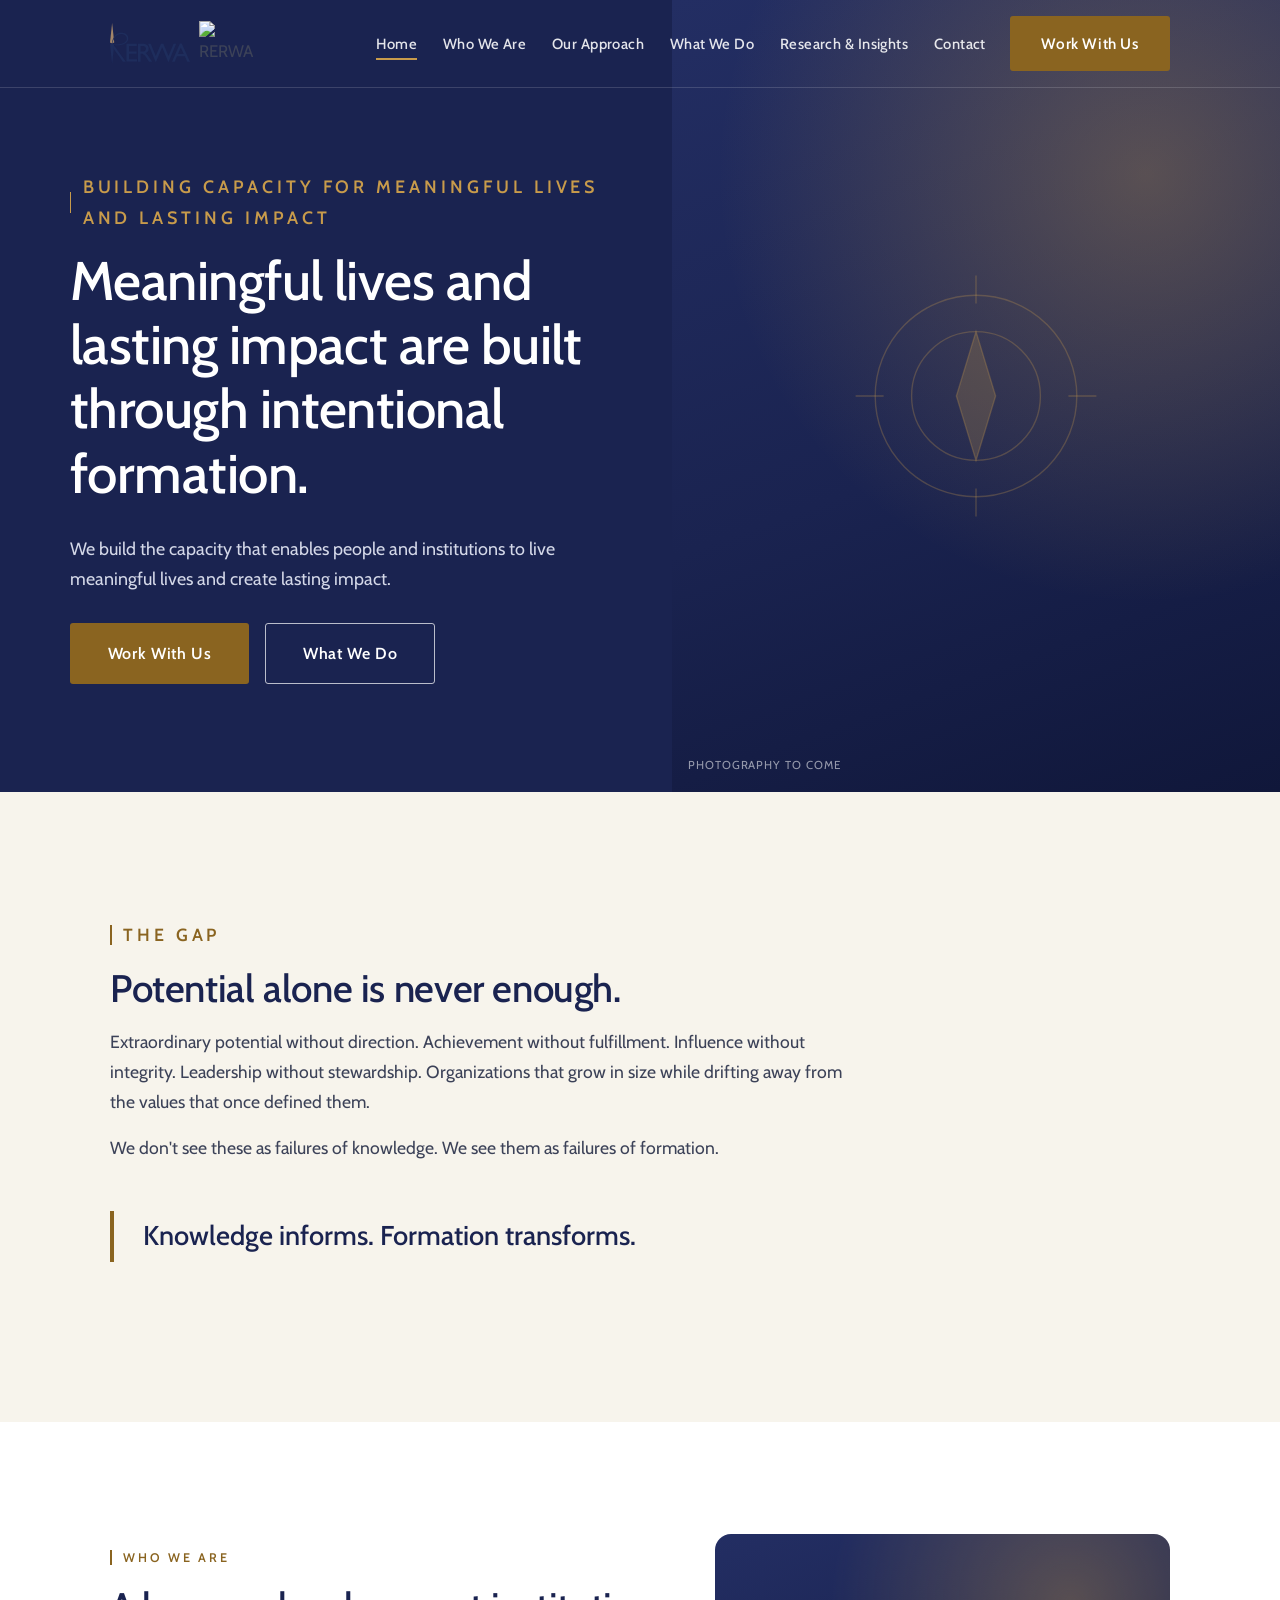
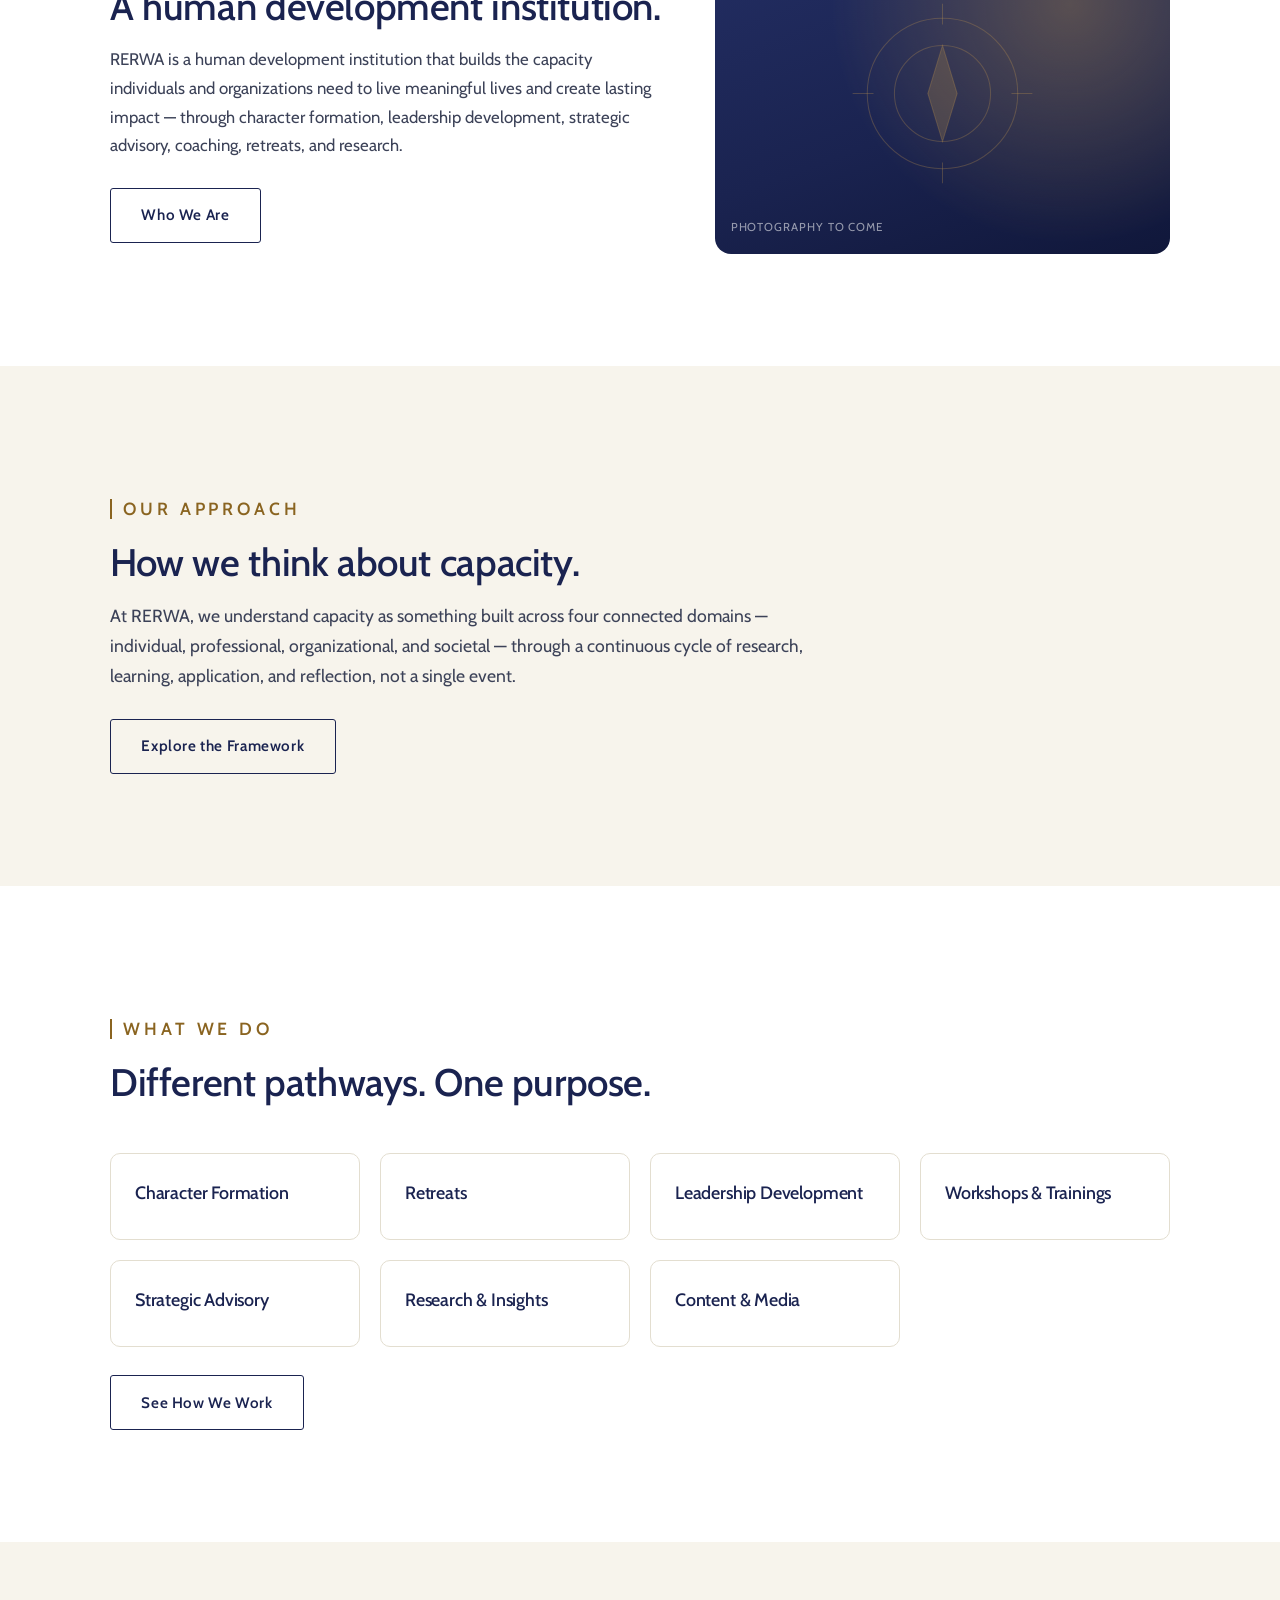
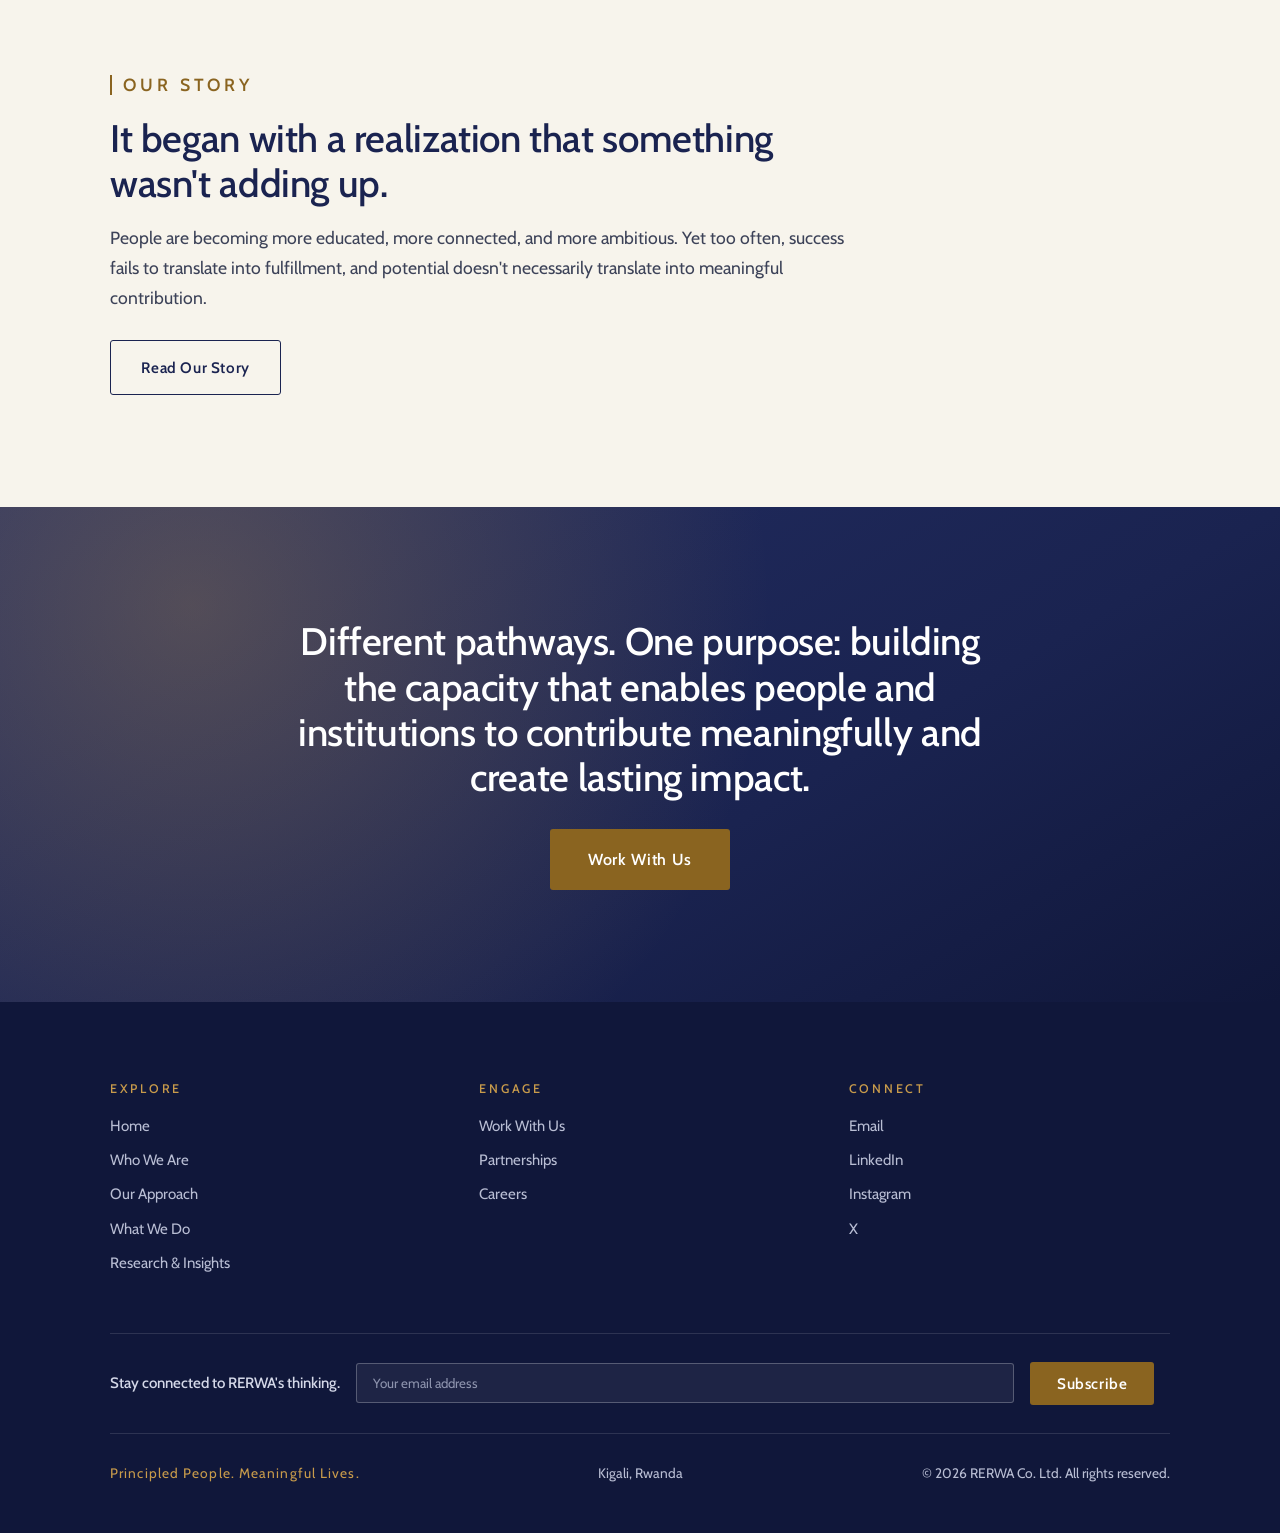
==== commit 75db92b0: "Add files via upload" ====
--- a/index.html
+++ b/index.html
@@ -43,10 +43,9 @@
     <div class="container">
       <nav class="nav" aria-label="Primary">
         <a class="nav__brand" href="index.html" aria-label="RERWA home">
-          <!-- Reusable logo component: swap images/rerwa-logo.svg once the
-               compass-needle R logo is delivered (guide Part 7). -->
-          <img class="nav__brand-mark" src="images/rerwa-logo.svg" alt="" width="34" height="34">
-          <span class="nav__brand-name">RERWA</span>
+          <!-- Full RERWA wordmark. Navy shows on light headers; white shows on the dark home hero (CSS-controlled). -->
+          <img class="nav__brand-logo nav__brand-logo--dark" src="images/rerwa-logo.svg" alt="RERWA">
+          <img class="nav__brand-logo nav__brand-logo--light" src="images/rerwa-logo-white.svg" alt="RERWA" aria-hidden="true">
         </a>
         <button class="nav__toggle" aria-label="Toggle menu" aria-expanded="false" aria-controls="nav-links">
           <span></span><span></span><span></span>
